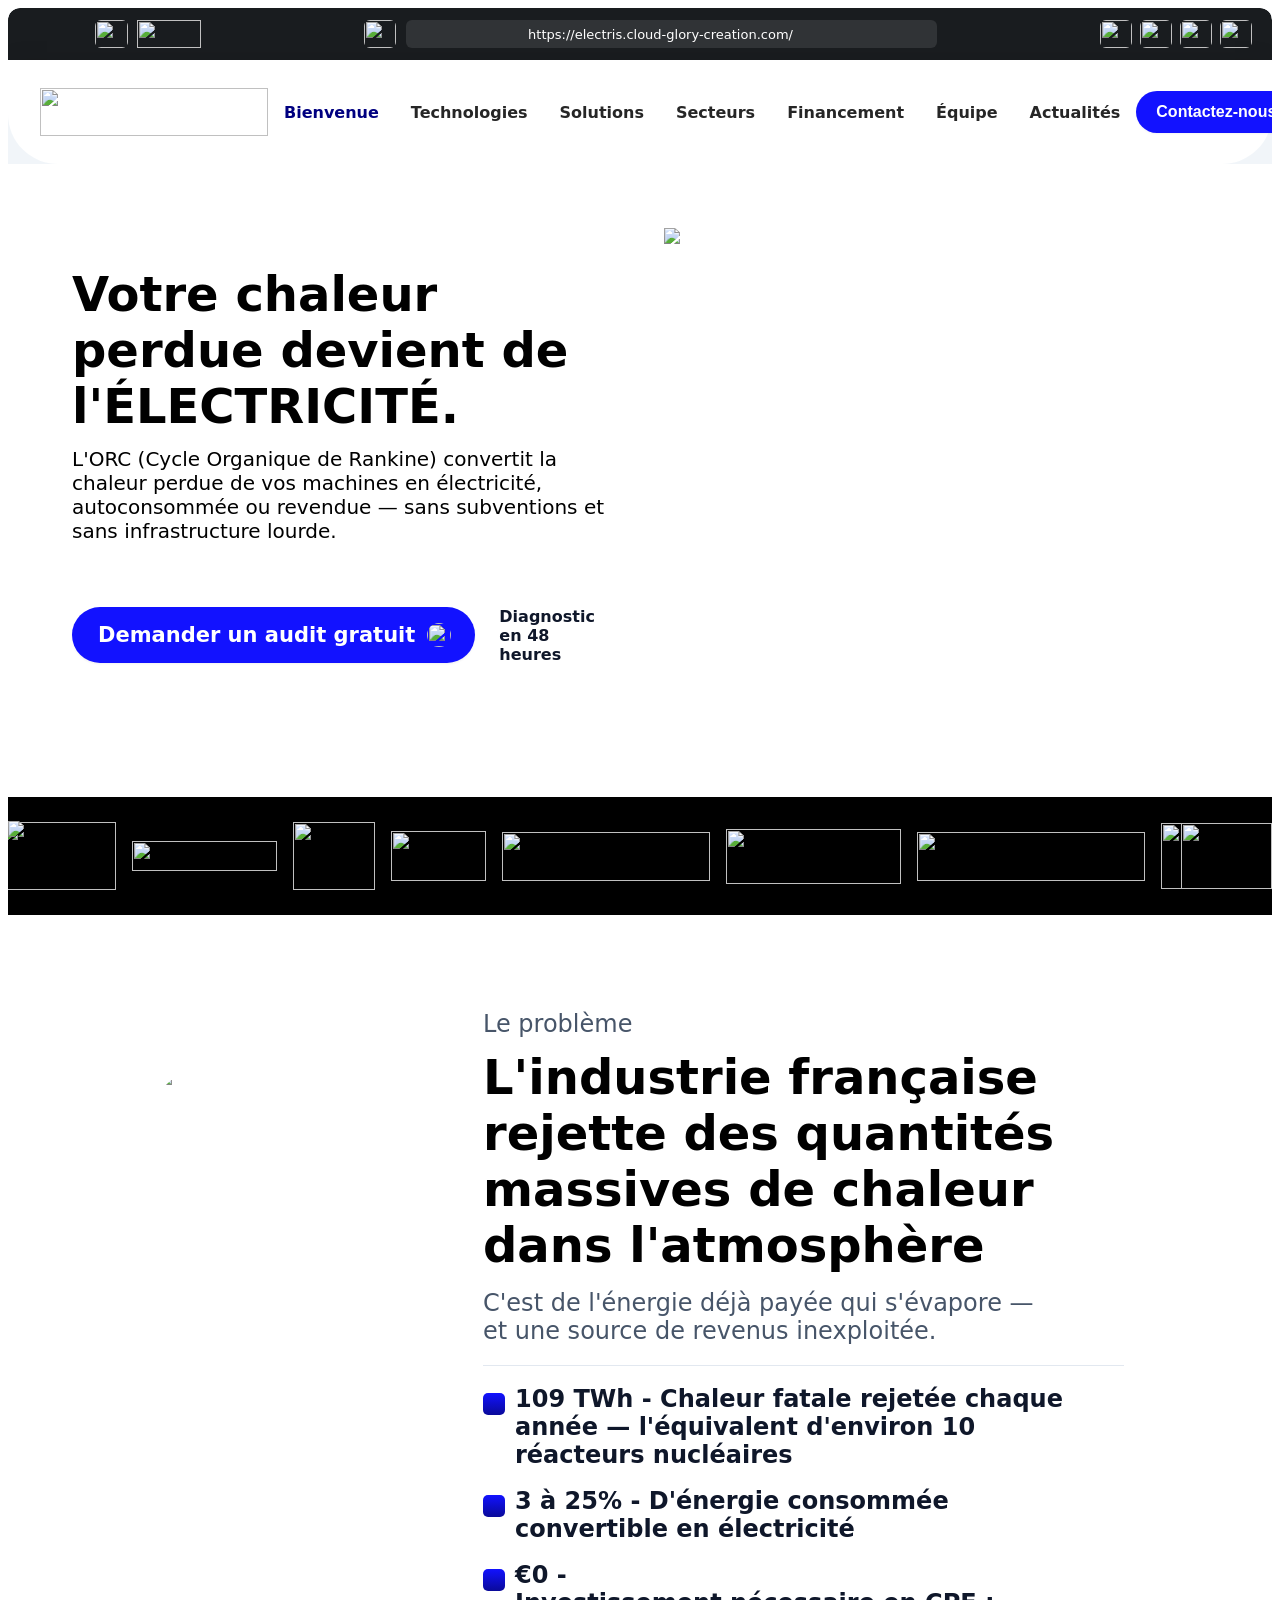
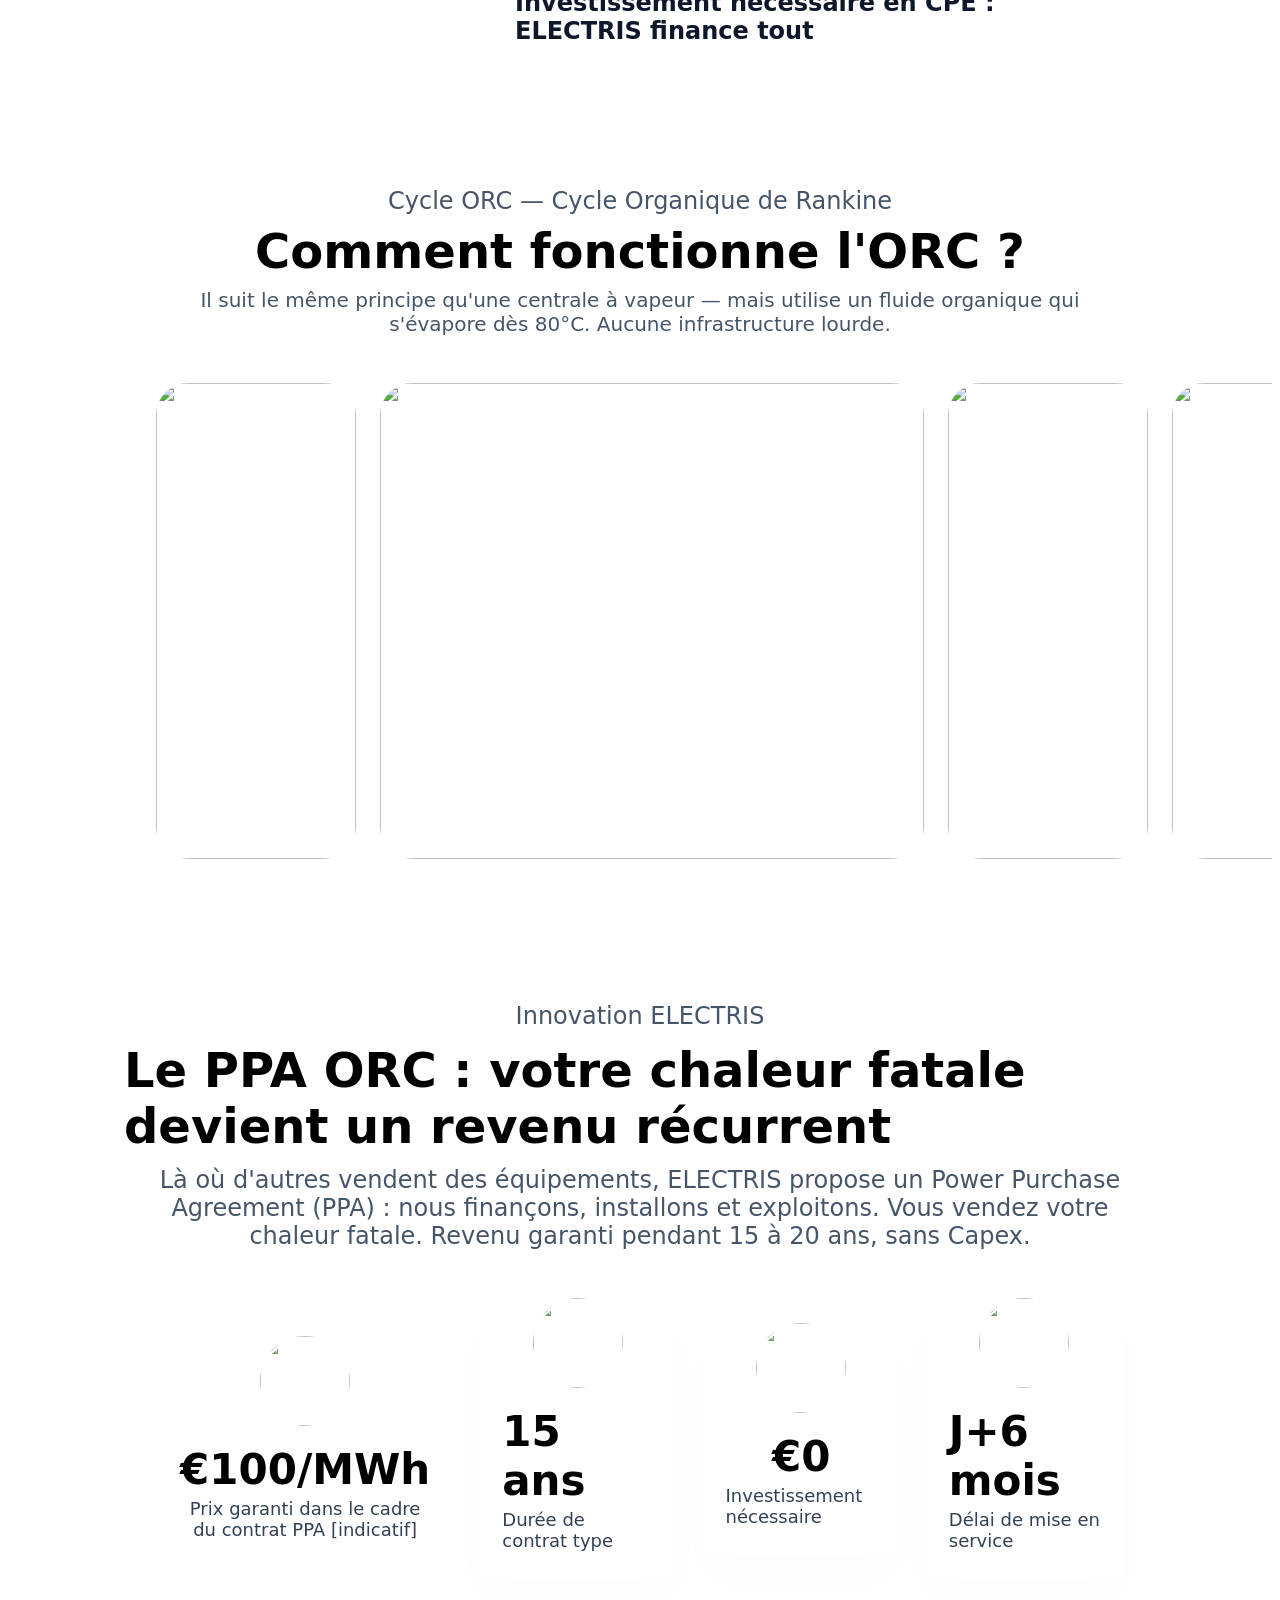
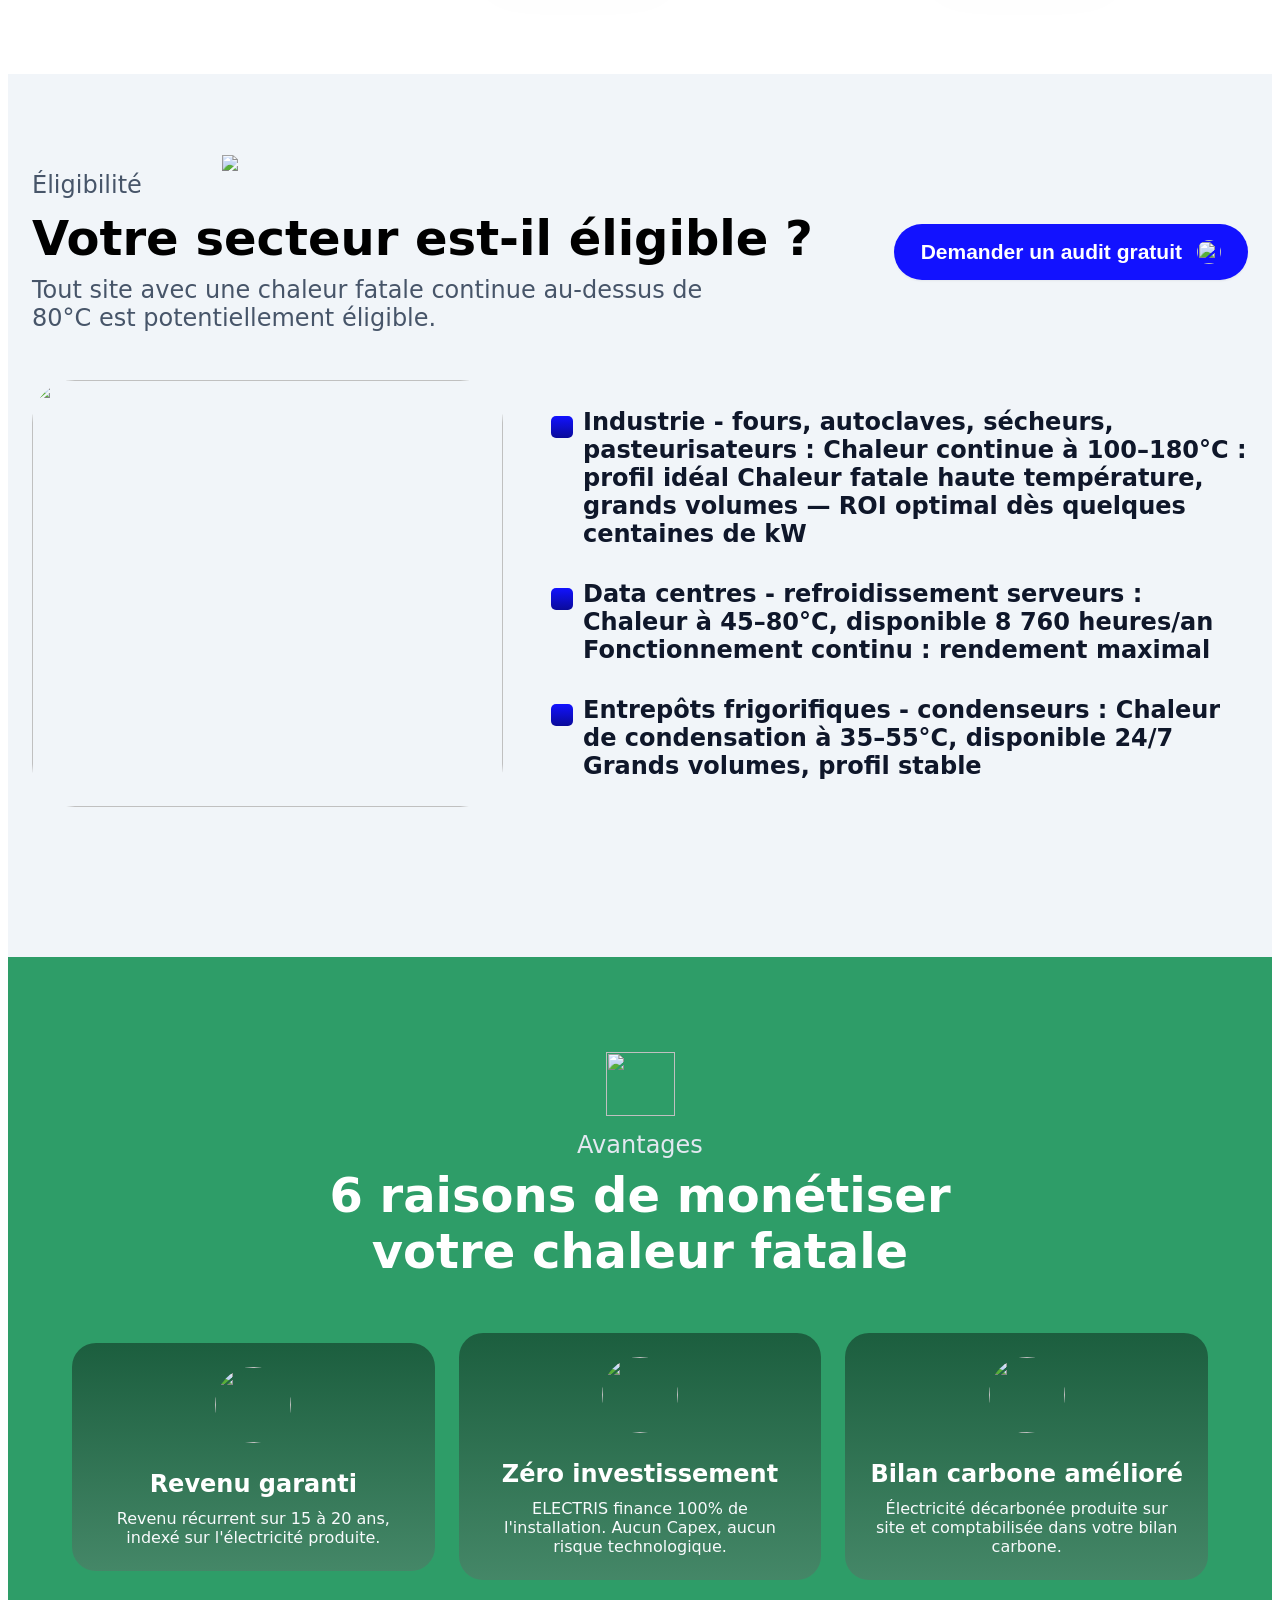
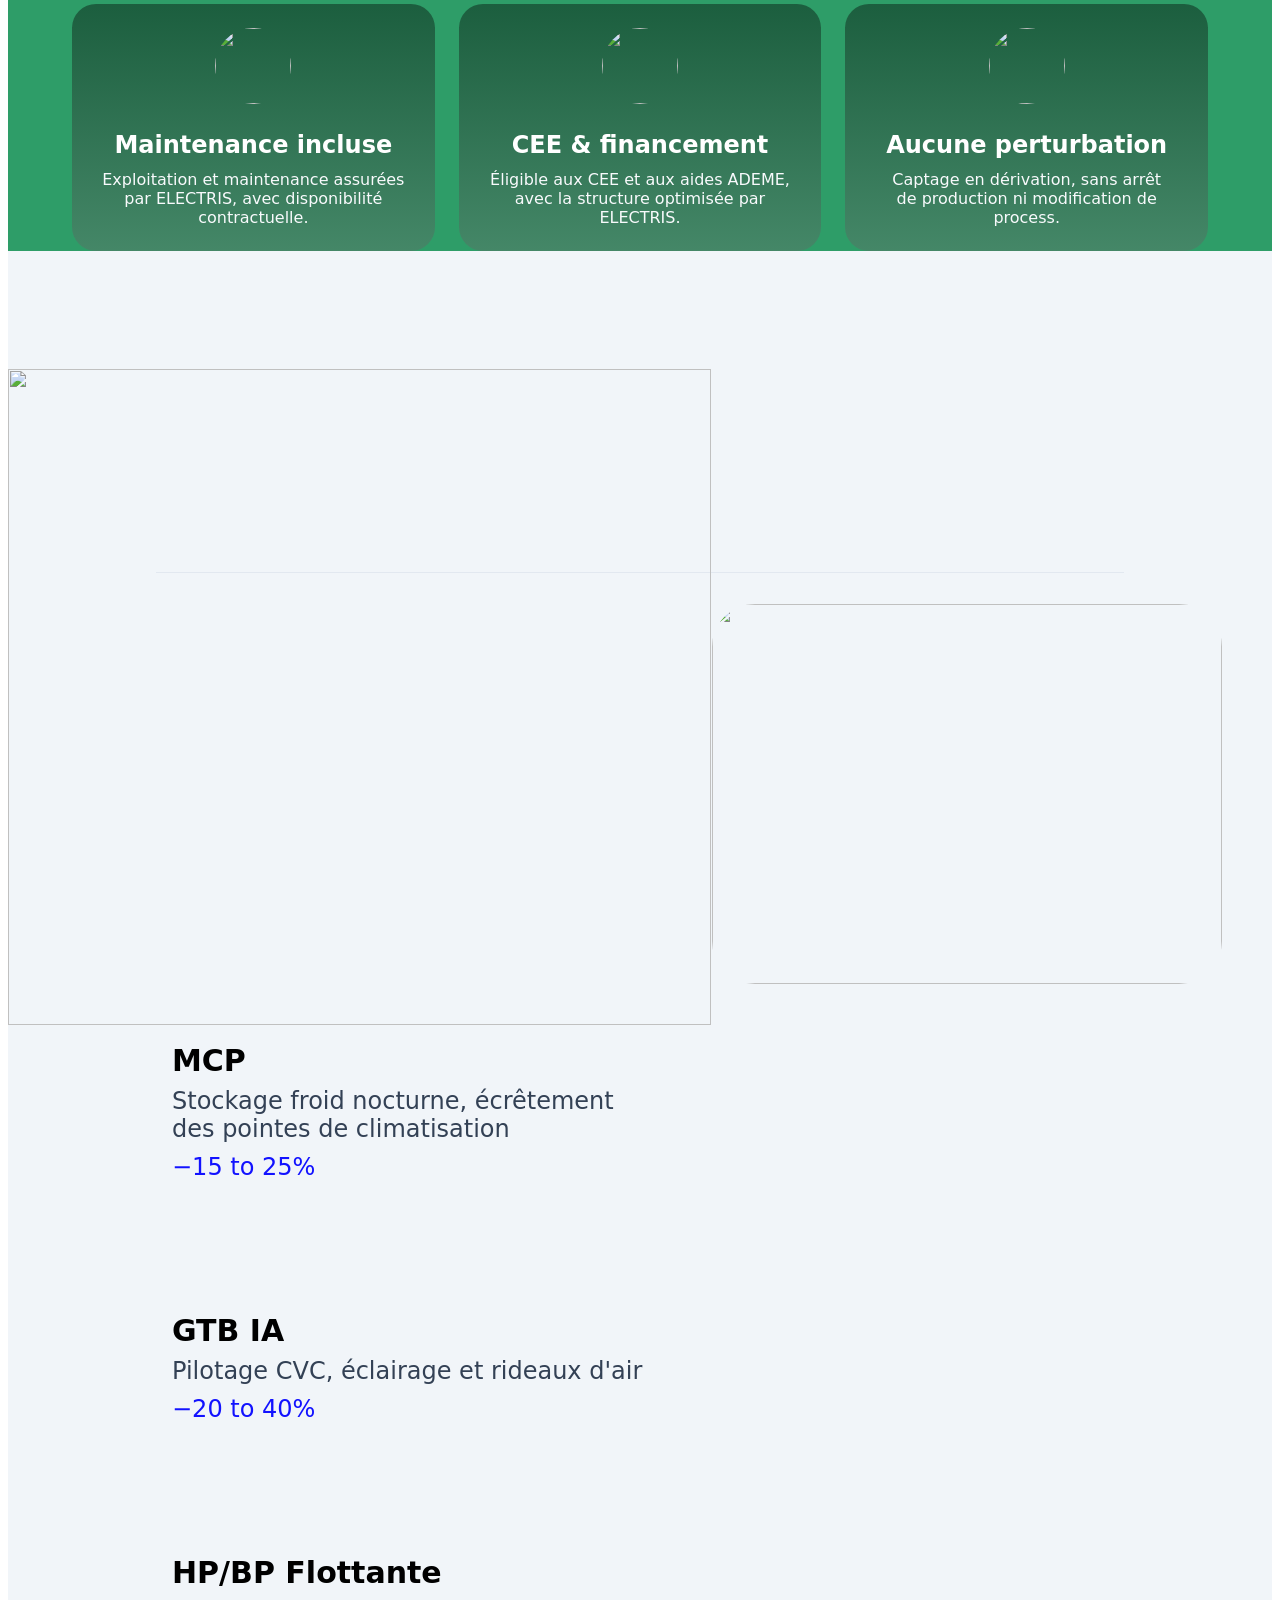
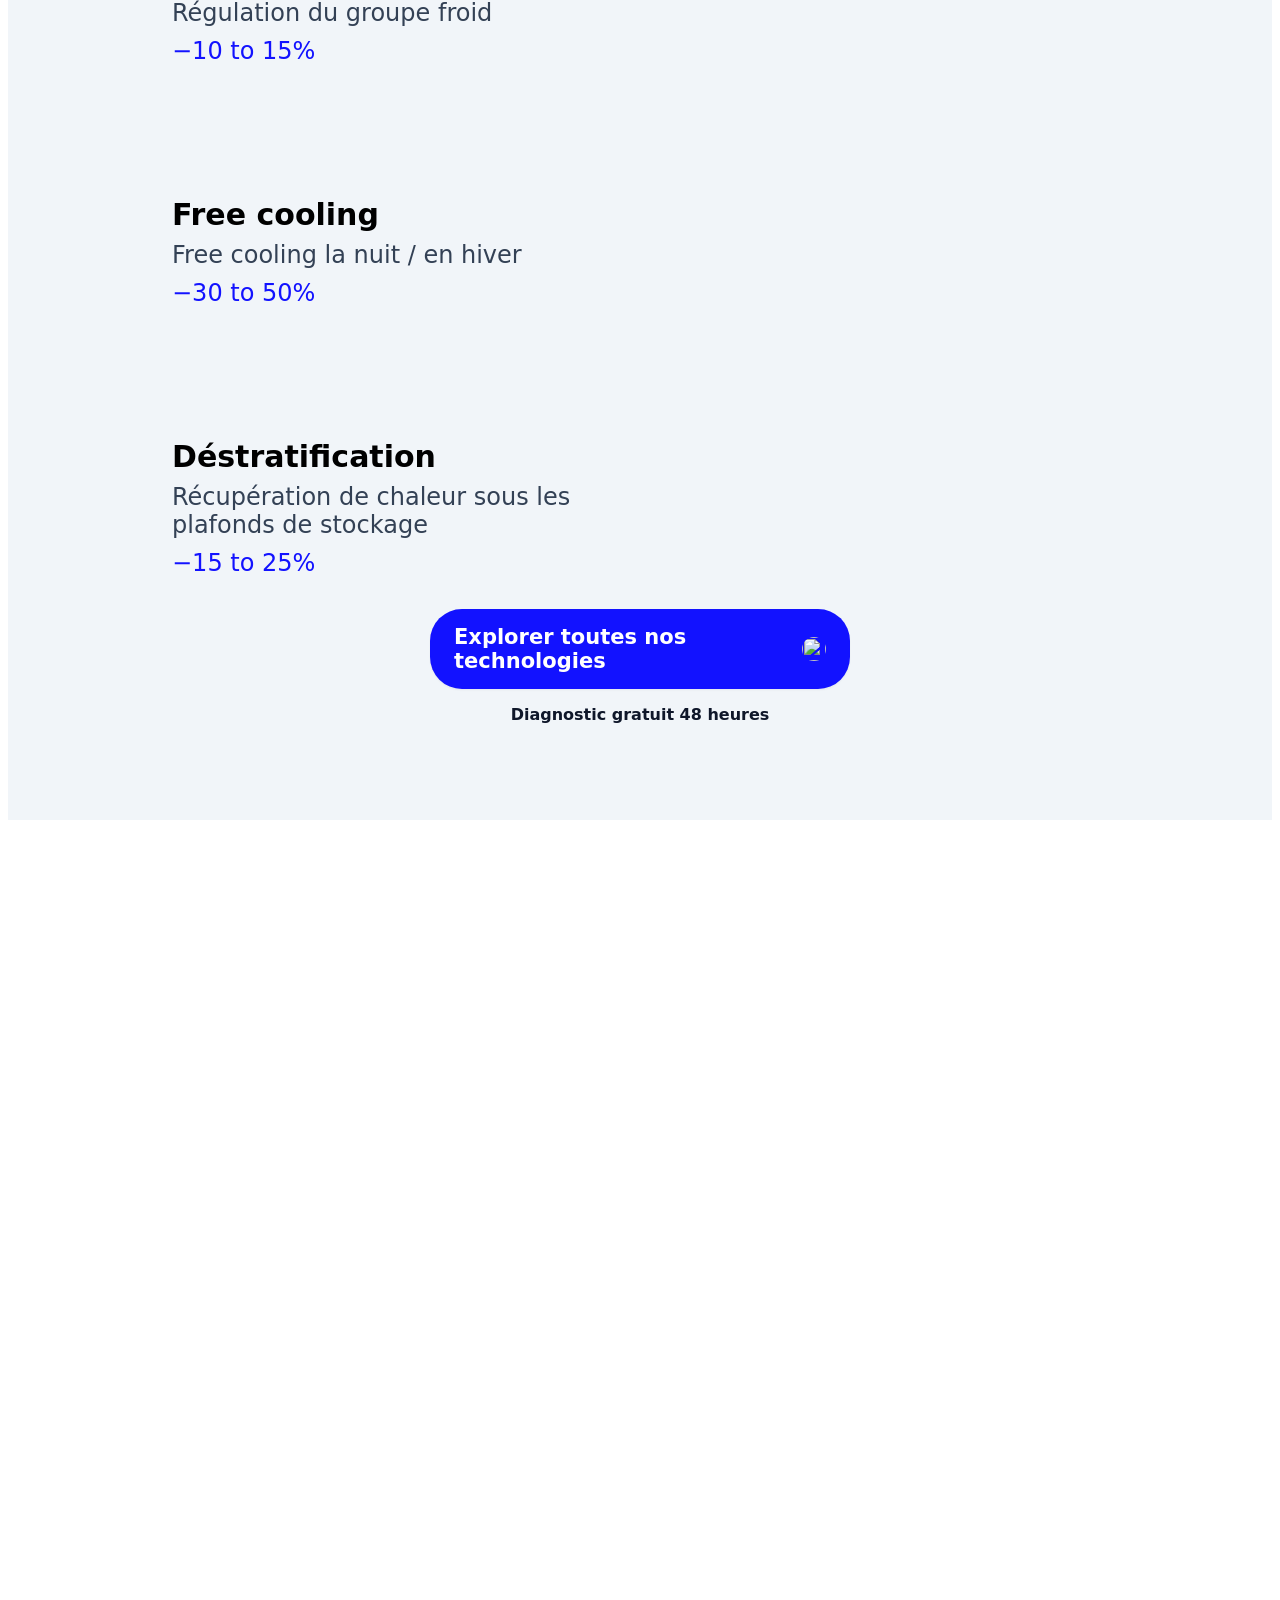
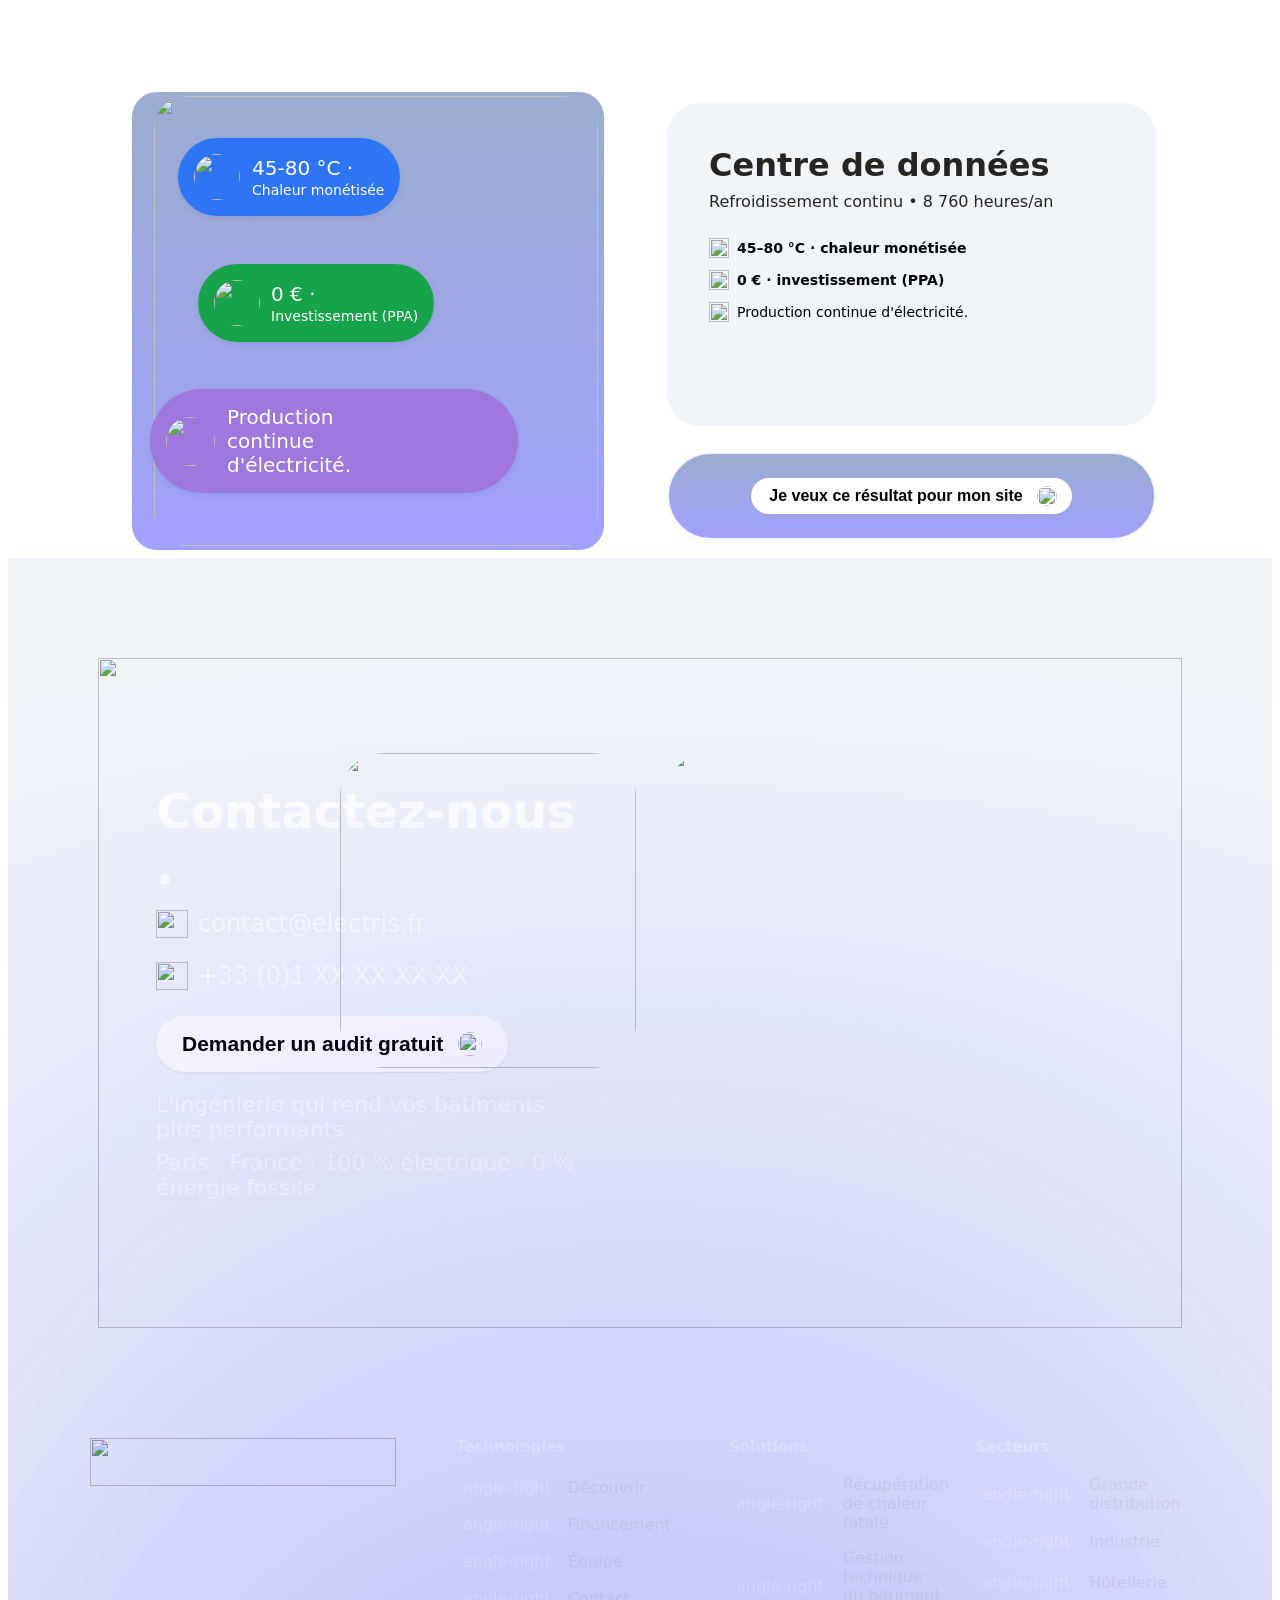
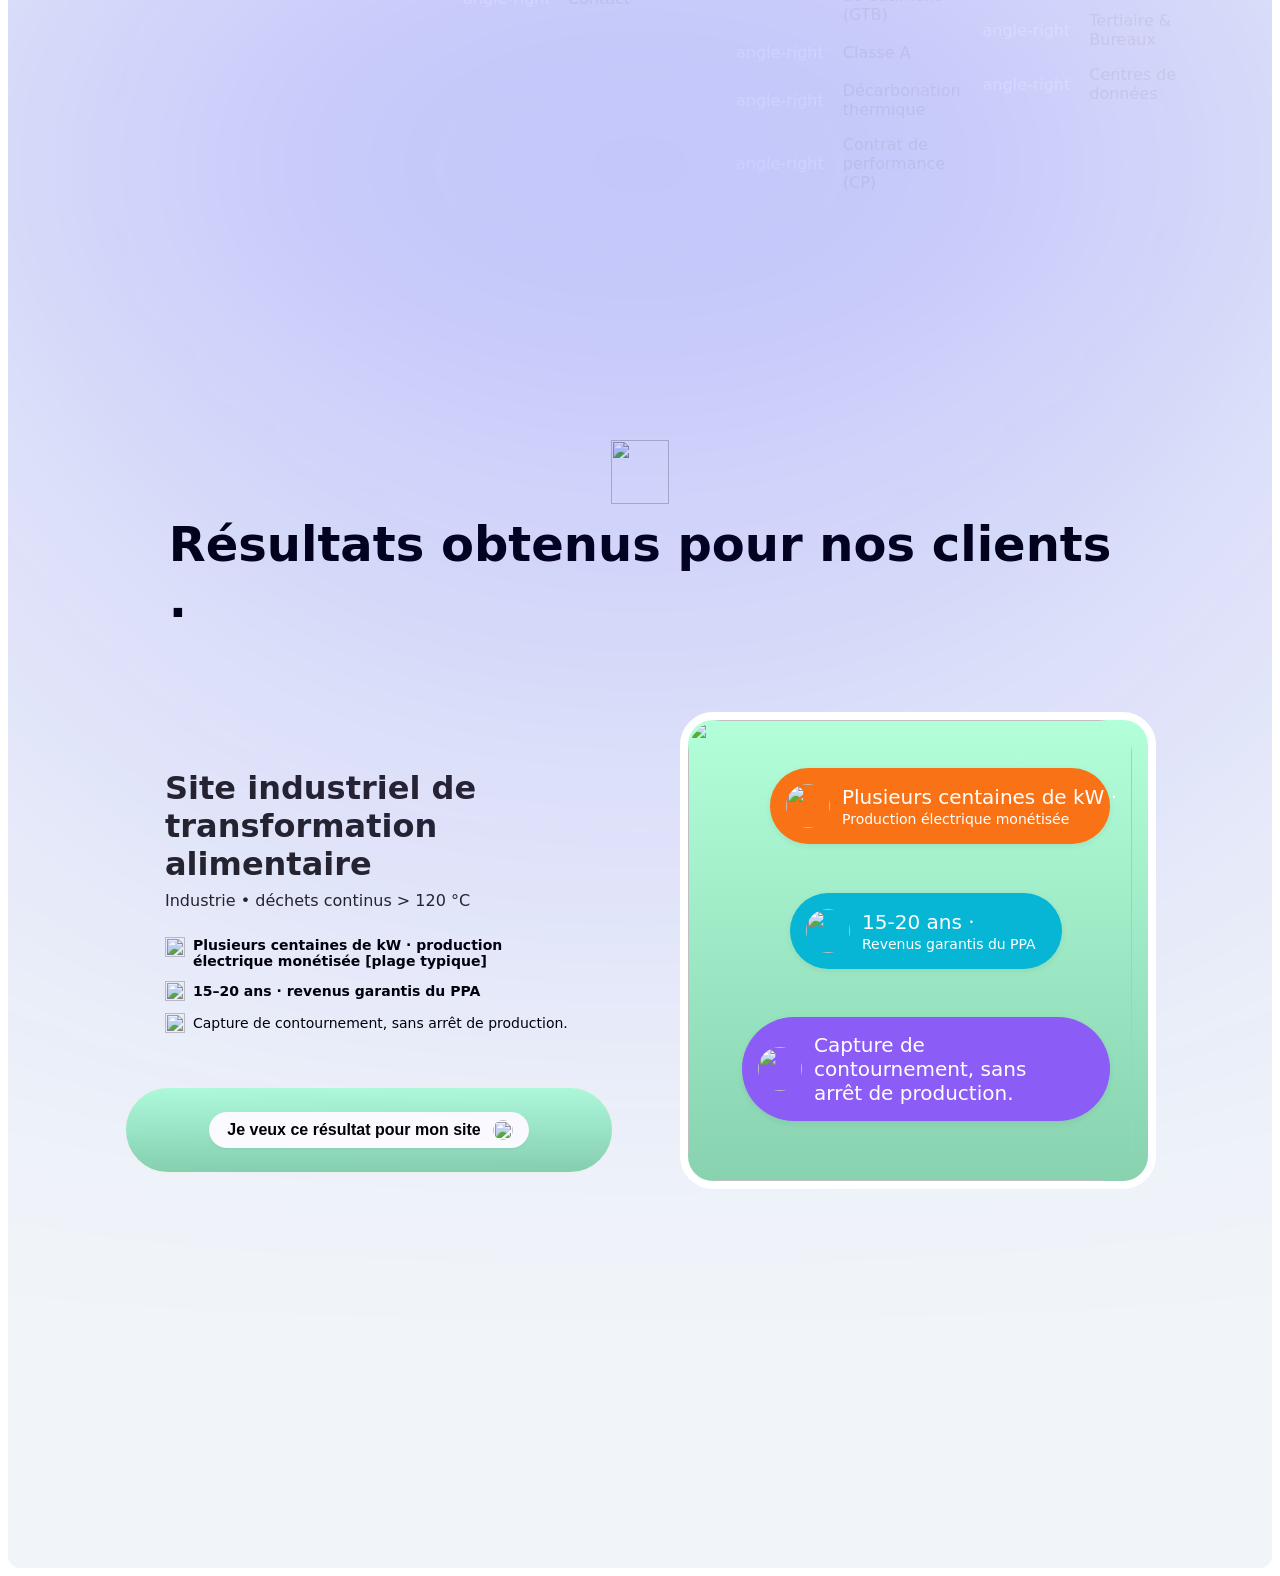
==== ok3.html @ 95c7c4c9 "added asstes as refernce for tech page" ====
<!DOCTYPE html>
<html lang="en">
<head>
	<meta charset="UTF-8">
	<meta name="viewport" content="width=device-width, initial-scale=1.0">
	<title>_25TechnologieMachineOrc</title>
	<style>
		body {
			font-family: system-ui;
		}
	</style>
</head>
<body>
		<div style="display: flex; flex-direction: column; background: #FFFFFF;">
		<div style="overflow: hidden; align-self: stretch; background: #F1F5F9; border-radius: 12px; padding-bottom: 1px;">
			<div style="align-self: stretch; background: #FFFFFF; border-bottom-right-radius: 50px; border-bottom-left-radius: 50px;">
				<div style="align-self: stretch; display: flex; align-items: center; background: #191C1F; border-top-left-radius: 12px; border-top-right-radius: 12px; padding: 12px 20px;">
					<img
						src="https://storage.googleapis.com/tagjs-prod.appspot.com/v1/Ipad3k8BRx/868vt5mp_expires_30_days.png" 
						style="width: 52px; height: 12px; margin-right: 15px; object-fit: fill;"
					/>
					<img
						src="https://storage.googleapis.com/tagjs-prod.appspot.com/v1/Ipad3k8BRx/ck9pfi5f_expires_30_days.png" 
						style="border-radius: 6px; width: 33px; height: 28px; margin-right: 9px; object-fit: fill;"
					/>
					<img
						src="https://storage.googleapis.com/tagjs-prod.appspot.com/v1/Ipad3k8BRx/13cas697_expires_30_days.png" 
						style="width: 64px; height: 28px; object-fit: fill;"
					/>
					<div style="flex: 1; align-self: stretch;">
					</div>
					<img
						src="https://storage.googleapis.com/tagjs-prod.appspot.com/v1/Ipad3k8BRx/zv14yzza_expires_30_days.png" 
						style="border-radius: 6px; width: 32px; height: 28px; margin-right: 10px; object-fit: fill;"
					/>
					<div style="flex-shrink: 0; display: flex; align-items: center; background: #FFFFFF1A; border-radius: 6px; padding-top: 6px; padding-bottom: 6px;">
						<div style="flex-shrink: 0; display: flex; align-items: center; margin-left: 100px; margin-right: 122px; gap: 6px;">
							<img
								src="https://storage.googleapis.com/tagjs-prod.appspot.com/v1/Ipad3k8BRx/zhc9l1gk_expires_30_days.png" 
								style="width: 16px; height: 16px; object-fit: fill;"
							/>
							<span style="color: #FFFFFF; font-size: 13px;" >
								https://electris.cloud-glory-creation.com/
							</span>
						</div>
						<img
							src="https://storage.googleapis.com/tagjs-prod.appspot.com/v1/Ipad3k8BRx/ebhad4sd_expires_30_days.png" 
							style="border-radius: 6px; width: 16px; height: 16px; margin-right: 6px; object-fit: fill;"
						/>
					</div>
					<div style="flex: 1; align-self: stretch;">
					</div>
					<div style="flex-shrink: 0; display: flex; align-items: center; gap: 8px;">
						<img
							src="https://storage.googleapis.com/tagjs-prod.appspot.com/v1/Ipad3k8BRx/6srwrfef_expires_30_days.png" 
							style="border-radius: 6px; width: 32px; height: 28px; object-fit: fill;"
						/>
						<img
							src="https://storage.googleapis.com/tagjs-prod.appspot.com/v1/Ipad3k8BRx/5qfbowm5_expires_30_days.png" 
							style="border-radius: 6px; width: 32px; height: 28px; object-fit: fill;"
						/>
						<img
							src="https://storage.googleapis.com/tagjs-prod.appspot.com/v1/Ipad3k8BRx/tqd4gox3_expires_30_days.png" 
							style="border-radius: 6px; width: 32px; height: 28px; object-fit: fill;"
						/>
						<img
							src="https://storage.googleapis.com/tagjs-prod.appspot.com/v1/Ipad3k8BRx/fugwzau6_expires_30_days.png" 
							style="border-radius: 6px; width: 32px; height: 28px; object-fit: fill;"
						/>
					</div>
				</div>
				<div style="align-self: stretch; display: flex; justify-content: space-between; align-items: center; padding: 28px 32px; box-shadow: 0px 4px 25px #0000001C;">
					<img
						src="https://storage.googleapis.com/tagjs-prod.appspot.com/v1/Ipad3k8BRx/6ppnzay8_expires_30_days.png" 
						style="width: 228px; height: 48px; object-fit: fill;"
					/>
					<div style="flex-shrink: 0; display: flex; align-items: center;">
						<div style="flex-shrink: 0; display: flex; flex-direction: column; align-items: flex-start; padding: 11px 16px;">
							<span style="color: #000080; font-size: 16px; font-weight: bold;" >
								Bienvenue
							</span>
						</div>
						<div style="flex-shrink: 0; display: flex; flex-direction: column; align-items: flex-start; padding: 11px 16px;">
							<span style="color: #262626; font-size: 16px; font-weight: bold;" >
								Technologies
							</span>
						</div>
						<div style="flex-shrink: 0; display: flex; flex-direction: column; align-items: flex-start; padding: 11px 16px;">
							<span style="color: #262626; font-size: 16px; font-weight: bold;" >
								Solutions
							</span>
						</div>
						<div style="flex-shrink: 0; display: flex; flex-direction: column; align-items: flex-start; padding: 11px 16px;">
							<span style="color: #262626; font-size: 16px; font-weight: bold;" >
								Secteurs
							</span>
						</div>
						<div style="flex-shrink: 0; display: flex; flex-direction: column; align-items: flex-start; padding: 11px 16px;">
							<span style="color: #262626; font-size: 16px; font-weight: bold;" >
								Financement
							</span>
						</div>
						<div style="flex-shrink: 0; display: flex; flex-direction: column; align-items: flex-start; padding: 11px 16px;">
							<span style="color: #262626; font-size: 16px; font-weight: bold;" >
								Équipe
							</span>
						</div>
						<div style="flex-shrink: 0; display: flex; flex-direction: column; align-items: flex-start; padding: 11px 16px;">
							<span style="color: #262626; font-size: 16px; font-weight: bold;" >
								Actualités
							</span>
						</div>
					</div>
					<div style="flex-shrink: 0; display: flex; align-items: center; gap: 12px;">
						<button style="flex-shrink: 0; display: flex; flex-direction: column; align-items: flex-start; background: #1212FF; border-radius: 24px; border: none; padding: 12px 20px; box-shadow: 0px 1px 2px #1018280D; text-align: left;"
							onclick="alert('Pressed!')"}>
							<span style="color: #FFFFFF; font-size: 16px; font-weight: bold;" >
								Contactez-nous.
							</span>
						</button>
						<button style="flex-shrink: 0; display: flex; flex-direction: column; align-items: flex-start; background: #FFFFFF; border-radius: 24px; border: none; padding: 12px 18px; box-shadow: 0px 1px 2px #1018280D; text-align: left;"
							onclick="alert('Pressed!')"}>
							<span style="color: #0B1D33; font-size: 16px; font-weight: bold;" >
								Fr.
							</span>
						</button>
					</div>
				</div>
			</div>
			<div style="align-self: stretch; display: flex; align-items: center; background: #FFFFFF; padding: 64px 64px 96px 64px; gap: 48px;">
				<div style="flex: 1; display: flex; flex-direction: column; align-items: flex-start; gap: 64px;">
					<div style="align-self: stretch; display: flex; flex-direction: column; gap: 13px;">
						<span style="color: #000000; font-size: 48px; font-weight: bold;" >
							Votre chaleur perdue devient de l&#39;ÉLECTRICITÉ.
						</span>
						<span style="color: #000000; font-size: 20px;" >
							L&#39;ORC (Cycle Organique de Rankine) convertit la chaleur perdue de vos machines en électricité, autoconsommée ou revendue — sans subventions et sans infrastructure lourde.
						</span>
					</div>
					<div style="display: flex; align-items: center; gap: 24px;">
						<div style="flex-shrink: 0; display: flex; align-items: center; background: #1212FF; border-radius: 32px; padding: 16px 24px; gap: 10px; box-shadow: 0px 1.3333333730697632px 2px #1018280D;">
							<div style="flex-shrink: 0; display: flex; flex-direction: column; align-items: flex-start; padding-left: 2px; padding-right: 2px;">
								<span style="color: #FFFFFF; font-size: 21px; font-weight: bold;" >
									Demander un audit gratuit
								</span>
							</div>
							<img
								src="https://storage.googleapis.com/tagjs-prod.appspot.com/v1/Ipad3k8BRx/m9a14qzf_expires_30_days.png" 
								style="border-radius: 32px; width: 24px; height: 24px; object-fit: fill;"
							/>
						</div>
						<span style="color: #0F172A; font-size: 16px; font-weight: bold;" >
							Diagnostic en 48 heures
						</span>
					</div>
				</div>
				<img
					src="https://storage.googleapis.com/tagjs-prod.appspot.com/v1/Ipad3k8BRx/5ygjceth_expires_30_days.png" 
					style="height: 473px; flex: 1; object-fit: fill;"
				/>
			</div>
			<div style="align-self: stretch; background: #000000; padding-top: 24px; padding-bottom: 24px;">
				<div style="align-self: stretch; display: flex; justify-content: center; align-items: center; padding-top: 1px; padding-bottom: 1px; position: relative;">
					<img
						src="https://storage.googleapis.com/tagjs-prod.appspot.com/v1/Ipad3k8BRx/5lspq5s2_expires_30_days.png" 
						style="position: absolute; top: 0px; bottom: 0; left: 0px; width: 116px; align-self: stretch; object-fit: fill;"
					/>
					<img
						src="https://storage.googleapis.com/tagjs-prod.appspot.com/v1/Ipad3k8BRx/e862hel5_expires_30_days.png" 
						style="width: 116px; height: 68px; margin-right: 16px; object-fit: fill;"
					/>
					<img
						src="https://storage.googleapis.com/tagjs-prod.appspot.com/v1/Ipad3k8BRx/cgk6iu3x_expires_30_days.png" 
						style="width: 145px; height: 30px; margin-right: 16px; object-fit: fill;"
					/>
					<img
						src="https://storage.googleapis.com/tagjs-prod.appspot.com/v1/Ipad3k8BRx/z7hsr398_expires_30_days.png" 
						style="width: 82px; height: 68px; margin-right: 16px; object-fit: fill;"
					/>
					<img
						src="https://storage.googleapis.com/tagjs-prod.appspot.com/v1/Ipad3k8BRx/beojzw4i_expires_30_days.png" 
						style="width: 95px; height: 50px; margin-right: 16px; object-fit: fill;"
					/>
					<img
						src="https://storage.googleapis.com/tagjs-prod.appspot.com/v1/Ipad3k8BRx/mf76h6ys_expires_30_days.png" 
						style="width: 208px; height: 49px; margin-right: 16px; object-fit: fill;"
					/>
					<img
						src="https://storage.googleapis.com/tagjs-prod.appspot.com/v1/Ipad3k8BRx/pvfis92h_expires_30_days.png" 
						style="width: 175px; height: 55px; margin-right: 16px; object-fit: fill;"
					/>
					<img
						src="https://storage.googleapis.com/tagjs-prod.appspot.com/v1/Ipad3k8BRx/qbfff0qn_expires_30_days.png" 
						style="width: 228px; height: 49px; margin-right: 16px; object-fit: fill;"
					/>
					<img
						src="https://storage.googleapis.com/tagjs-prod.appspot.com/v1/Ipad3k8BRx/3c9zfakv_expires_30_days.png" 
						style="width: 119px; height: 66px; object-fit: fill;"
					/>
					<img
						src="https://storage.googleapis.com/tagjs-prod.appspot.com/v1/Ipad3k8BRx/d5dzii9t_expires_30_days.png" 
						style="position: absolute; bottom: 2px; right: 0px; width: 91px; height: 66px; object-fit: fill;"
					/>
				</div>
			</div>
			<div style="align-self: stretch; background: #FFFFFF; padding: 95px 148px;">
				<div style="align-self: stretch; display: flex; align-items: center; gap: 48px;">
					<img
						src="https://storage.googleapis.com/tagjs-prod.appspot.com/v1/Ipad3k8BRx/o0s7rhp7_expires_30_days.png" 
						style="border-radius: 43px; height: 517px; flex: 1; object-fit: fill;"
					/>
					<div style="flex: 1; display: flex; flex-direction: column; align-items: flex-start; gap: 11px;">
						<span style="color: #475569; font-size: 24px;" >
							Le problème
						</span>
						<div style="align-self: stretch;">
							<div style="align-self: stretch; display: flex; flex-direction: column; align-items: flex-start; margin-bottom: 20px; gap: 16px;">
								<span style="color: #000000; font-size: 48px; font-weight: bold; width: 641px;" >
									L&#39;industrie française rejette des quantités massives de chaleur dans l&#39;atmosphère
								</span>
								<span style="color: #475569; font-size: 24px; width: 580px;" >
									C&#39;est de l&#39;énergie déjà payée qui s&#39;évapore — et une source de revenus inexploitée.
								</span>
							</div>
							<div style="height: 1px; align-self: stretch; background: #E2E8F0; margin-bottom: 19px;">
							</div>
							<div style="align-self: stretch; display: flex; flex-direction: column; gap: 18px;">
								<div style="align-self: stretch; display: flex; align-items: flex-start; gap: 10px;">
									<div style="flex-shrink: 0; display: flex; flex-direction: column; align-items: center; padding-top: 8px; padding-bottom: 8px;">
										<div style="width: 22px; height: 22px; background: linear-gradient(180deg, #1212FF, #0A0A99); border-radius: 5px;">
										</div>
									</div>
									<span style="color: #0F172A; font-size: 24px; font-weight: bold; width: 574px;" >
										109 TWh - Chaleur fatale rejetée chaque année — l&#39;équivalent d&#39;environ 10 réacteurs nucléaires
									</span>
								</div>
								<div style="align-self: stretch; display: flex; align-items: flex-start; gap: 10px;">
									<div style="flex-shrink: 0; display: flex; flex-direction: column; align-items: center; padding-top: 8px; padding-bottom: 8px;">
										<div style="width: 22px; height: 22px; background: linear-gradient(180deg, #1212FF, #0A0A99); border-radius: 5px;">
										</div>
									</div>
									<span style="color: #0F172A; font-size: 24px; font-weight: bold; width: 539px;" >
										3 à 25% - D&#39;énergie consommée convertible en électricité
									</span>
								</div>
								<div style="align-self: stretch; display: flex; align-items: flex-start; gap: 10px;">
									<div style="flex-shrink: 0; display: flex; flex-direction: column; align-items: center; padding-top: 8px; padding-bottom: 8px;">
										<div style="width: 22px; height: 22px; background: linear-gradient(180deg, #1212FF, #0A0A99); border-radius: 5px;">
										</div>
									</div>
									<span style="color: #0F172A; font-size: 24px; font-weight: bold; flex: 1;" >
										€0 -<br/> Investissement nécessaire en CPE : ELECTRIS finance tout
									</span>
								</div>
							</div>
						</div>
					</div>
				</div>
			</div>
			<div style="align-self: stretch; background: #FFFFFF; padding: 47px 148px;">
				<div style="align-self: stretch; display: flex; flex-direction: column; gap: 47px;">
					<div style="align-self: stretch; display: flex; flex-direction: column; align-items: center; gap: 8px;">
						<span style="color: #475569; font-size: 24px;" >
							Cycle ORC — Cycle Organique de Rankine
						</span>
						<div style="align-self: stretch; display: flex; flex-direction: column; align-items: center; gap: 9px;">
							<span style="color: #000000; font-size: 48px; font-weight: bold;" >
								Comment fonctionne l&#39;ORC ?
							</span>
							<div style="align-self: stretch; display: flex; flex-direction: column; padding-left: 7px; padding-right: 7px;">
								<span style="color: #475569; font-size: 20px; text-align: center;" >
									Il suit le même principe qu&#39;une centrale à vapeur — mais utilise un fluide organique qui s&#39;évapore dès 80°C. Aucune infrastructure lourde.
								</span>
							</div>
						</div>
					</div>
					<div style="align-self: stretch; display: flex; align-items: center; gap: 24px;">
						<img
							src="https://storage.googleapis.com/tagjs-prod.appspot.com/v1/Ipad3k8BRx/rnlihy6b_expires_30_days.png" 
							style="border-radius: 32px; width: 200px; height: 476px; object-fit: fill;"
						/>
						<img
							src="https://storage.googleapis.com/tagjs-prod.appspot.com/v1/Ipad3k8BRx/1j35ck8w_expires_30_days.png" 
							style="border-radius: 32px; width: 544px; height: 476px; object-fit: fill;"
						/>
						<img
							src="https://storage.googleapis.com/tagjs-prod.appspot.com/v1/Ipad3k8BRx/vlovt6v5_expires_30_days.png" 
							style="border-radius: 32px; width: 200px; height: 476px; object-fit: fill;"
						/>
						<img
							src="https://storage.googleapis.com/tagjs-prod.appspot.com/v1/Ipad3k8BRx/b5wv31uf_expires_30_days.png" 
							style="border-radius: 32px; width: 200px; height: 476px; object-fit: fill;"
						/>
					</div>
				</div>
			</div>
			<div style="align-self: stretch; display: flex; flex-direction: column; background: #FFFFFF; padding: 96px 116px; margin-bottom: 1px; gap: 48px;">
				<div style="align-self: stretch; display: flex; flex-direction: column; gap: 12px;">
					<div style="align-self: stretch; display: flex; flex-direction: column; align-items: center; gap: 12px;">
						<span style="color: #475569; font-size: 24px;" >
							Innovation ELECTRIS
						</span>
						<span style="color: #000000; font-size: 48px; font-weight: bold;" >
							Le PPA ORC : votre chaleur fatale devient un revenu récurrent
						</span>
					</div>
					<span style="color: #475569; font-size: 24px; text-align: center; margin-left: 28px; margin-right: 28px;" >
						Là où d&#39;autres vendent des équipements, ELECTRIS propose un Power Purchase Agreement (PPA) : nous finançons, installons et exploitons. Vous vendez votre chaleur fatale. Revenu garanti pendant 15 à 20 ans, sans Capex.
					</span>
				</div>
				<div style="align-self: stretch; display: flex; align-items: center;">
					<div style="flex: 1; display: flex; flex-direction: column; align-items: center; margin-left: 56px; margin-right: 48px; gap: 19px;">
						<img
							src="https://storage.googleapis.com/tagjs-prod.appspot.com/v1/Ipad3k8BRx/43u18jzg_expires_30_days.png" 
							style="border-radius: 49px; width: 90px; height: 90px; object-fit: fill;"
						/>
						<div style="align-self: stretch; display: flex; flex-direction: column; align-items: center; gap: 4px;">
							<span style="color: #000000; font-size: 42px; font-weight: bold;" >
								€100/MWh
							</span>
							<span style="color: #334155; font-size: 18px; text-align: center; margin-left: 2px; margin-right: 2px;" >
								Prix garanti dans le cadre du contrat PPA [indicatif]
							</span>
						</div>
					</div>
					<div style="flex: 1; display: flex; flex-direction: column; align-items: center; padding-bottom: 27px; padding-left: 24px; padding-right: 24px; margin-right: 24px; gap: 19px; box-shadow: 0px 24px 54px #00000003;">
						<img
							src="https://storage.googleapis.com/tagjs-prod.appspot.com/v1/Ipad3k8BRx/xh1sjlto_expires_30_days.png" 
							style="border-radius: 49px; width: 90px; height: 90px; object-fit: fill;"
						/>
						<div style="align-self: stretch; display: flex; flex-direction: column; align-items: center; gap: 4px;">
							<span style="color: #000000; font-size: 42px; font-weight: bold;" >
								15 ans
							</span>
							<span style="color: #334155; font-size: 18px;" >
								Durée de contrat type
							</span>
						</div>
					</div>
					<div style="flex: 1; display: flex; flex-direction: column; align-items: center; padding-bottom: 27px; padding-left: 24px; padding-right: 24px; margin-right: 24px; gap: 19px; box-shadow: 0px 24px 54px #00000003;">
						<img
							src="https://storage.googleapis.com/tagjs-prod.appspot.com/v1/Ipad3k8BRx/g7ydhd9k_expires_30_days.png" 
							style="border-radius: 49px; width: 90px; height: 90px; object-fit: fill;"
						/>
						<div style="align-self: stretch; display: flex; flex-direction: column; align-items: center; gap: 4px;">
							<span style="color: #000000; font-size: 42px; font-weight: bold;" >
								€0
							</span>
							<span style="color: #334155; font-size: 18px;" >
								Investissement nécessaire
							</span>
						</div>
					</div>
					<div style="flex: 1; display: flex; flex-direction: column; align-items: center; padding-bottom: 27px; padding-left: 24px; padding-right: 24px; margin-right: 32px; gap: 19px; box-shadow: 0px 24px 54px #00000003;">
						<img
							src="https://storage.googleapis.com/tagjs-prod.appspot.com/v1/Ipad3k8BRx/36ecj5kz_expires_30_days.png" 
							style="border-radius: 49px; width: 90px; height: 90px; object-fit: fill;"
						/>
						<div style="align-self: stretch; display: flex; flex-direction: column; align-items: center; gap: 4px;">
							<span style="color: #000000; font-size: 42px; font-weight: bold;" >
								J+6 mois
							</span>
							<span style="color: #334155; font-size: 18px;" >
								Délai de mise en service
							</span>
						</div>
					</div>
				</div>
			</div>
			<div style="align-self: stretch; display: flex; flex-direction: column; padding: 80px 214px; position: relative;">
				<div style="position: absolute; top: 96px; right: 0px; left: 0px; align-self: stretch; display: flex; flex-direction: column; align-items: center;">
					<div style="width: 1280px; box-sizing: border-box; display: flex; flex-direction: column; padding-left: 32px; padding-right: 32px; gap: 48px;">
						<div style="align-self: stretch; display: flex; align-items: center; gap: 10px;">
							<div style="flex: 1; display: flex; flex-direction: column; align-items: flex-start; gap: 11px;">
								<span style="color: #475569; font-size: 24px;" >
									Éligibilité
								</span>
								<div style="align-self: stretch; display: flex; flex-direction: column; align-items: flex-start; gap: 10px;">
									<span style="color: #000000; font-size: 48px; font-weight: bold;" >
										Votre secteur est-il éligible ?
									</span>
									<span style="color: #475569; font-size: 24px; width: 723px;" >
										Tout site avec une chaleur fatale continue au-dessus de 80°C est potentiellement éligible.
									</span>
								</div>
							</div>
							<button style="flex-shrink: 0; display: flex; align-items: center; background: #1212FF; border-radius: 32px; border: none; padding: 16px 27px; gap: 15px; box-shadow: 0px 1.3333333730697632px 2px #1018280D; text-align: left;"
								onclick="alert('Pressed!')"}>
								<span style="color: #FFFFFF; font-size: 21px; font-weight: bold;" >
									Demander un audit gratuit
								</span>
								<img
									src="https://storage.googleapis.com/tagjs-prod.appspot.com/v1/Ipad3k8BRx/qtuq02oj_expires_30_days.png" 
									style="border-radius: 32px; width: 24px; height: 24px; object-fit: fill;"
								/>
							</button>
						</div>
						<div style="align-self: stretch; display: flex; align-items: center; gap: 48px;">
							<img
								src="https://storage.googleapis.com/tagjs-prod.appspot.com/v1/Ipad3k8BRx/e2ls7sd2_expires_30_days.png" 
								style="border-radius: 43px; width: 471px; height: 427px; object-fit: fill;"
							/>
							<div style="flex: 1; display: flex; flex-direction: column; gap: 32px;">
								<div style="align-self: stretch; display: flex; align-items: flex-start; gap: 10px;">
									<div style="flex-shrink: 0; display: flex; flex-direction: column; align-items: center; padding-top: 8px; padding-bottom: 8px;">
										<div style="width: 22px; height: 22px; background: linear-gradient(180deg, #1212FF, #0A0A99); border-radius: 5px;">
										</div>
									</div>
									<span style="color: #0F172A; font-size: 24px; font-weight: bold; flex: 1;" >
										Industrie - fours, autoclaves, sécheurs, pasteurisateurs : Chaleur continue à 100–180°C : profil idéal Chaleur fatale haute température, grands volumes — ROI optimal dès quelques centaines de kW
									</span>
								</div>
								<div style="align-self: stretch; display: flex; align-items: flex-start; gap: 10px;">
									<div style="flex-shrink: 0; display: flex; flex-direction: column; align-items: center; padding-top: 8px; padding-bottom: 8px;">
										<div style="width: 22px; height: 22px; background: linear-gradient(180deg, #1212FF, #0A0A99); border-radius: 5px;">
										</div>
									</div>
									<span style="color: #0F172A; font-size: 24px; font-weight: bold; flex: 1;" >
										Data centres - refroidissement serveurs : Chaleur à 45–80°C, disponible 8 760 heures/an Fonctionnement continu : rendement maximal
									</span>
								</div>
								<div style="align-self: stretch; display: flex; align-items: flex-start; gap: 10px;">
									<div style="flex-shrink: 0; display: flex; flex-direction: column; align-items: center; padding-top: 8px; padding-bottom: 8px;">
										<div style="width: 22px; height: 22px; background: linear-gradient(180deg, #1212FF, #0A0A99); border-radius: 5px;">
										</div>
									</div>
									<span style="color: #0F172A; font-size: 24px; font-weight: bold; flex: 1;" >
										Entrepôts frigorifiques - condenseurs : Chaleur de condensation à 35–55°C, disponible 24/7 Grands volumes, profil stable
									</span>
								</div>
							</div>
						</div>
					</div>
				</div>
				<img
					src="https://storage.googleapis.com/tagjs-prod.appspot.com/v1/Ipad3k8BRx/nwtgilwd_expires_30_days.png" 
					style="height: 722px; align-self: stretch; object-fit: fill;"
				/>
			</div>
			<div style="align-self: stretch; background: #2E9D68; padding-top: 48px;">
				<div style="align-self: stretch; padding-top: 47px; padding-left: 64px; padding-right: 64px; background-image: url('https://storage.googleapis.com/tagjs-prod.appspot.com/v1/Ipad3k8BRx/g9ub7gzq_expires_30_days.png'); background-size: 100% 100%;">
					<div style="align-self: stretch; display: flex; flex-direction: column; align-items: center; margin-bottom: 96px; gap: 54px;">
						<div style="width: 828px; display: flex; flex-direction: column; align-items: center; gap: 15px;">
							<img
								src="https://storage.googleapis.com/tagjs-prod.appspot.com/v1/Ipad3k8BRx/j0a8pvb6_expires_30_days.png" 
								style="width: 69px; height: 64px; object-fit: fill;"
							/>
							<div style="align-self: stretch; display: flex; flex-direction: column; align-items: center; gap: 8px;">
								<span style="color: #E2E8F0; font-size: 24px;" >
									Avantages
								</span>
								<span style="color: #FFFFFF; font-size: 48px; font-weight: bold; text-align: center; margin-left: 41px; margin-right: 41px;" >
									6 raisons de monétiser votre chaleur fatale
								</span>
							</div>
						</div>
						<div style="align-self: stretch; display: flex; flex-direction: column; gap: 24px;">
							<div style="align-self: stretch; display: flex; justify-content: center; align-items: center; gap: 24px;">
								<div style="width: 364px; box-sizing: border-box; display: flex; flex-direction: column; align-items: center; background: linear-gradient(180deg, #00000066, #66666666); border-radius: 24px; padding-top: 24px; padding-bottom: 24px; gap: 27px;">
									<img
										src="https://storage.googleapis.com/tagjs-prod.appspot.com/v1/Ipad3k8BRx/c57vjgsu_expires_30_days.png" 
										style="border-radius: 47px; width: 76px; height: 76px; object-fit: fill;"
									/>
									<div style="align-self: stretch; display: flex; flex-direction: column; align-items: center; margin-left: 24px; margin-right: 24px; gap: 11px;">
										<span style="color: #FFFFFF; font-size: 24px; font-weight: bold;" >
											Revenu garanti
										</span>
										<span style="color: #F8FAFC; font-size: 16px; text-align: center; margin-left: 11px; margin-right: 11px;" >
											Revenu récurrent sur 15 à 20 ans, indexé sur l&#39;électricité produite.
										</span>
									</div>
								</div>
								<div style="width: 364px; box-sizing: border-box; display: flex; flex-direction: column; align-items: center; background: linear-gradient(180deg, #00000066, #66666666); border-radius: 24px; padding-top: 24px; padding-bottom: 24px; gap: 27px;">
									<img
										src="https://storage.googleapis.com/tagjs-prod.appspot.com/v1/Ipad3k8BRx/9ahbe1yp_expires_30_days.png" 
										style="border-radius: 47px; width: 76px; height: 76px; object-fit: fill;"
									/>
									<div style="align-self: stretch; display: flex; flex-direction: column; align-items: center; margin-left: 24px; margin-right: 24px; gap: 11px;">
										<span style="color: #FFFFFF; font-size: 24px; font-weight: bold;" >
											Zéro investissement
										</span>
										<span style="color: #F8FAFC; font-size: 16px; text-align: center;" >
											ELECTRIS finance 100% de l&#39;installation. Aucun Capex, aucun risque technologique.
										</span>
									</div>
								</div>
								<div style="width: 364px; box-sizing: border-box; display: flex; flex-direction: column; align-items: center; background: linear-gradient(180deg, #00000066, #66666666); border-radius: 24px; padding-top: 24px; padding-bottom: 24px; gap: 27px;">
									<img
										src="https://storage.googleapis.com/tagjs-prod.appspot.com/v1/Ipad3k8BRx/018d59zw_expires_30_days.png" 
										style="border-radius: 47px; width: 76px; height: 76px; object-fit: fill;"
									/>
									<div style="align-self: stretch; display: flex; flex-direction: column; align-items: center; margin-left: 24px; margin-right: 24px; gap: 11px;">
										<span style="color: #FFFFFF; font-size: 24px; font-weight: bold;" >
											Bilan carbone amélioré
										</span>
										<span style="color: #F8FAFC; font-size: 16px; text-align: center; margin-left: 3px; margin-right: 3px;" >
											Électricité décarbonée produite sur site et comptabilisée dans votre bilan carbone.
										</span>
									</div>
								</div>
							</div>
							<div style="align-self: stretch; display: flex; justify-content: center; align-items: center; gap: 24px;">
								<div style="width: 364px; box-sizing: border-box; display: flex; flex-direction: column; align-items: center; background: linear-gradient(180deg, #00000066, #66666666); border-radius: 24px; padding-top: 24px; padding-bottom: 24px; gap: 27px;">
									<img
										src="https://storage.googleapis.com/tagjs-prod.appspot.com/v1/Ipad3k8BRx/m7bmqx0x_expires_30_days.png" 
										style="border-radius: 47px; width: 76px; height: 76px; object-fit: fill;"
									/>
									<div style="align-self: stretch; display: flex; flex-direction: column; align-items: center; margin-left: 24px; margin-right: 24px; gap: 11px;">
										<span style="color: #FFFFFF; font-size: 24px; font-weight: bold;" >
											Maintenance incluse
										</span>
										<span style="color: #F8FAFC; font-size: 16px; text-align: center; margin-left: 3px; margin-right: 3px;" >
											Exploitation et maintenance assurées par ELECTRIS, avec disponibilité contractuelle.
										</span>
									</div>
								</div>
								<div style="width: 364px; box-sizing: border-box; display: flex; flex-direction: column; align-items: center; background: linear-gradient(180deg, #00000066, #66666666); border-radius: 24px; padding-top: 24px; padding-bottom: 24px; gap: 27px;">
									<img
										src="https://storage.googleapis.com/tagjs-prod.appspot.com/v1/Ipad3k8BRx/jvw6dqwx_expires_30_days.png" 
										style="border-radius: 47px; width: 76px; height: 76px; object-fit: fill;"
									/>
									<div style="align-self: stretch; display: flex; flex-direction: column; align-items: center; margin-left: 24px; margin-right: 24px; gap: 11px;">
										<span style="color: #FFFFFF; font-size: 24px; font-weight: bold;" >
											CEE &amp; financement
										</span>
										<span style="color: #F8FAFC; font-size: 16px; text-align: center; margin-left: 6px; margin-right: 6px;" >
											Éligible aux CEE et aux aides ADEME, avec la structure optimisée par ELECTRIS.
										</span>
									</div>
								</div>
								<div style="width: 364px; box-sizing: border-box; display: flex; flex-direction: column; align-items: center; background: linear-gradient(180deg, #00000066, #66666666); border-radius: 24px; padding-top: 24px; padding-bottom: 24px; gap: 27px;">
									<img
										src="https://storage.googleapis.com/tagjs-prod.appspot.com/v1/Ipad3k8BRx/dtvzkqfo_expires_30_days.png" 
										style="border-radius: 47px; width: 76px; height: 76px; object-fit: fill;"
									/>
									<div style="align-self: stretch; display: flex; flex-direction: column; align-items: center; margin-left: 24px; margin-right: 24px; gap: 11px;">
										<span style="color: #FFFFFF; font-size: 24px; font-weight: bold;" >
											Aucune perturbation
										</span>
										<span style="color: #F8FAFC; font-size: 16px; text-align: center; margin-left: 17px; margin-right: 17px;" >
											Captage en dérivation, sans arrêt de production ni modification de process.
										</span>
									</div>
								</div>
							</div>
						</div>
					</div>
				</div>
			</div>
			<div style="align-self: stretch; display: flex; flex-direction: column; align-items: flex-start; padding: 96px 148px; position: relative;">
				<div style="align-self: stretch; display: flex; flex-direction: column; align-items: center;">
					<div style="height: 97px; align-self: stretch; margin-bottom: 32px;">
					</div>
					<div style="height: 1px; align-self: stretch; background: #E2E8F0; margin-bottom: 31px;">
					</div>
					<div style="align-self: stretch; display: flex; align-items: flex-start; margin-bottom: 32px;">
						<div style="flex: 1; display: flex; flex-direction: column; padding-top: 56px; gap: 48px;">
							<div style="align-self: stretch; display: flex; flex-direction: column; align-items: center; padding-top: 139px; padding-left: 16px;">
								<div style="width: 540px; height: 112px;">
								</div>
							</div>
							<div style="align-self: stretch; display: flex; flex-direction: column; align-items: flex-start; gap: 19px;">
								<span style="color: #00000000; font-size: 56px; font-weight: bold; margin-left: 16px;" >
									02.
								</span>
								<div style="width: 540px; display: flex; flex-direction: column; align-items: flex-start; margin-left: 16px; gap: 9px;">
									<span style="color: #000000; font-size: 30px; font-weight: bold;" >
										MCP
									</span>
									<div style="align-self: stretch; display: flex; flex-direction: column; align-items: flex-start; gap: 10px;">
										<span style="color: #334155; font-size: 24px; width: 452px;" >
											Stockage froid nocturne, écrêtement des pointes de climatisation
										</span>
										<span style="color: #1212FF; font-size: 24px;" >
											−15 to 25%
										</span>
									</div>
								</div>
							</div>
							<div style="align-self: stretch; display: flex; flex-direction: column; align-items: flex-start; gap: 19px;">
								<span style="color: #00000000; font-size: 56px; font-weight: bold; margin-left: 16px;" >
									03.
								</span>
								<div style="width: 540px; display: flex; flex-direction: column; align-items: flex-start; margin-left: 16px; gap: 9px;">
									<span style="color: #000000; font-size: 30px; font-weight: bold;" >
										GTB IA
									</span>
									<div style="align-self: stretch; display: flex; flex-direction: column; align-items: flex-start; gap: 10px;">
										<span style="color: #334155; font-size: 24px;" >
											Pilotage CVC, éclairage et rideaux d&#39;air
										</span>
										<span style="color: #1212FF; font-size: 24px;" >
											−20 to 40%
										</span>
									</div>
								</div>
							</div>
							<div style="align-self: stretch; display: flex; flex-direction: column; align-items: flex-start; gap: 19px;">
								<span style="color: #00000000; font-size: 56px; font-weight: bold; margin-left: 16px;" >
									04.
								</span>
								<div style="width: 540px; display: flex; flex-direction: column; align-items: flex-start; margin-left: 16px; gap: 9px;">
									<span style="color: #000000; font-size: 30px; font-weight: bold;" >
										HP/BP Flottante
									</span>
									<div style="align-self: stretch; display: flex; flex-direction: column; align-items: flex-start; gap: 10px;">
										<span style="color: #334155; font-size: 24px;" >
											Régulation du groupe froid
										</span>
										<span style="color: #1212FF; font-size: 24px;" >
											−10 to 15%
										</span>
									</div>
								</div>
							</div>
							<div style="align-self: stretch; display: flex; flex-direction: column; align-items: flex-start; gap: 19px;">
								<span style="color: #00000000; font-size: 56px; font-weight: bold; margin-left: 16px;" >
									05.
								</span>
								<div style="width: 540px; display: flex; flex-direction: column; align-items: flex-start; margin-left: 16px; gap: 9px;">
									<span style="color: #000000; font-size: 30px; font-weight: bold;" >
										Free cooling
									</span>
									<div style="align-self: stretch; display: flex; flex-direction: column; align-items: flex-start; gap: 10px;">
										<span style="color: #334155; font-size: 24px;" >
											Free cooling la nuit / en hiver
										</span>
										<span style="color: #1212FF; font-size: 24px;" >
											−30 to 50%
										</span>
									</div>
								</div>
							</div>
							<div style="align-self: stretch; display: flex; flex-direction: column; align-items: flex-start; gap: 19px;">
								<span style="color: #00000000; font-size: 56px; font-weight: bold; margin-left: 16px;" >
									06.
								</span>
								<div style="width: 540px; display: flex; flex-direction: column; align-items: flex-start; margin-left: 16px; gap: 9px;">
									<span style="color: #000000; font-size: 30px; font-weight: bold;" >
										Déstratification
									</span>
									<div style="align-self: stretch; display: flex; flex-direction: column; align-items: flex-start; gap: 10px;">
										<span style="color: #334155; font-size: 24px; width: 504px;" >
											Récupération de chaleur sous les plafonds de stockage
										</span>
										<span style="color: #1212FF; font-size: 24px;" >
											−15 to 25%
										</span>
									</div>
								</div>
							</div>
						</div>
						<img
							src="https://storage.googleapis.com/tagjs-prod.appspot.com/v1/Ipad3k8BRx/641yqbvg_expires_30_days.png" 
							style="border-radius: 43px; width: 510px; height: 380px; object-fit: fill;"
						/>
					</div>
					<div style="width: 420px; display: flex; flex-direction: column; align-items: center; gap: 16px;">
						<div style="align-self: stretch; display: flex; align-items: center; background: #1212FF; border-radius: 32px; padding: 16px 24px; gap: 11px; box-shadow: 0px 1.3333333730697632px 2px #1018280D;">
							<div style="flex: 1; display: flex; flex-direction: column; align-items: center;">
								<span style="color: #FFFFFF; font-size: 21px; font-weight: bold;" >
									Explorer toutes nos technologies
								</span>
							</div>
							<img
								src="https://storage.googleapis.com/tagjs-prod.appspot.com/v1/Ipad3k8BRx/op4oc5o2_expires_30_days.png" 
								style="border-radius: 32px; width: 24px; height: 24px; object-fit: fill;"
							/>
						</div>
						<span style="color: #0F172A; font-size: 16px; font-weight: bold;" >
							Diagnostic gratuit 48 heures
						</span>
					</div>
				</div>
				<img
					src="https://storage.googleapis.com/tagjs-prod.appspot.com/v1/Ipad3k8BRx/q5cjwyxb_expires_30_days.png" 
					style="position: absolute; top: 22px; left: 0px; width: 703px; height: 656px; object-fit: fill;"
				/>
			</div>
			<div style="align-self: stretch; background: #FFFFFF; padding-top: 845px;">
				<div style="align-self: stretch; padding-top: 19px; padding-left: 116px; padding-right: 116px; background-image: url('https://storage.googleapis.com/tagjs-prod.appspot.com/v1/Ipad3k8BRx/rd2ipm6w_expires_30_days.png'); background-size: 100% 100%;">
					<div style="align-self: stretch; display: flex; align-items: center; margin-bottom: 96px; gap: 55px;">
						<div style="flex: 1; display: flex; flex-direction: column; align-items: flex-end; background: linear-gradient(180deg, #9BADD0, #A0A1FC); border-radius: 33px; border: 8px solid #FFFFFF; padding-top: 4px; padding-bottom: 4px; padding-right: 6px; position: relative;">
							<img
								src="https://storage.googleapis.com/tagjs-prod.appspot.com/v1/Ipad3k8BRx/bfck819p_expires_30_days.png" 
								style="border-radius: 33px; width: 444px; height: 450px; object-fit: fill;"
							/>
							<div style="position: absolute; top: 46px; left: 18px; width: 368px; display: flex; flex-direction: column; align-items: flex-start;">
								<div style="display: flex; align-items: center; background: #2E75F5; border-radius: 999px; padding: 16px; margin-bottom: 48px; margin-left: 28px; gap: 12px; box-shadow: 0px 2px 6px #0F172A12;">
									<img
										src="https://storage.googleapis.com/tagjs-prod.appspot.com/v1/Ipad3k8BRx/c7u76kig_expires_30_days.png" 
										style="border-radius: 999px; width: 46px; height: 46px; object-fit: fill;"
									/>
									<div style="flex-shrink: 0; display: flex; flex-direction: column; align-items: flex-start; gap: 2px;">
										<span style="color: #FFFFFF; font-size: 20px; margin-right: 30px;" >
											45-80 °C ·
										</span>
										<span style="color: #FFFFFF; font-size: 14px;" >
											Chaleur monétisée
										</span>
									</div>
								</div>
								<div style="display: flex; align-items: center; background: #16A34A; border-radius: 999px; padding: 16px; margin-bottom: 47px; margin-left: 48px; gap: 11px; box-shadow: 0px 2px 6px #0F172A12;">
									<img
										src="https://storage.googleapis.com/tagjs-prod.appspot.com/v1/Ipad3k8BRx/4cxxdw5f_expires_30_days.png" 
										style="border-radius: 1044px; width: 46px; height: 46px; object-fit: fill;"
									/>
									<div style="flex-shrink: 0; display: flex; flex-direction: column; align-items: flex-start; gap: 2px;">
										<span style="color: #FFFFFF; font-size: 20px; margin-right: 93px;" >
											0 € ·
										</span>
										<span style="color: #FFFFFF; font-size: 14px;" >
											Investissement (PPA)
										</span>
									</div>
								</div>
								<div style="align-self: stretch; display: flex; align-items: center; background: #9E78DC; border-radius: 999px; padding-top: 16px; padding-bottom: 16px; box-shadow: 0px 2px 6px #0F172A12;">
									<img
										src="https://storage.googleapis.com/tagjs-prod.appspot.com/v1/Ipad3k8BRx/jqppu5hl_expires_30_days.png" 
										style="border-radius: 999px; width: 49px; height: 49px; margin-left: 16px; margin-right: 12px; object-fit: fill;"
									/>
									<span style="color: #FFFFFF; font-size: 20px; width: 178px;" >
										Production continue d&#39;électricité.
									</span>
								</div>
							</div>
						</div>
						<div style="width: 489px; display: flex; flex-direction: column; gap: 26px;">
							<div style="align-self: stretch; display: flex; flex-direction: column; background: #F1F5F9; border-radius: 33px; padding: 43px 42px 104px 42px; gap: 27px;">
								<div style="align-self: stretch; display: flex; flex-direction: column; align-items: flex-start; gap: 8px;">
									<div style="align-self: stretch; display: flex; flex-direction: column; align-items: flex-start;">
										<span style="color: #272522; font-size: 32px; font-weight: bold;" >
											Centre de données
										</span>
									</div>
									<span style="color: #272522; font-size: 16px;" >
										Refroidissement continu • 8 760 heures/an
									</span>
								</div>
								<div style="align-self: stretch; display: flex; flex-direction: column; gap: 12px;">
									<div style="align-self: stretch; display: flex; align-items: center; gap: 8px;">
										<img
											src="https://storage.googleapis.com/tagjs-prod.appspot.com/v1/Ipad3k8BRx/dn8tbfdl_expires_30_days.png" 
											style="width: 20px; height: 20px; object-fit: fill;"
										/>
										<span style="color: #000000; font-size: 14px; font-weight: bold;" >
											45–80 °C · chaleur monétisée
										</span>
									</div>
									<div style="align-self: stretch; display: flex; align-items: center; gap: 8px;">
										<img
											src="https://storage.googleapis.com/tagjs-prod.appspot.com/v1/Ipad3k8BRx/7exhwga6_expires_30_days.png" 
											style="width: 20px; height: 20px; object-fit: fill;"
										/>
										<span style="color: #000000; font-size: 14px; font-weight: bold;" >
											0 € · investissement (PPA)
										</span>
									</div>
									<div style="align-self: stretch; display: flex; align-items: center; gap: 8px;">
										<img
											src="https://storage.googleapis.com/tagjs-prod.appspot.com/v1/Ipad3k8BRx/3rr3e918_expires_30_days.png" 
											style="width: 20px; height: 20px; object-fit: fill;"
										/>
										<span style="color: #000000; font-size: 14px;" >
											Production continue d&#39;électricité.
										</span>
									</div>
								</div>
							</div>
							<button style="align-self: stretch; display: flex; flex-direction: column; align-items: center; background: linear-gradient(180deg, #9BADD0, #A0A1FC); border-radius: 77px; border: 2px solid #F4F4F4; padding-top: 24px; padding-bottom: 24px; text-align: left;"
								onclick="alert('Pressed!')"}>
								<div style="display: flex; align-items: center; background: #FFFFFF; border-radius: 32px; padding: 8px 15px; gap: 11px; box-shadow: 0px 1.3333333730697632px 2px #1018280D;">
									<div style="flex-shrink: 0; display: flex; flex-direction: column; align-items: flex-start; padding-left: 3px; padding-right: 3px;">
										<span style="color: #000000; font-size: 16px; font-weight: bold;" >
											Je veux ce résultat pour mon site
										</span>
									</div>
									<img
										src="https://storage.googleapis.com/tagjs-prod.appspot.com/v1/Ipad3k8BRx/t1fwl1gu_expires_30_days.png" 
										style="border-radius: 32px; width: 20px; height: 20px; object-fit: fill;"
									/>
								</div>
							</button>
						</div>
					</div>
				</div>
			</div>
			<div style="align-self: stretch; padding: 96px 116px; margin-bottom: 1px; position: relative;">
				<div style="position: absolute; bottom: 0px; right: 0px; left: 0px; align-self: stretch; display: flex; flex-direction: column; align-items: center;">
					<img
						src="https://storage.googleapis.com/tagjs-prod.appspot.com/v1/Ipad3k8BRx/zwos3z1r_expires_30_days.png" 
						style="width: 1084px; height: 670px; object-fit: fill;"
					/>
				</div>
				<div style="align-self: stretch; display: flex; align-items: center; padding-left: 32px; padding-right: 32px; gap: 32px;">
					<div style="flex: 1; display: flex; flex-direction: column; align-items: center; border-radius: 43px; padding-top: 30px; padding-bottom: 30px; background-image: url('https://storage.googleapis.com/tagjs-prod.appspot.com/v1/Ipad3k8BRx/muwcbz04_expires_30_days.png'); background-size: 100% 100%; position: relative;">
						<img
							src="https://storage.googleapis.com/tagjs-prod.appspot.com/v1/Ipad3k8BRx/cgdvibm7_expires_30_days.png" 
							style="position: absolute; top: 0px; right: 0px; border-radius: 43px; width: 296px; height: 315px; object-fit: fill;"
						/>
						<div style="width: 480px; display: flex; flex-direction: column; gap: 26px;">
							<div style="align-self: stretch; display: flex; flex-direction: column; align-items: flex-start; gap: 15px;">
								<span style="color: #FFFFFF; font-size: 48px; font-weight: bold;" >
									Contactez-nous<br/>.
								</span>
								<div style="align-self: stretch;">
									<div style="align-self: stretch; display: flex; align-items: center; margin-bottom: 12px; gap: 10px;">
										<img
											src="https://storage.googleapis.com/tagjs-prod.appspot.com/v1/Ipad3k8BRx/8p0u52uk_expires_30_days.png" 
											style="width: 32px; height: 28px; object-fit: fill;"
										/>
										<span style="color: #FFFFFF; font-size: 24px;" >
											contact@electris.fr
										</span>
									</div>
									<div style="height: 1px; align-self: stretch; background: #00000000; margin-bottom: 11px;">
									</div>
									<div style="align-self: stretch; display: flex; align-items: center; gap: 10px;">
										<img
											src="https://storage.googleapis.com/tagjs-prod.appspot.com/v1/Ipad3k8BRx/kewtcfym_expires_30_days.png" 
											style="width: 32px; height: 28px; object-fit: fill;"
										/>
										<span style="color: #FFFFFF; font-size: 24px;" >
											+33 (0)1 XX XX XX XX
										</span>
									</div>
								</div>
							</div>
							<div style="align-self: stretch; display: flex; flex-direction: column; align-items: flex-start; gap: 20px;">
								<button style="display: flex; align-items: center; background: #FFFFFF; border-radius: 32px; border: none; padding: 16px 26px; gap: 15px; box-shadow: 0px 1.3333333730697632px 2px #1018280D; text-align: left;"
									onclick="alert('Pressed!')"}>
									<span style="color: #000000; font-size: 21px; font-weight: bold;" >
										Demander un audit gratuit
									</span>
									<img
										src="https://storage.googleapis.com/tagjs-prod.appspot.com/v1/Ipad3k8BRx/cxs9lwy5_expires_30_days.png" 
										style="border-radius: 32px; width: 24px; height: 24px; object-fit: fill;"
									/>
								</button>
								<div style="align-self: stretch; display: flex; flex-direction: column; align-items: flex-start; gap: 8px;">
									<span style="color: #FFFFFF; font-size: 22px; width: 404px;" >
										L&#39;ingénierie qui rend vos bâtiments plus performants.
									</span>
									<span style="color: #FFFFFF; font-size: 22px; width: 454px;" >
										Paris · France · 100 % électrique · 0 % énergie fossile
									</span>
								</div>
							</div>
						</div>
					</div>
					<img
						src="https://storage.googleapis.com/tagjs-prod.appspot.com/v1/Ipad3k8BRx/ep0simej_expires_30_days.png" 
						style="border-radius: 43px; height: 482px; flex: 1; object-fit: fill;"
					/>
				</div>
			</div>
			<div style="align-self: stretch; border-radius: 48px; padding-top: 109px; padding-left: 58px; padding-right: 58px; margin-bottom: 15px; margin-left: 24px; margin-right: 24px; background-image: url('https://storage.googleapis.com/tagjs-prod.appspot.com/v1/Ipad3k8BRx/iqy7p41s_expires_30_days.png'); background-size: 100% 100%; position: relative;">
				<div style="align-self: stretch; display: flex; align-items: flex-start; padding-bottom: 124px; margin-bottom: 29px; gap: 60px;">
					<img
						src="https://storage.googleapis.com/tagjs-prod.appspot.com/v1/Ipad3k8BRx/oikf4nsa_expires_30_days.png" 
						style="width: 306px; height: 48px; object-fit: fill;"
					/>
					<div style="flex: 1; display: flex; align-items: flex-start; gap: 32px;">
						<div style="width: 241px; display: flex; flex-direction: column; align-items: flex-start; gap: 19px;">
							<span style="color: #FFFFFF; font-size: 15px; font-weight: bold;" >
								Technologies
							</span>
							<div style="align-self: stretch; display: flex; flex-direction: column; gap: 12px;">
								<div style="align-self: stretch; display: flex; align-items: center; gap: 10px;">
									<div style="flex-shrink: 0; display: flex; flex-direction: column; align-items: flex-start; padding: 3px 7px;">
										<span style="color: #FFFFFF; font-size: 16px;" >
											angle-right
										</span>
									</div>
									<span style="color: #E5E5E5; font-size: 16px;" >
										Découvrir
									</span>
								</div>
								<div style="align-self: stretch; display: flex; align-items: center; gap: 10px;">
									<div style="flex-shrink: 0; display: flex; flex-direction: column; align-items: flex-start; padding: 3px 7px;">
										<span style="color: #FFFFFF; font-size: 16px;" >
											angle-right
										</span>
									</div>
									<span style="color: #E5E5E5; font-size: 16px;" >
										Financement
									</span>
								</div>
								<div style="align-self: stretch; display: flex; align-items: center; gap: 10px;">
									<div style="flex-shrink: 0; display: flex; flex-direction: column; align-items: flex-start; padding: 3px 7px;">
										<span style="color: #FFFFFF; font-size: 16px;" >
											angle-right
										</span>
									</div>
									<span style="color: #E5E5E5; font-size: 16px;" >
										Équipe
									</span>
								</div>
								<div style="align-self: stretch; display: flex; align-items: center; gap: 10px;">
									<div style="flex-shrink: 0; display: flex; flex-direction: column; align-items: flex-start; padding: 3px 7px;">
										<span style="color: #FFFFFF; font-size: 16px;" >
											angle-right
										</span>
									</div>
									<span style="color: #E5E5E5; font-size: 16px;" >
										Contact
									</span>
								</div>
							</div>
						</div>
						<div style="flex: 1; display: flex; flex-direction: column; align-items: flex-start; gap: 19px;">
							<span style="color: #FFFFFF; font-size: 15px; font-weight: bold;" >
								Solutions
							</span>
							<div style="align-self: stretch; display: flex; flex-direction: column; gap: 16px;">
								<div style="align-self: stretch; display: flex; align-items: center; gap: 12px;">
									<div style="flex-shrink: 0; display: flex; flex-direction: column; align-items: flex-start; padding: 3px 7px;">
										<span style="color: #FFFFFF; font-size: 16px;" >
											angle-right
										</span>
									</div>
									<span style="color: #E5E5E5; font-size: 16px;" >
										Récupération de chaleur fatale
									</span>
								</div>
								<div style="align-self: stretch; display: flex; align-items: center; gap: 12px;">
									<div style="flex-shrink: 0; display: flex; flex-direction: column; align-items: flex-start; padding: 3px 7px;">
										<span style="color: #FFFFFF; font-size: 16px;" >
											angle-right
										</span>
									</div>
									<span style="color: #E5E5E5; font-size: 16px;" >
										Gestion technique du bâtiment (GTB)
									</span>
								</div>
								<div style="align-self: stretch; display: flex; align-items: center; gap: 12px;">
									<div style="flex-shrink: 0; display: flex; flex-direction: column; align-items: flex-start; padding: 3px 7px;">
										<span style="color: #FFFFFF; font-size: 16px;" >
											angle-right
										</span>
									</div>
									<span style="color: #E5E5E5; font-size: 16px;" >
										Classe A
									</span>
								</div>
								<div style="align-self: stretch; display: flex; align-items: center; gap: 12px;">
									<div style="flex-shrink: 0; display: flex; flex-direction: column; align-items: flex-start; padding: 3px 7px;">
										<span style="color: #FFFFFF; font-size: 16px;" >
											angle-right
										</span>
									</div>
									<span style="color: #E5E5E5; font-size: 16px;" >
										Décarbonation thermique
									</span>
								</div>
								<div style="align-self: stretch; display: flex; align-items: center; gap: 12px;">
									<div style="flex-shrink: 0; display: flex; flex-direction: column; align-items: flex-start; padding: 3px 7px;">
										<span style="color: #FFFFFF; font-size: 16px;" >
											angle-right
										</span>
									</div>
									<span style="color: #E5E5E5; font-size: 16px;" >
										Contrat de performance (CP)
									</span>
								</div>
							</div>
						</div>
						<div style="flex: 1; display: flex; flex-direction: column; align-items: flex-start; gap: 19px;">
							<span style="color: #FFFFFF; font-size: 15px; font-weight: bold;" >
								Secteurs
							</span>
							<div style="align-self: stretch; display: flex; flex-direction: column; padding-bottom: 40px; gap: 16px;">
								<div style="align-self: stretch; display: flex; align-items: center; gap: 12px;">
									<div style="flex-shrink: 0; display: flex; flex-direction: column; align-items: flex-start; padding: 3px 7px;">
										<span style="color: #FFFFFF; font-size: 16px;" >
											angle-right
										</span>
									</div>
									<span style="color: #E5E5E5; font-size: 16px;" >
										Grande distribution
									</span>
								</div>
								<div style="align-self: stretch; display: flex; align-items: center; gap: 12px;">
									<div style="flex-shrink: 0; display: flex; flex-direction: column; align-items: flex-start; padding: 3px 7px;">
										<span style="color: #FFFFFF; font-size: 16px;" >
											angle-right
										</span>
									</div>
									<span style="color: #E5E5E5; font-size: 16px;" >
										Industrie
									</span>
								</div>
								<div style="align-self: stretch; display: flex; align-items: center; gap: 12px;">
									<div style="flex-shrink: 0; display: flex; flex-direction: column; align-items: flex-start; padding: 3px 7px;">
										<span style="color: #FFFFFF; font-size: 16px;" >
											angle-right
										</span>
									</div>
									<span style="color: #E5E5E5; font-size: 16px;" >
										Hôtellerie
									</span>
								</div>
								<div style="align-self: stretch; display: flex; align-items: center; gap: 12px;">
									<div style="flex-shrink: 0; display: flex; flex-direction: column; align-items: flex-start; padding: 3px 7px;">
										<span style="color: #FFFFFF; font-size: 16px;" >
											angle-right
										</span>
									</div>
									<span style="color: #E5E5E5; font-size: 16px;" >
										Tertiaire &amp; Bureaux
									</span>
								</div>
								<div style="align-self: stretch; display: flex; align-items: center; gap: 12px;">
									<div style="flex-shrink: 0; display: flex; flex-direction: column; align-items: flex-start; padding: 3px 7px;">
										<span style="color: #FFFFFF; font-size: 16px;" >
											angle-right
										</span>
									</div>
									<span style="color: #E5E5E5; font-size: 16px;" >
										Centres de données
									</span>
								</div>
							</div>
						</div>
					</div>
				</div>
				<div style="position: absolute; bottom: 0px; right: 0px; left: 0px; height: 185px; box-sizing: border-box; align-self: stretch; background: #00000000; border-radius: 515px; border: 151px solid #1212FF; filter: blur(384.13714599609375px);">
				</div>
			</div>
			<div style="align-self: stretch; display: flex; flex-direction: column; align-items: center; padding-top: 95px; background-image: url('https://storage.googleapis.com/tagjs-prod.appspot.com/v1/Ipad3k8BRx/985388bn_expires_30_days.png'); background-size: 100% 100%;">
				<div style="display: flex; flex-direction: column; align-items: center; padding-left: 57px; padding-right: 57px; margin-bottom: 84px; gap: 12px;">
					<img
						src="https://storage.googleapis.com/tagjs-prod.appspot.com/v1/Ipad3k8BRx/uo7uf8qf_expires_30_days.png" 
						style="width: 58px; height: 64px; object-fit: fill;"
					/>
					<span style="color: #000000; font-size: 48px; font-weight: bold;" >
						Résultats obtenus pour nos clients<br/>.
					</span>
				</div>
				<div style="align-self: stretch; display: flex; align-items: center; margin-bottom: 378px; margin-left: 116px; margin-right: 116px;">
					<div style="width: 490px; display: flex; flex-direction: column; margin-right: 66px; gap: 26px;">
						<div style="align-self: stretch; display: flex; flex-direction: column; background: #F1F5F9; border-radius: 33px; padding: 42px 41px 27px 41px; gap: 27px;">
							<div style="align-self: stretch; display: flex; flex-direction: column; align-items: flex-start; gap: 8px;">
								<div style="align-self: stretch; display: flex; flex-direction: column;">
									<span style="color: #272522; font-size: 32px; font-weight: bold;" >
										Site industriel de transformation alimentaire
									</span>
								</div>
								<span style="color: #272522; font-size: 16px;" >
									Industrie • déchets continus &gt; 120 °C
								</span>
							</div>
							<div style="align-self: stretch; display: flex; flex-direction: column; gap: 12px;">
								<div style="align-self: stretch; display: flex; align-items: flex-start; gap: 8px;">
									<img
										src="https://storage.googleapis.com/tagjs-prod.appspot.com/v1/Ipad3k8BRx/9l13j6kd_expires_30_days.png" 
										style="width: 20px; height: 20px; object-fit: fill;"
									/>
									<span style="color: #000000; font-size: 14px; font-weight: bold; flex: 1;" >
										Plusieurs centaines de kW · production électrique monétisée [plage typique]
									</span>
								</div>
								<div style="align-self: stretch; display: flex; align-items: center; gap: 8px;">
									<img
										src="https://storage.googleapis.com/tagjs-prod.appspot.com/v1/Ipad3k8BRx/8fo3vci7_expires_30_days.png" 
										style="width: 20px; height: 20px; object-fit: fill;"
									/>
									<span style="color: #000000; font-size: 14px; font-weight: bold;" >
										15–20 ans · revenus garantis du PPA
									</span>
								</div>
								<div style="align-self: stretch; display: flex; align-items: center; gap: 8px;">
									<img
										src="https://storage.googleapis.com/tagjs-prod.appspot.com/v1/Ipad3k8BRx/fwd7ruwi_expires_30_days.png" 
										style="width: 20px; height: 20px; object-fit: fill;"
									/>
									<span style="color: #000000; font-size: 14px;" >
										Capture de contournement, sans arrêt de production.
									</span>
								</div>
							</div>
						</div>
						<button style="align-self: stretch; display: flex; flex-direction: column; align-items: center; background: linear-gradient(180deg, #B2FFDA, #88D2AF); border-radius: 77px; border: 2px solid #F4F4F4; padding-top: 24px; padding-bottom: 24px; text-align: left;"
							onclick="alert('Pressed!')"}>
							<div style="display: flex; align-items: center; background: #FFFFFF; border-radius: 32px; padding: 8px 16px; gap: 10px; box-shadow: 0px 1.3333333730697632px 2px #1018280D;">
								<div style="flex-shrink: 0; display: flex; flex-direction: column; align-items: flex-start; padding-left: 2px; padding-right: 2px;">
									<span style="color: #000000; font-size: 16px; font-weight: bold;" >
										Je veux ce résultat pour mon site
									</span>
								</div>
								<img
									src="https://storage.googleapis.com/tagjs-prod.appspot.com/v1/Ipad3k8BRx/4xj5sn78_expires_30_days.png" 
									style="border-radius: 32px; width: 20px; height: 20px; object-fit: fill;"
								/>
							</div>
						</button>
					</div>
					<div style="flex: 1; display: flex; flex-direction: column; align-items: flex-start; background: linear-gradient(180deg, #B2FFDA, #88D2AF); border-radius: 33px; border: 8px solid #FFFFFF; position: relative;">
						<img
							src="https://storage.googleapis.com/tagjs-prod.appspot.com/v1/Ipad3k8BRx/w3rapfy5_expires_30_days.png" 
							style="border-radius: 33px; width: 444px; height: 461px; object-fit: fill;"
						/>
						<div style="position: absolute; bottom: 43px; right: 38px; width: 368px; box-sizing: border-box; display: flex; flex-direction: column; align-items: flex-start; padding-bottom: 17px;">
							<div style="display: flex; align-items: center; background: #F97316; border-radius: 999px; padding: 16px; margin-bottom: 49px; margin-left: 28px; gap: 12px; box-shadow: 0px 2px 6px #0F172A12;">
								<img
									src="https://storage.googleapis.com/tagjs-prod.appspot.com/v1/Ipad3k8BRx/2dekdfzr_expires_30_days.png" 
									style="border-radius: 999px; width: 44px; height: 44px; object-fit: fill;"
								/>
								<div style="flex-shrink: 0; display: flex; flex-direction: column; align-items: flex-start; gap: 2px;">
									<span style="color: #FFFFFF; font-size: 20px;" >
										Plusieurs centaines de kW ·
									</span>
									<span style="color: #FFFFFF; font-size: 14px; margin-right: 49px;" >
										Production électrique monétisée
									</span>
								</div>
							</div>
							<div style="align-self: stretch; display: flex; align-items: center; background: #06B6D4; border-radius: 999px; padding: 16px; margin-bottom: 48px; margin-left: 48px; margin-right: 48px; gap: 12px; box-shadow: 0px 2px 6px #0F172A12;">
								<img
									src="https://storage.googleapis.com/tagjs-prod.appspot.com/v1/Ipad3k8BRx/92louuij_expires_30_days.png" 
									style="border-radius: 999px; width: 44px; height: 44px; object-fit: fill;"
								/>
								<div style="flex: 1; display: flex; flex-direction: column; align-items: flex-start; gap: 2px;">
									<span style="color: #FFFFFF; font-size: 20px;" >
										15-20 ans ·
									</span>
									<span style="color: #FFFFFF; font-size: 14px;" >
										Revenus garantis du PPA
									</span>
								</div>
							</div>
							<div style="align-self: stretch; display: flex; align-items: center; background: #8B5CF6; border-radius: 999px; padding-top: 16px; padding-bottom: 16px; box-shadow: 0px 2px 6px #0F172A12;">
								<img
									src="https://storage.googleapis.com/tagjs-prod.appspot.com/v1/Ipad3k8BRx/vgkjehgb_expires_30_days.png" 
									style="border-radius: 999px; width: 44px; height: 44px; margin-left: 16px; margin-right: 12px; object-fit: fill;"
								/>
								<span style="color: #FFFFFF; font-size: 20px; width: 247px;" >
									Capture de contournement, sans arrêt de production.
								</span>
							</div>
						</div>
					</div>
				</div>
			</div>
		</div>
	</div>
</body>
</html>
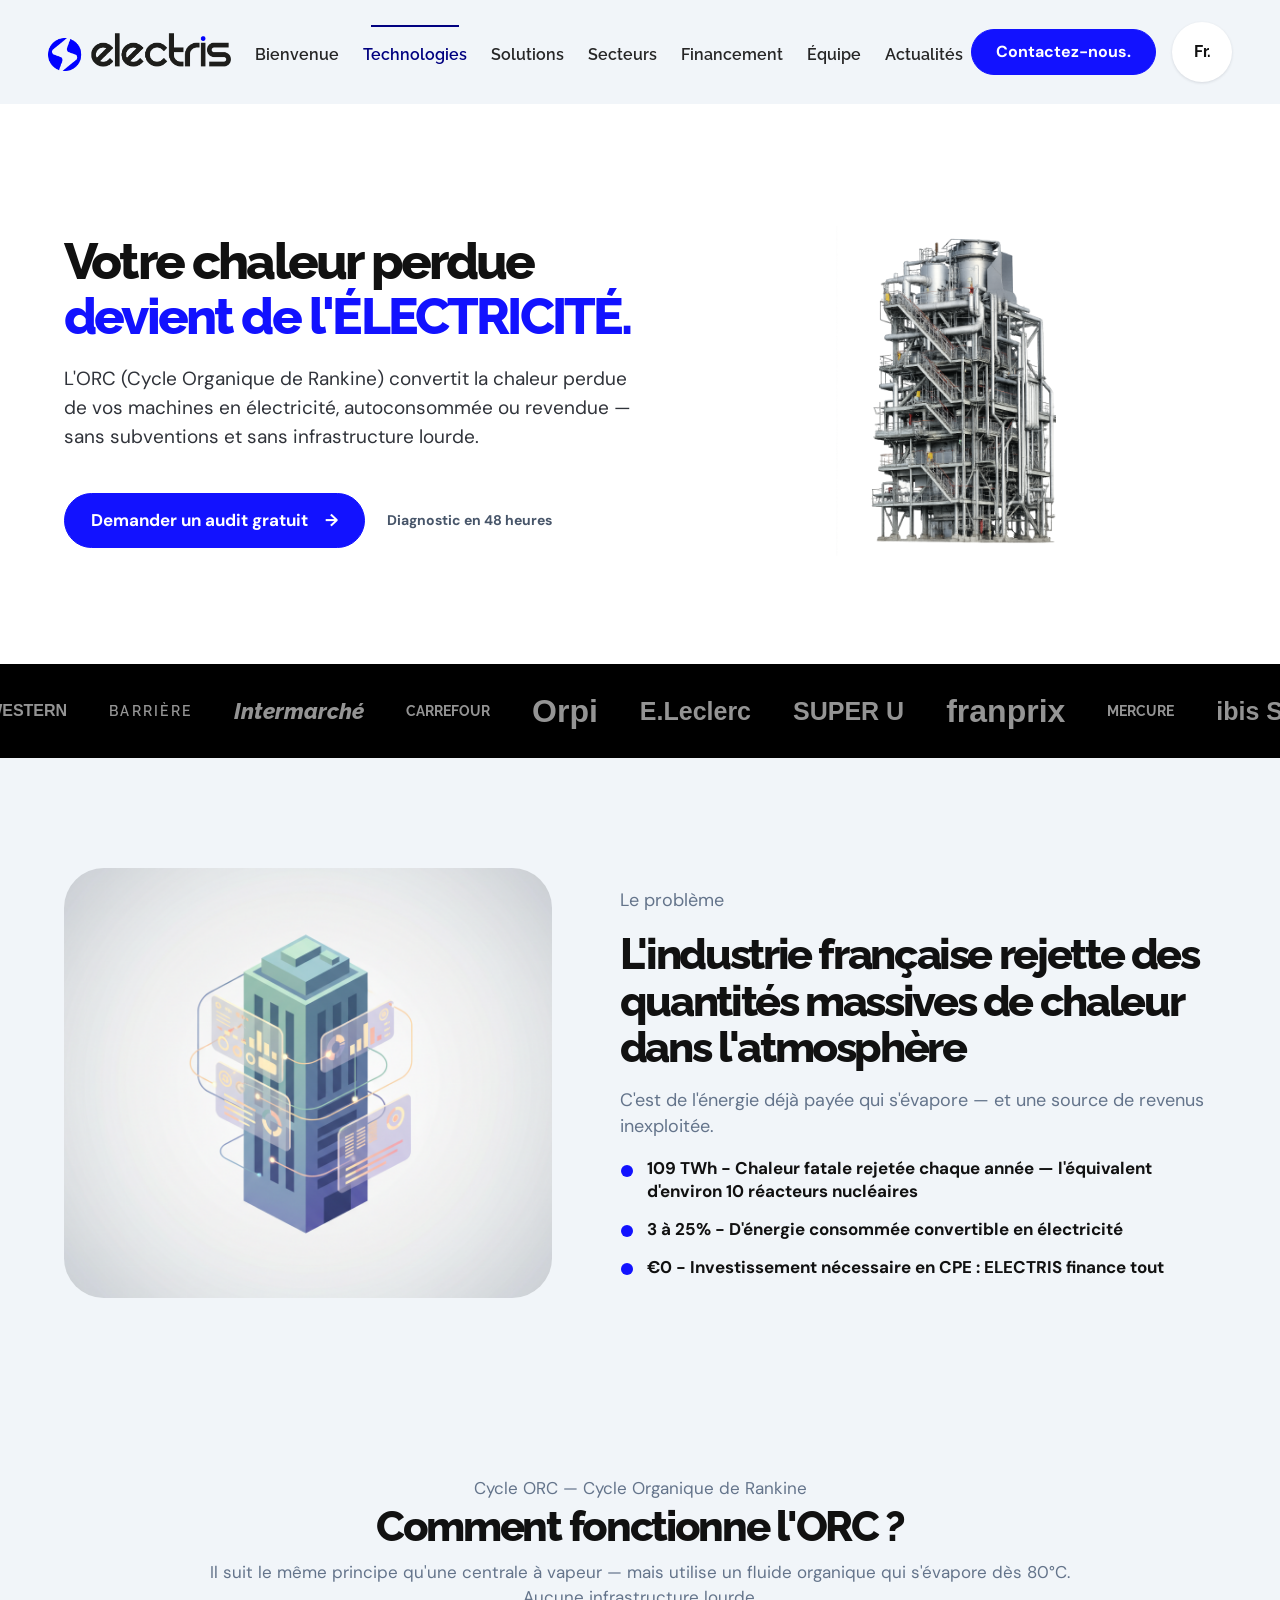
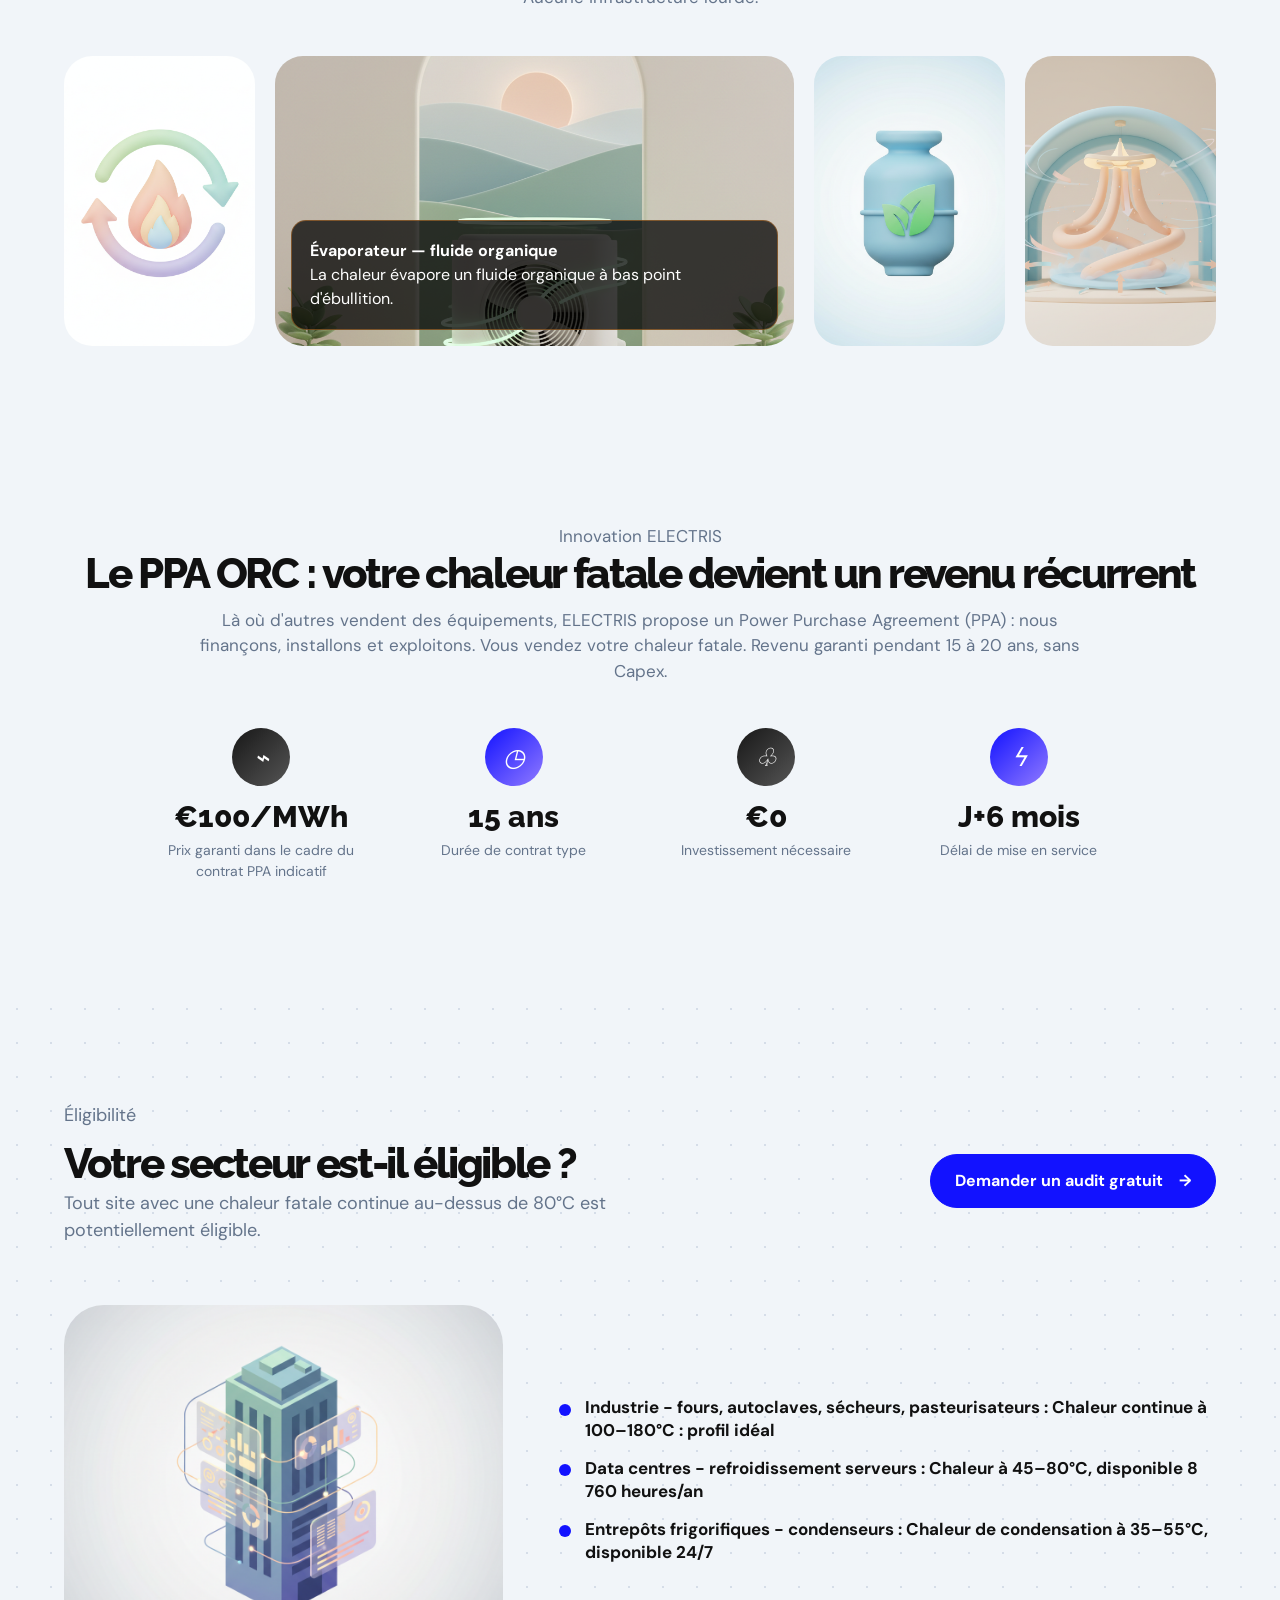
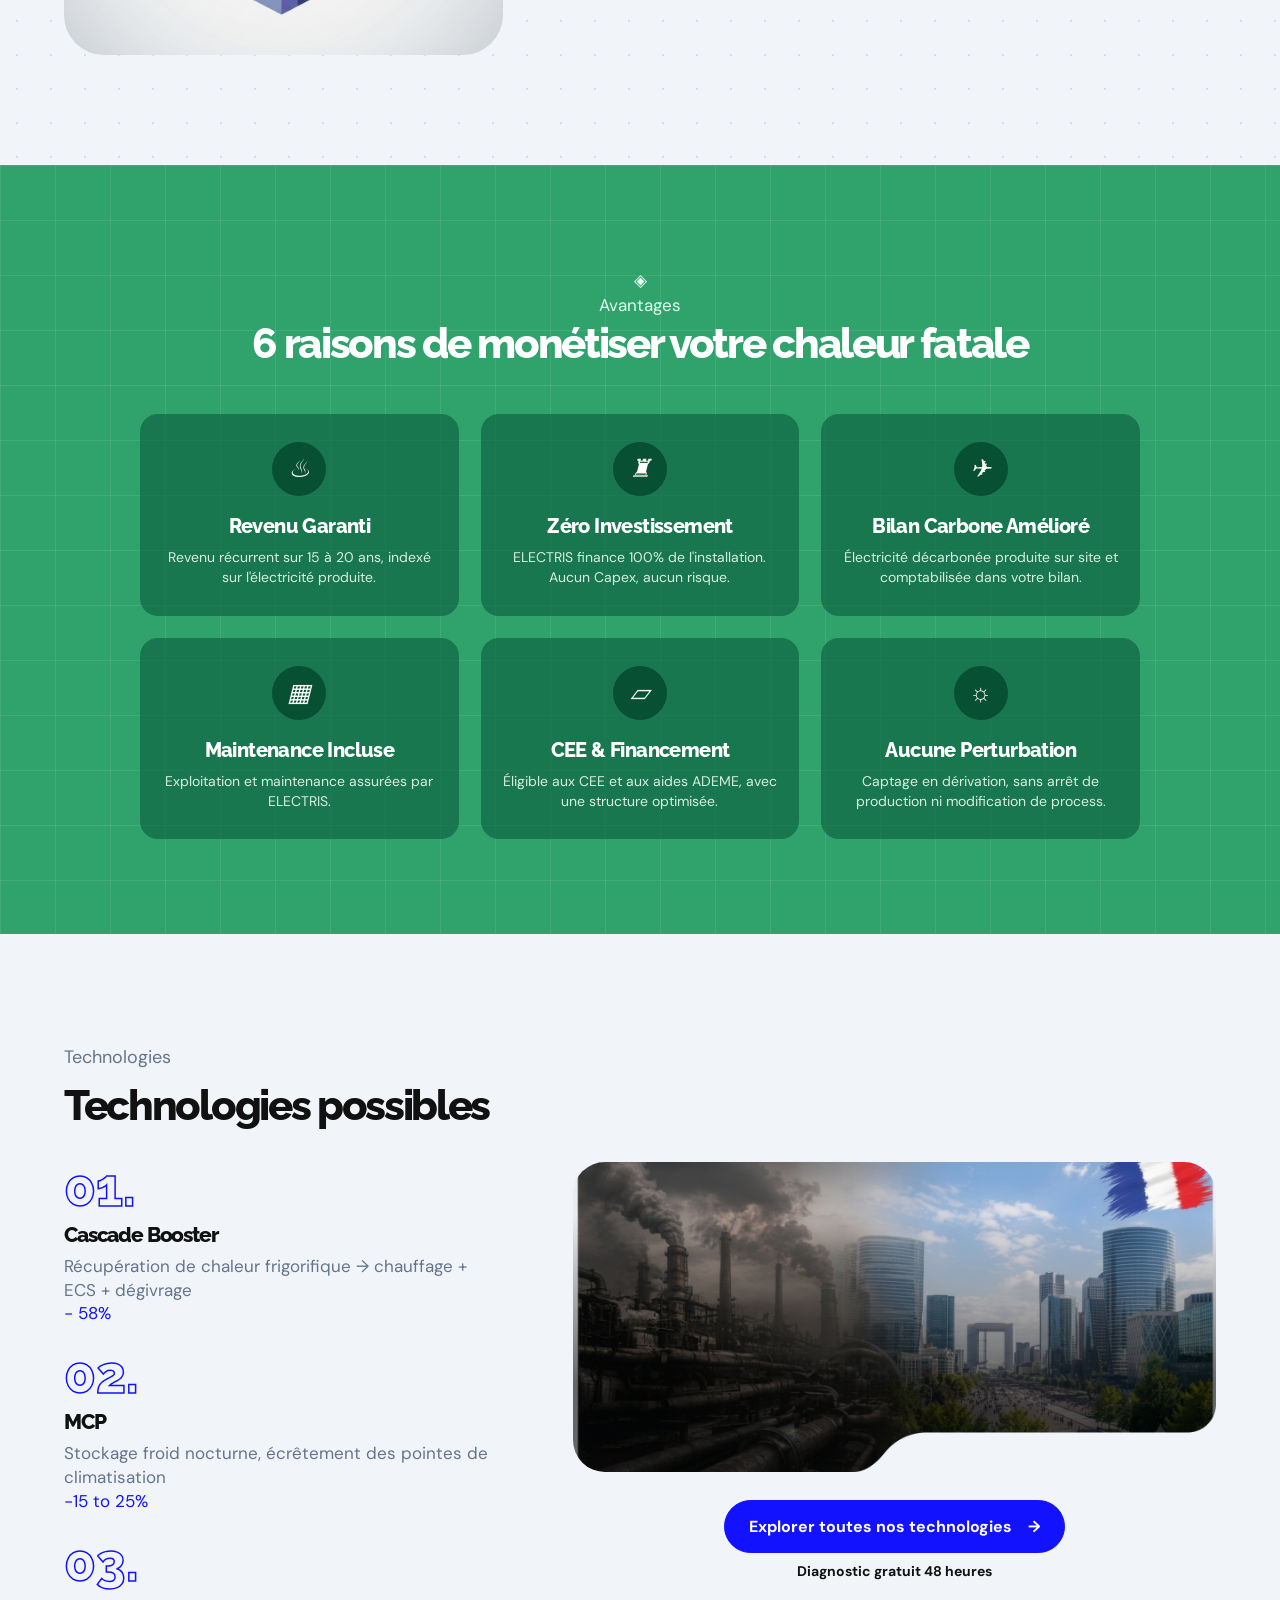
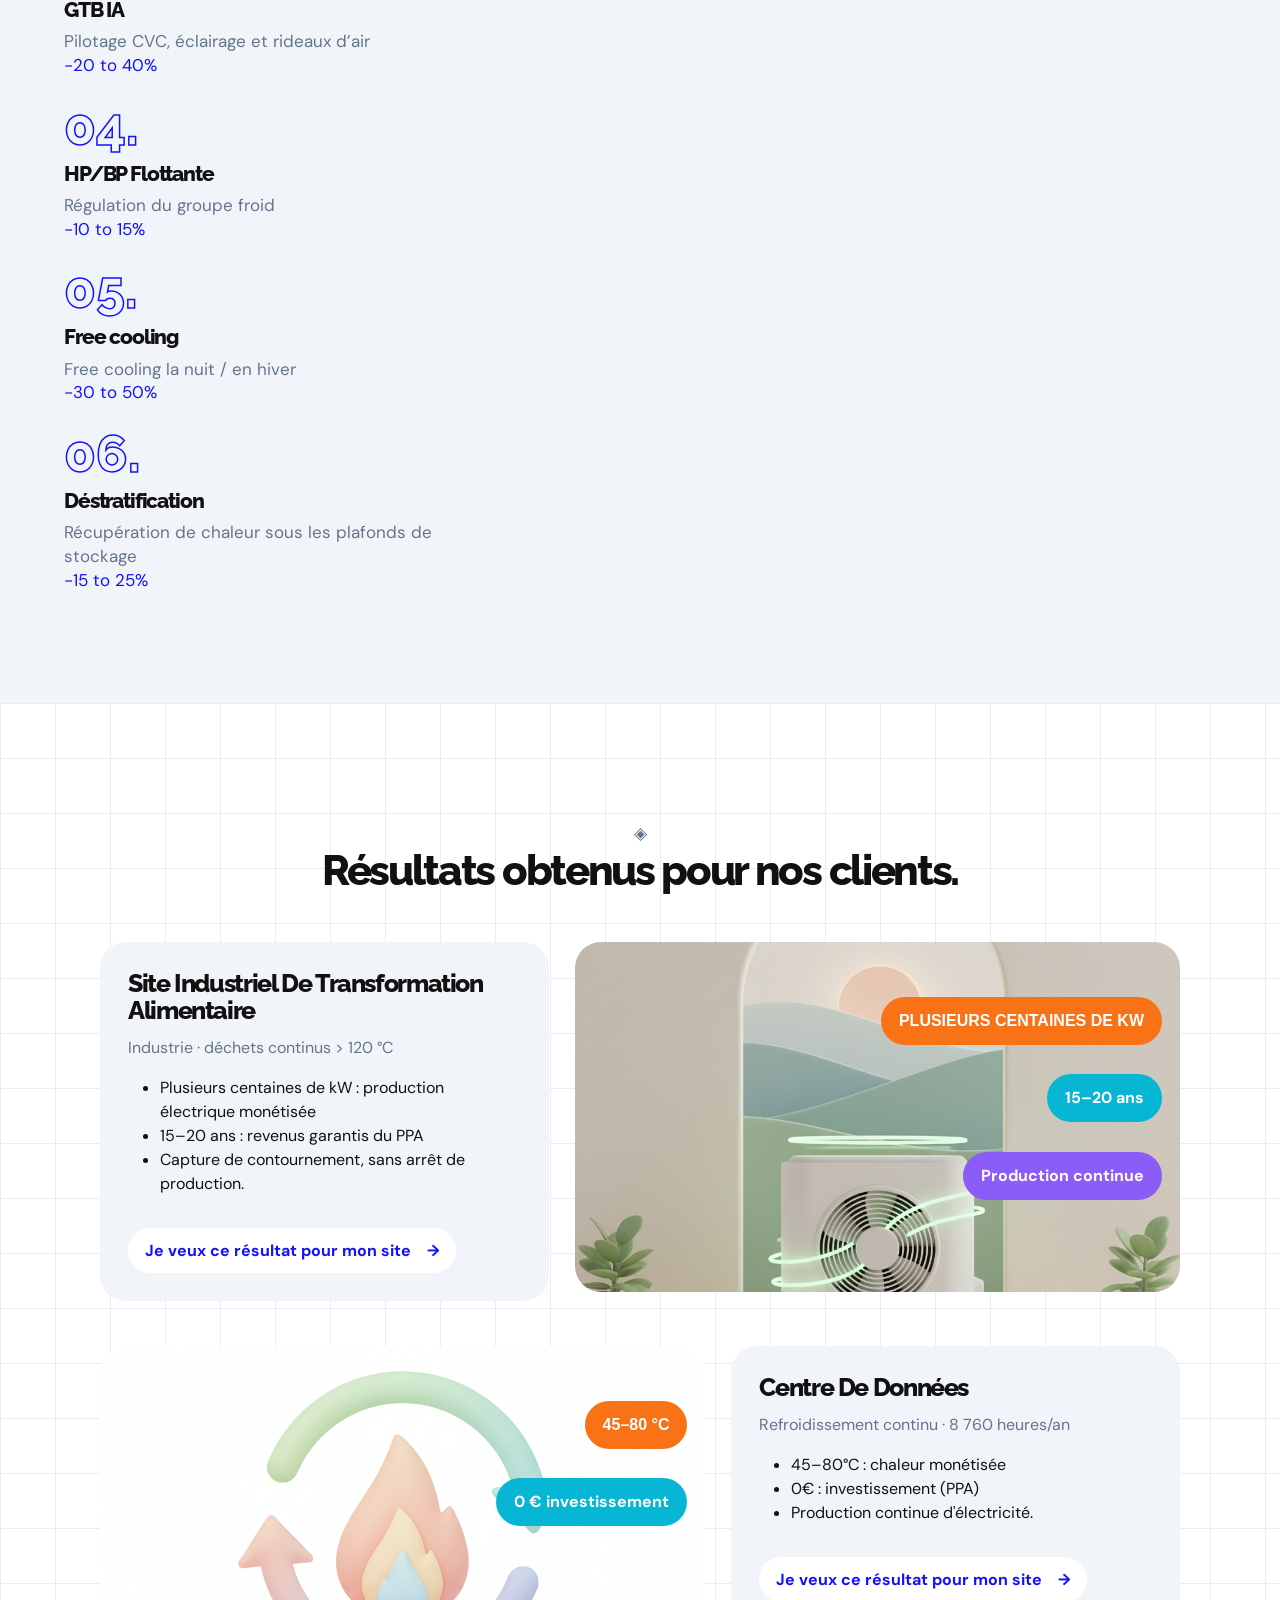
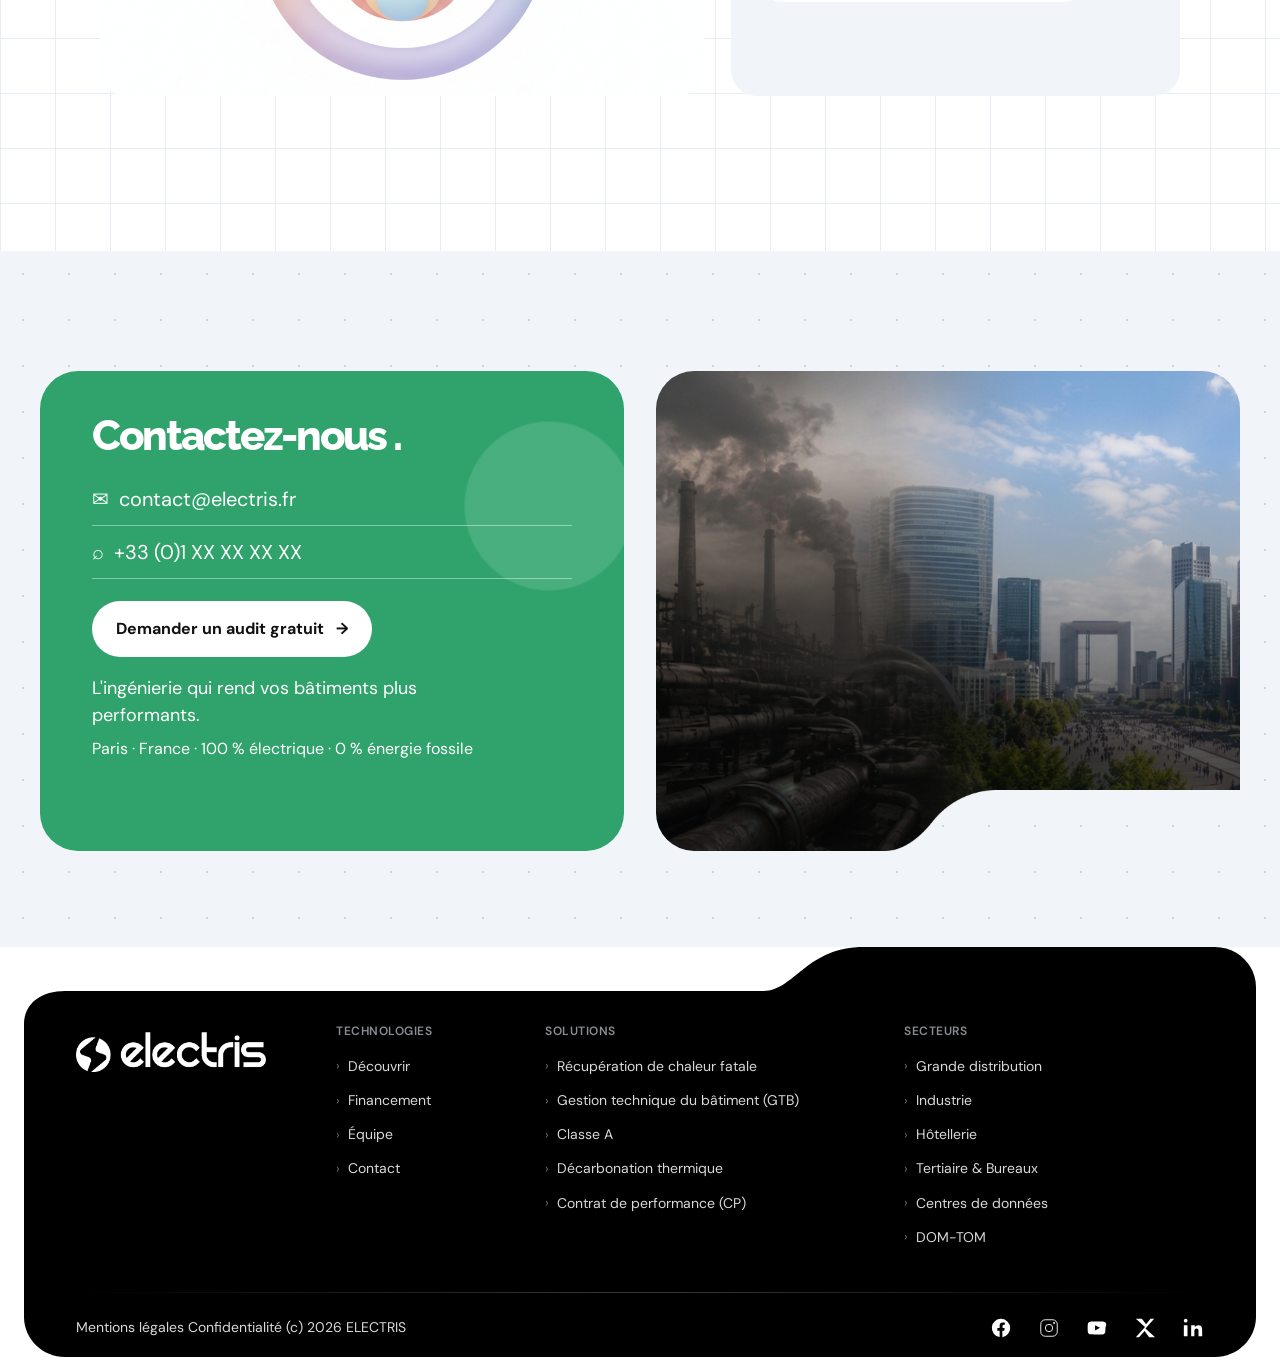
==== commit 7e521e54: "fixing tech homne and nside page" ====
--- a/ok3.html
+++ b/ok3.html
@@ -1,1148 +1,575 @@
-<!DOCTYPE html>
-<html lang="en">
-<head>
-	<meta charset="UTF-8">
-	<meta name="viewport" content="width=device-width, initial-scale=1.0">
-	<title>_25TechnologieMachineOrc</title>
-	<style>
-		body {
-			font-family: system-ui;
-		}
-	</style>
-</head>
-<body>
-		<div style="display: flex; flex-direction: column; background: #FFFFFF;">
-		<div style="overflow: hidden; align-self: stretch; background: #F1F5F9; border-radius: 12px; padding-bottom: 1px;">
-			<div style="align-self: stretch; background: #FFFFFF; border-bottom-right-radius: 50px; border-bottom-left-radius: 50px;">
-				<div style="align-self: stretch; display: flex; align-items: center; background: #191C1F; border-top-left-radius: 12px; border-top-right-radius: 12px; padding: 12px 20px;">
-					<img
-						src="https://storage.googleapis.com/tagjs-prod.appspot.com/v1/Ipad3k8BRx/868vt5mp_expires_30_days.png" 
-						style="width: 52px; height: 12px; margin-right: 15px; object-fit: fill;"
-					/>
-					<img
-						src="https://storage.googleapis.com/tagjs-prod.appspot.com/v1/Ipad3k8BRx/ck9pfi5f_expires_30_days.png" 
-						style="border-radius: 6px; width: 33px; height: 28px; margin-right: 9px; object-fit: fill;"
-					/>
-					<img
-						src="https://storage.googleapis.com/tagjs-prod.appspot.com/v1/Ipad3k8BRx/13cas697_expires_30_days.png" 
-						style="width: 64px; height: 28px; object-fit: fill;"
-					/>
-					<div style="flex: 1; align-self: stretch;">
-					</div>
-					<img
-						src="https://storage.googleapis.com/tagjs-prod.appspot.com/v1/Ipad3k8BRx/zv14yzza_expires_30_days.png" 
-						style="border-radius: 6px; width: 32px; height: 28px; margin-right: 10px; object-fit: fill;"
-					/>
-					<div style="flex-shrink: 0; display: flex; align-items: center; background: #FFFFFF1A; border-radius: 6px; padding-top: 6px; padding-bottom: 6px;">
-						<div style="flex-shrink: 0; display: flex; align-items: center; margin-left: 100px; margin-right: 122px; gap: 6px;">
-							<img
-								src="https://storage.googleapis.com/tagjs-prod.appspot.com/v1/Ipad3k8BRx/zhc9l1gk_expires_30_days.png" 
-								style="width: 16px; height: 16px; object-fit: fill;"
-							/>
-							<span style="color: #FFFFFF; font-size: 13px;" >
-								https://electris.cloud-glory-creation.com/
-							</span>
-						</div>
-						<img
-							src="https://storage.googleapis.com/tagjs-prod.appspot.com/v1/Ipad3k8BRx/ebhad4sd_expires_30_days.png" 
-							style="border-radius: 6px; width: 16px; height: 16px; margin-right: 6px; object-fit: fill;"
-						/>
-					</div>
-					<div style="flex: 1; align-self: stretch;">
-					</div>
-					<div style="flex-shrink: 0; display: flex; align-items: center; gap: 8px;">
-						<img
-							src="https://storage.googleapis.com/tagjs-prod.appspot.com/v1/Ipad3k8BRx/6srwrfef_expires_30_days.png" 
-							style="border-radius: 6px; width: 32px; height: 28px; object-fit: fill;"
-						/>
-						<img
-							src="https://storage.googleapis.com/tagjs-prod.appspot.com/v1/Ipad3k8BRx/5qfbowm5_expires_30_days.png" 
-							style="border-radius: 6px; width: 32px; height: 28px; object-fit: fill;"
-						/>
-						<img
-							src="https://storage.googleapis.com/tagjs-prod.appspot.com/v1/Ipad3k8BRx/tqd4gox3_expires_30_days.png" 
-							style="border-radius: 6px; width: 32px; height: 28px; object-fit: fill;"
-						/>
-						<img
-							src="https://storage.googleapis.com/tagjs-prod.appspot.com/v1/Ipad3k8BRx/fugwzau6_expires_30_days.png" 
-							style="border-radius: 6px; width: 32px; height: 28px; object-fit: fill;"
-						/>
-					</div>
-				</div>
-				<div style="align-self: stretch; display: flex; justify-content: space-between; align-items: center; padding: 28px 32px; box-shadow: 0px 4px 25px #0000001C;">
-					<img
-						src="https://storage.googleapis.com/tagjs-prod.appspot.com/v1/Ipad3k8BRx/6ppnzay8_expires_30_days.png" 
-						style="width: 228px; height: 48px; object-fit: fill;"
-					/>
-					<div style="flex-shrink: 0; display: flex; align-items: center;">
-						<div style="flex-shrink: 0; display: flex; flex-direction: column; align-items: flex-start; padding: 11px 16px;">
-							<span style="color: #000080; font-size: 16px; font-weight: bold;" >
-								Bienvenue
-							</span>
-						</div>
-						<div style="flex-shrink: 0; display: flex; flex-direction: column; align-items: flex-start; padding: 11px 16px;">
-							<span style="color: #262626; font-size: 16px; font-weight: bold;" >
-								Technologies
-							</span>
-						</div>
-						<div style="flex-shrink: 0; display: flex; flex-direction: column; align-items: flex-start; padding: 11px 16px;">
-							<span style="color: #262626; font-size: 16px; font-weight: bold;" >
-								Solutions
-							</span>
-						</div>
-						<div style="flex-shrink: 0; display: flex; flex-direction: column; align-items: flex-start; padding: 11px 16px;">
-							<span style="color: #262626; font-size: 16px; font-weight: bold;" >
-								Secteurs
-							</span>
-						</div>
-						<div style="flex-shrink: 0; display: flex; flex-direction: column; align-items: flex-start; padding: 11px 16px;">
-							<span style="color: #262626; font-size: 16px; font-weight: bold;" >
-								Financement
-							</span>
-						</div>
-						<div style="flex-shrink: 0; display: flex; flex-direction: column; align-items: flex-start; padding: 11px 16px;">
-							<span style="color: #262626; font-size: 16px; font-weight: bold;" >
-								Équipe
-							</span>
-						</div>
-						<div style="flex-shrink: 0; display: flex; flex-direction: column; align-items: flex-start; padding: 11px 16px;">
-							<span style="color: #262626; font-size: 16px; font-weight: bold;" >
-								Actualités
-							</span>
-						</div>
-					</div>
-					<div style="flex-shrink: 0; display: flex; align-items: center; gap: 12px;">
-						<button style="flex-shrink: 0; display: flex; flex-direction: column; align-items: flex-start; background: #1212FF; border-radius: 24px; border: none; padding: 12px 20px; box-shadow: 0px 1px 2px #1018280D; text-align: left;"
-							onclick="alert('Pressed!')"}>
-							<span style="color: #FFFFFF; font-size: 16px; font-weight: bold;" >
-								Contactez-nous.
-							</span>
-						</button>
-						<button style="flex-shrink: 0; display: flex; flex-direction: column; align-items: flex-start; background: #FFFFFF; border-radius: 24px; border: none; padding: 12px 18px; box-shadow: 0px 1px 2px #1018280D; text-align: left;"
-							onclick="alert('Pressed!')"}>
-							<span style="color: #0B1D33; font-size: 16px; font-weight: bold;" >
-								Fr.
-							</span>
-						</button>
-					</div>
-				</div>
-			</div>
-			<div style="align-self: stretch; display: flex; align-items: center; background: #FFFFFF; padding: 64px 64px 96px 64px; gap: 48px;">
-				<div style="flex: 1; display: flex; flex-direction: column; align-items: flex-start; gap: 64px;">
-					<div style="align-self: stretch; display: flex; flex-direction: column; gap: 13px;">
-						<span style="color: #000000; font-size: 48px; font-weight: bold;" >
-							Votre chaleur perdue devient de l&#39;ÉLECTRICITÉ.
-						</span>
-						<span style="color: #000000; font-size: 20px;" >
-							L&#39;ORC (Cycle Organique de Rankine) convertit la chaleur perdue de vos machines en électricité, autoconsommée ou revendue — sans subventions et sans infrastructure lourde.
-						</span>
-					</div>
-					<div style="display: flex; align-items: center; gap: 24px;">
-						<div style="flex-shrink: 0; display: flex; align-items: center; background: #1212FF; border-radius: 32px; padding: 16px 24px; gap: 10px; box-shadow: 0px 1.3333333730697632px 2px #1018280D;">
-							<div style="flex-shrink: 0; display: flex; flex-direction: column; align-items: flex-start; padding-left: 2px; padding-right: 2px;">
-								<span style="color: #FFFFFF; font-size: 21px; font-weight: bold;" >
-									Demander un audit gratuit
-								</span>
-							</div>
-							<img
-								src="https://storage.googleapis.com/tagjs-prod.appspot.com/v1/Ipad3k8BRx/m9a14qzf_expires_30_days.png" 
-								style="border-radius: 32px; width: 24px; height: 24px; object-fit: fill;"
-							/>
-						</div>
-						<span style="color: #0F172A; font-size: 16px; font-weight: bold;" >
-							Diagnostic en 48 heures
-						</span>
-					</div>
-				</div>
-				<img
-					src="https://storage.googleapis.com/tagjs-prod.appspot.com/v1/Ipad3k8BRx/5ygjceth_expires_30_days.png" 
-					style="height: 473px; flex: 1; object-fit: fill;"
-				/>
-			</div>
-			<div style="align-self: stretch; background: #000000; padding-top: 24px; padding-bottom: 24px;">
-				<div style="align-self: stretch; display: flex; justify-content: center; align-items: center; padding-top: 1px; padding-bottom: 1px; position: relative;">
-					<img
-						src="https://storage.googleapis.com/tagjs-prod.appspot.com/v1/Ipad3k8BRx/5lspq5s2_expires_30_days.png" 
-						style="position: absolute; top: 0px; bottom: 0; left: 0px; width: 116px; align-self: stretch; object-fit: fill;"
-					/>
-					<img
-						src="https://storage.googleapis.com/tagjs-prod.appspot.com/v1/Ipad3k8BRx/e862hel5_expires_30_days.png" 
-						style="width: 116px; height: 68px; margin-right: 16px; object-fit: fill;"
-					/>
-					<img
-						src="https://storage.googleapis.com/tagjs-prod.appspot.com/v1/Ipad3k8BRx/cgk6iu3x_expires_30_days.png" 
-						style="width: 145px; height: 30px; margin-right: 16px; object-fit: fill;"
-					/>
-					<img
-						src="https://storage.googleapis.com/tagjs-prod.appspot.com/v1/Ipad3k8BRx/z7hsr398_expires_30_days.png" 
-						style="width: 82px; height: 68px; margin-right: 16px; object-fit: fill;"
-					/>
-					<img
-						src="https://storage.googleapis.com/tagjs-prod.appspot.com/v1/Ipad3k8BRx/beojzw4i_expires_30_days.png" 
-						style="width: 95px; height: 50px; margin-right: 16px; object-fit: fill;"
-					/>
-					<img
-						src="https://storage.googleapis.com/tagjs-prod.appspot.com/v1/Ipad3k8BRx/mf76h6ys_expires_30_days.png" 
-						style="width: 208px; height: 49px; margin-right: 16px; object-fit: fill;"
-					/>
-					<img
-						src="https://storage.googleapis.com/tagjs-prod.appspot.com/v1/Ipad3k8BRx/pvfis92h_expires_30_days.png" 
-						style="width: 175px; height: 55px; margin-right: 16px; object-fit: fill;"
-					/>
-					<img
-						src="https://storage.googleapis.com/tagjs-prod.appspot.com/v1/Ipad3k8BRx/qbfff0qn_expires_30_days.png" 
-						style="width: 228px; height: 49px; margin-right: 16px; object-fit: fill;"
-					/>
-					<img
-						src="https://storage.googleapis.com/tagjs-prod.appspot.com/v1/Ipad3k8BRx/3c9zfakv_expires_30_days.png" 
-						style="width: 119px; height: 66px; object-fit: fill;"
-					/>
-					<img
-						src="https://storage.googleapis.com/tagjs-prod.appspot.com/v1/Ipad3k8BRx/d5dzii9t_expires_30_days.png" 
-						style="position: absolute; bottom: 2px; right: 0px; width: 91px; height: 66px; object-fit: fill;"
-					/>
-				</div>
-			</div>
-			<div style="align-self: stretch; background: #FFFFFF; padding: 95px 148px;">
-				<div style="align-self: stretch; display: flex; align-items: center; gap: 48px;">
-					<img
-						src="https://storage.googleapis.com/tagjs-prod.appspot.com/v1/Ipad3k8BRx/o0s7rhp7_expires_30_days.png" 
-						style="border-radius: 43px; height: 517px; flex: 1; object-fit: fill;"
-					/>
-					<div style="flex: 1; display: flex; flex-direction: column; align-items: flex-start; gap: 11px;">
-						<span style="color: #475569; font-size: 24px;" >
-							Le problème
-						</span>
-						<div style="align-self: stretch;">
-							<div style="align-self: stretch; display: flex; flex-direction: column; align-items: flex-start; margin-bottom: 20px; gap: 16px;">
-								<span style="color: #000000; font-size: 48px; font-weight: bold; width: 641px;" >
-									L&#39;industrie française rejette des quantités massives de chaleur dans l&#39;atmosphère
-								</span>
-								<span style="color: #475569; font-size: 24px; width: 580px;" >
-									C&#39;est de l&#39;énergie déjà payée qui s&#39;évapore — et une source de revenus inexploitée.
-								</span>
-							</div>
-							<div style="height: 1px; align-self: stretch; background: #E2E8F0; margin-bottom: 19px;">
-							</div>
-							<div style="align-self: stretch; display: flex; flex-direction: column; gap: 18px;">
-								<div style="align-self: stretch; display: flex; align-items: flex-start; gap: 10px;">
-									<div style="flex-shrink: 0; display: flex; flex-direction: column; align-items: center; padding-top: 8px; padding-bottom: 8px;">
-										<div style="width: 22px; height: 22px; background: linear-gradient(180deg, #1212FF, #0A0A99); border-radius: 5px;">
-										</div>
-									</div>
-									<span style="color: #0F172A; font-size: 24px; font-weight: bold; width: 574px;" >
-										109 TWh - Chaleur fatale rejetée chaque année — l&#39;équivalent d&#39;environ 10 réacteurs nucléaires
-									</span>
-								</div>
-								<div style="align-self: stretch; display: flex; align-items: flex-start; gap: 10px;">
-									<div style="flex-shrink: 0; display: flex; flex-direction: column; align-items: center; padding-top: 8px; padding-bottom: 8px;">
-										<div style="width: 22px; height: 22px; background: linear-gradient(180deg, #1212FF, #0A0A99); border-radius: 5px;">
-										</div>
-									</div>
-									<span style="color: #0F172A; font-size: 24px; font-weight: bold; width: 539px;" >
-										3 à 25% - D&#39;énergie consommée convertible en électricité
-									</span>
-								</div>
-								<div style="align-self: stretch; display: flex; align-items: flex-start; gap: 10px;">
-									<div style="flex-shrink: 0; display: flex; flex-direction: column; align-items: center; padding-top: 8px; padding-bottom: 8px;">
-										<div style="width: 22px; height: 22px; background: linear-gradient(180deg, #1212FF, #0A0A99); border-radius: 5px;">
-										</div>
-									</div>
-									<span style="color: #0F172A; font-size: 24px; font-weight: bold; flex: 1;" >
-										€0 -<br/> Investissement nécessaire en CPE : ELECTRIS finance tout
-									</span>
-								</div>
-							</div>
-						</div>
-					</div>
-				</div>
-			</div>
-			<div style="align-self: stretch; background: #FFFFFF; padding: 47px 148px;">
-				<div style="align-self: stretch; display: flex; flex-direction: column; gap: 47px;">
-					<div style="align-self: stretch; display: flex; flex-direction: column; align-items: center; gap: 8px;">
-						<span style="color: #475569; font-size: 24px;" >
-							Cycle ORC — Cycle Organique de Rankine
-						</span>
-						<div style="align-self: stretch; display: flex; flex-direction: column; align-items: center; gap: 9px;">
-							<span style="color: #000000; font-size: 48px; font-weight: bold;" >
-								Comment fonctionne l&#39;ORC ?
-							</span>
-							<div style="align-self: stretch; display: flex; flex-direction: column; padding-left: 7px; padding-right: 7px;">
-								<span style="color: #475569; font-size: 20px; text-align: center;" >
-									Il suit le même principe qu&#39;une centrale à vapeur — mais utilise un fluide organique qui s&#39;évapore dès 80°C. Aucune infrastructure lourde.
-								</span>
-							</div>
-						</div>
-					</div>
-					<div style="align-self: stretch; display: flex; align-items: center; gap: 24px;">
-						<img
-							src="https://storage.googleapis.com/tagjs-prod.appspot.com/v1/Ipad3k8BRx/rnlihy6b_expires_30_days.png" 
-							style="border-radius: 32px; width: 200px; height: 476px; object-fit: fill;"
-						/>
-						<img
-							src="https://storage.googleapis.com/tagjs-prod.appspot.com/v1/Ipad3k8BRx/1j35ck8w_expires_30_days.png" 
-							style="border-radius: 32px; width: 544px; height: 476px; object-fit: fill;"
-						/>
-						<img
-							src="https://storage.googleapis.com/tagjs-prod.appspot.com/v1/Ipad3k8BRx/vlovt6v5_expires_30_days.png" 
-							style="border-radius: 32px; width: 200px; height: 476px; object-fit: fill;"
-						/>
-						<img
-							src="https://storage.googleapis.com/tagjs-prod.appspot.com/v1/Ipad3k8BRx/b5wv31uf_expires_30_days.png" 
-							style="border-radius: 32px; width: 200px; height: 476px; object-fit: fill;"
-						/>
-					</div>
-				</div>
-			</div>
-			<div style="align-self: stretch; display: flex; flex-direction: column; background: #FFFFFF; padding: 96px 116px; margin-bottom: 1px; gap: 48px;">
-				<div style="align-self: stretch; display: flex; flex-direction: column; gap: 12px;">
-					<div style="align-self: stretch; display: flex; flex-direction: column; align-items: center; gap: 12px;">
-						<span style="color: #475569; font-size: 24px;" >
-							Innovation ELECTRIS
-						</span>
-						<span style="color: #000000; font-size: 48px; font-weight: bold;" >
-							Le PPA ORC : votre chaleur fatale devient un revenu récurrent
-						</span>
-					</div>
-					<span style="color: #475569; font-size: 24px; text-align: center; margin-left: 28px; margin-right: 28px;" >
-						Là où d&#39;autres vendent des équipements, ELECTRIS propose un Power Purchase Agreement (PPA) : nous finançons, installons et exploitons. Vous vendez votre chaleur fatale. Revenu garanti pendant 15 à 20 ans, sans Capex.
-					</span>
-				</div>
-				<div style="align-self: stretch; display: flex; align-items: center;">
-					<div style="flex: 1; display: flex; flex-direction: column; align-items: center; margin-left: 56px; margin-right: 48px; gap: 19px;">
-						<img
-							src="https://storage.googleapis.com/tagjs-prod.appspot.com/v1/Ipad3k8BRx/43u18jzg_expires_30_days.png" 
-							style="border-radius: 49px; width: 90px; height: 90px; object-fit: fill;"
-						/>
-						<div style="align-self: stretch; display: flex; flex-direction: column; align-items: center; gap: 4px;">
-							<span style="color: #000000; font-size: 42px; font-weight: bold;" >
-								€100/MWh
-							</span>
-							<span style="color: #334155; font-size: 18px; text-align: center; margin-left: 2px; margin-right: 2px;" >
-								Prix garanti dans le cadre du contrat PPA [indicatif]
-							</span>
-						</div>
-					</div>
-					<div style="flex: 1; display: flex; flex-direction: column; align-items: center; padding-bottom: 27px; padding-left: 24px; padding-right: 24px; margin-right: 24px; gap: 19px; box-shadow: 0px 24px 54px #00000003;">
-						<img
-							src="https://storage.googleapis.com/tagjs-prod.appspot.com/v1/Ipad3k8BRx/xh1sjlto_expires_30_days.png" 
-							style="border-radius: 49px; width: 90px; height: 90px; object-fit: fill;"
-						/>
-						<div style="align-self: stretch; display: flex; flex-direction: column; align-items: center; gap: 4px;">
-							<span style="color: #000000; font-size: 42px; font-weight: bold;" >
-								15 ans
-							</span>
-							<span style="color: #334155; font-size: 18px;" >
-								Durée de contrat type
-							</span>
-						</div>
-					</div>
-					<div style="flex: 1; display: flex; flex-direction: column; align-items: center; padding-bottom: 27px; padding-left: 24px; padding-right: 24px; margin-right: 24px; gap: 19px; box-shadow: 0px 24px 54px #00000003;">
-						<img
-							src="https://storage.googleapis.com/tagjs-prod.appspot.com/v1/Ipad3k8BRx/g7ydhd9k_expires_30_days.png" 
-							style="border-radius: 49px; width: 90px; height: 90px; object-fit: fill;"
-						/>
-						<div style="align-self: stretch; display: flex; flex-direction: column; align-items: center; gap: 4px;">
-							<span style="color: #000000; font-size: 42px; font-weight: bold;" >
-								€0
-							</span>
-							<span style="color: #334155; font-size: 18px;" >
-								Investissement nécessaire
-							</span>
-						</div>
-					</div>
-					<div style="flex: 1; display: flex; flex-direction: column; align-items: center; padding-bottom: 27px; padding-left: 24px; padding-right: 24px; margin-right: 32px; gap: 19px; box-shadow: 0px 24px 54px #00000003;">
-						<img
-							src="https://storage.googleapis.com/tagjs-prod.appspot.com/v1/Ipad3k8BRx/36ecj5kz_expires_30_days.png" 
-							style="border-radius: 49px; width: 90px; height: 90px; object-fit: fill;"
-						/>
-						<div style="align-self: stretch; display: flex; flex-direction: column; align-items: center; gap: 4px;">
-							<span style="color: #000000; font-size: 42px; font-weight: bold;" >
-								J+6 mois
-							</span>
-							<span style="color: #334155; font-size: 18px;" >
-								Délai de mise en service
-							</span>
-						</div>
-					</div>
-				</div>
-			</div>
-			<div style="align-self: stretch; display: flex; flex-direction: column; padding: 80px 214px; position: relative;">
-				<div style="position: absolute; top: 96px; right: 0px; left: 0px; align-self: stretch; display: flex; flex-direction: column; align-items: center;">
-					<div style="width: 1280px; box-sizing: border-box; display: flex; flex-direction: column; padding-left: 32px; padding-right: 32px; gap: 48px;">
-						<div style="align-self: stretch; display: flex; align-items: center; gap: 10px;">
-							<div style="flex: 1; display: flex; flex-direction: column; align-items: flex-start; gap: 11px;">
-								<span style="color: #475569; font-size: 24px;" >
-									Éligibilité
-								</span>
-								<div style="align-self: stretch; display: flex; flex-direction: column; align-items: flex-start; gap: 10px;">
-									<span style="color: #000000; font-size: 48px; font-weight: bold;" >
-										Votre secteur est-il éligible ?
-									</span>
-									<span style="color: #475569; font-size: 24px; width: 723px;" >
-										Tout site avec une chaleur fatale continue au-dessus de 80°C est potentiellement éligible.
-									</span>
-								</div>
-							</div>
-							<button style="flex-shrink: 0; display: flex; align-items: center; background: #1212FF; border-radius: 32px; border: none; padding: 16px 27px; gap: 15px; box-shadow: 0px 1.3333333730697632px 2px #1018280D; text-align: left;"
-								onclick="alert('Pressed!')"}>
-								<span style="color: #FFFFFF; font-size: 21px; font-weight: bold;" >
-									Demander un audit gratuit
-								</span>
-								<img
-									src="https://storage.googleapis.com/tagjs-prod.appspot.com/v1/Ipad3k8BRx/qtuq02oj_expires_30_days.png" 
-									style="border-radius: 32px; width: 24px; height: 24px; object-fit: fill;"
-								/>
-							</button>
-						</div>
-						<div style="align-self: stretch; display: flex; align-items: center; gap: 48px;">
-							<img
-								src="https://storage.googleapis.com/tagjs-prod.appspot.com/v1/Ipad3k8BRx/e2ls7sd2_expires_30_days.png" 
-								style="border-radius: 43px; width: 471px; height: 427px; object-fit: fill;"
-							/>
-							<div style="flex: 1; display: flex; flex-direction: column; gap: 32px;">
-								<div style="align-self: stretch; display: flex; align-items: flex-start; gap: 10px;">
-									<div style="flex-shrink: 0; display: flex; flex-direction: column; align-items: center; padding-top: 8px; padding-bottom: 8px;">
-										<div style="width: 22px; height: 22px; background: linear-gradient(180deg, #1212FF, #0A0A99); border-radius: 5px;">
-										</div>
-									</div>
-									<span style="color: #0F172A; font-size: 24px; font-weight: bold; flex: 1;" >
-										Industrie - fours, autoclaves, sécheurs, pasteurisateurs : Chaleur continue à 100–180°C : profil idéal Chaleur fatale haute température, grands volumes — ROI optimal dès quelques centaines de kW
-									</span>
-								</div>
-								<div style="align-self: stretch; display: flex; align-items: flex-start; gap: 10px;">
-									<div style="flex-shrink: 0; display: flex; flex-direction: column; align-items: center; padding-top: 8px; padding-bottom: 8px;">
-										<div style="width: 22px; height: 22px; background: linear-gradient(180deg, #1212FF, #0A0A99); border-radius: 5px;">
-										</div>
-									</div>
-									<span style="color: #0F172A; font-size: 24px; font-weight: bold; flex: 1;" >
-										Data centres - refroidissement serveurs : Chaleur à 45–80°C, disponible 8 760 heures/an Fonctionnement continu : rendement maximal
-									</span>
-								</div>
-								<div style="align-self: stretch; display: flex; align-items: flex-start; gap: 10px;">
-									<div style="flex-shrink: 0; display: flex; flex-direction: column; align-items: center; padding-top: 8px; padding-bottom: 8px;">
-										<div style="width: 22px; height: 22px; background: linear-gradient(180deg, #1212FF, #0A0A99); border-radius: 5px;">
-										</div>
-									</div>
-									<span style="color: #0F172A; font-size: 24px; font-weight: bold; flex: 1;" >
-										Entrepôts frigorifiques - condenseurs : Chaleur de condensation à 35–55°C, disponible 24/7 Grands volumes, profil stable
-									</span>
-								</div>
-							</div>
-						</div>
-					</div>
-				</div>
-				<img
-					src="https://storage.googleapis.com/tagjs-prod.appspot.com/v1/Ipad3k8BRx/nwtgilwd_expires_30_days.png" 
-					style="height: 722px; align-self: stretch; object-fit: fill;"
-				/>
-			</div>
-			<div style="align-self: stretch; background: #2E9D68; padding-top: 48px;">
-				<div style="align-self: stretch; padding-top: 47px; padding-left: 64px; padding-right: 64px; background-image: url('https://storage.googleapis.com/tagjs-prod.appspot.com/v1/Ipad3k8BRx/g9ub7gzq_expires_30_days.png'); background-size: 100% 100%;">
-					<div style="align-self: stretch; display: flex; flex-direction: column; align-items: center; margin-bottom: 96px; gap: 54px;">
-						<div style="width: 828px; display: flex; flex-direction: column; align-items: center; gap: 15px;">
-							<img
-								src="https://storage.googleapis.com/tagjs-prod.appspot.com/v1/Ipad3k8BRx/j0a8pvb6_expires_30_days.png" 
-								style="width: 69px; height: 64px; object-fit: fill;"
-							/>
-							<div style="align-self: stretch; display: flex; flex-direction: column; align-items: center; gap: 8px;">
-								<span style="color: #E2E8F0; font-size: 24px;" >
-									Avantages
-								</span>
-								<span style="color: #FFFFFF; font-size: 48px; font-weight: bold; text-align: center; margin-left: 41px; margin-right: 41px;" >
-									6 raisons de monétiser votre chaleur fatale
-								</span>
-							</div>
-						</div>
-						<div style="align-self: stretch; display: flex; flex-direction: column; gap: 24px;">
-							<div style="align-self: stretch; display: flex; justify-content: center; align-items: center; gap: 24px;">
-								<div style="width: 364px; box-sizing: border-box; display: flex; flex-direction: column; align-items: center; background: linear-gradient(180deg, #00000066, #66666666); border-radius: 24px; padding-top: 24px; padding-bottom: 24px; gap: 27px;">
-									<img
-										src="https://storage.googleapis.com/tagjs-prod.appspot.com/v1/Ipad3k8BRx/c57vjgsu_expires_30_days.png" 
-										style="border-radius: 47px; width: 76px; height: 76px; object-fit: fill;"
-									/>
-									<div style="align-self: stretch; display: flex; flex-direction: column; align-items: center; margin-left: 24px; margin-right: 24px; gap: 11px;">
-										<span style="color: #FFFFFF; font-size: 24px; font-weight: bold;" >
-											Revenu garanti
-										</span>
-										<span style="color: #F8FAFC; font-size: 16px; text-align: center; margin-left: 11px; margin-right: 11px;" >
-											Revenu récurrent sur 15 à 20 ans, indexé sur l&#39;électricité produite.
-										</span>
-									</div>
-								</div>
-								<div style="width: 364px; box-sizing: border-box; display: flex; flex-direction: column; align-items: center; background: linear-gradient(180deg, #00000066, #66666666); border-radius: 24px; padding-top: 24px; padding-bottom: 24px; gap: 27px;">
-									<img
-										src="https://storage.googleapis.com/tagjs-prod.appspot.com/v1/Ipad3k8BRx/9ahbe1yp_expires_30_days.png" 
-										style="border-radius: 47px; width: 76px; height: 76px; object-fit: fill;"
-									/>
-									<div style="align-self: stretch; display: flex; flex-direction: column; align-items: center; margin-left: 24px; margin-right: 24px; gap: 11px;">
-										<span style="color: #FFFFFF; font-size: 24px; font-weight: bold;" >
-											Zéro investissement
-										</span>
-										<span style="color: #F8FAFC; font-size: 16px; text-align: center;" >
-											ELECTRIS finance 100% de l&#39;installation. Aucun Capex, aucun risque technologique.
-										</span>
-									</div>
-								</div>
-								<div style="width: 364px; box-sizing: border-box; display: flex; flex-direction: column; align-items: center; background: linear-gradient(180deg, #00000066, #66666666); border-radius: 24px; padding-top: 24px; padding-bottom: 24px; gap: 27px;">
-									<img
-										src="https://storage.googleapis.com/tagjs-prod.appspot.com/v1/Ipad3k8BRx/018d59zw_expires_30_days.png" 
-										style="border-radius: 47px; width: 76px; height: 76px; object-fit: fill;"
-									/>
-									<div style="align-self: stretch; display: flex; flex-direction: column; align-items: center; margin-left: 24px; margin-right: 24px; gap: 11px;">
-										<span style="color: #FFFFFF; font-size: 24px; font-weight: bold;" >
-											Bilan carbone amélioré
-										</span>
-										<span style="color: #F8FAFC; font-size: 16px; text-align: center; margin-left: 3px; margin-right: 3px;" >
-											Électricité décarbonée produite sur site et comptabilisée dans votre bilan carbone.
-										</span>
-									</div>
-								</div>
-							</div>
-							<div style="align-self: stretch; display: flex; justify-content: center; align-items: center; gap: 24px;">
-								<div style="width: 364px; box-sizing: border-box; display: flex; flex-direction: column; align-items: center; background: linear-gradient(180deg, #00000066, #66666666); border-radius: 24px; padding-top: 24px; padding-bottom: 24px; gap: 27px;">
-									<img
-										src="https://storage.googleapis.com/tagjs-prod.appspot.com/v1/Ipad3k8BRx/m7bmqx0x_expires_30_days.png" 
-										style="border-radius: 47px; width: 76px; height: 76px; object-fit: fill;"
-									/>
-									<div style="align-self: stretch; display: flex; flex-direction: column; align-items: center; margin-left: 24px; margin-right: 24px; gap: 11px;">
-										<span style="color: #FFFFFF; font-size: 24px; font-weight: bold;" >
-											Maintenance incluse
-										</span>
-										<span style="color: #F8FAFC; font-size: 16px; text-align: center; margin-left: 3px; margin-right: 3px;" >
-											Exploitation et maintenance assurées par ELECTRIS, avec disponibilité contractuelle.
-										</span>
-									</div>
-								</div>
-								<div style="width: 364px; box-sizing: border-box; display: flex; flex-direction: column; align-items: center; background: linear-gradient(180deg, #00000066, #66666666); border-radius: 24px; padding-top: 24px; padding-bottom: 24px; gap: 27px;">
-									<img
-										src="https://storage.googleapis.com/tagjs-prod.appspot.com/v1/Ipad3k8BRx/jvw6dqwx_expires_30_days.png" 
-										style="border-radius: 47px; width: 76px; height: 76px; object-fit: fill;"
-									/>
-									<div style="align-self: stretch; display: flex; flex-direction: column; align-items: center; margin-left: 24px; margin-right: 24px; gap: 11px;">
-										<span style="color: #FFFFFF; font-size: 24px; font-weight: bold;" >
-											CEE &amp; financement
-										</span>
-										<span style="color: #F8FAFC; font-size: 16px; text-align: center; margin-left: 6px; margin-right: 6px;" >
-											Éligible aux CEE et aux aides ADEME, avec la structure optimisée par ELECTRIS.
-										</span>
-									</div>
-								</div>
-								<div style="width: 364px; box-sizing: border-box; display: flex; flex-direction: column; align-items: center; background: linear-gradient(180deg, #00000066, #66666666); border-radius: 24px; padding-top: 24px; padding-bottom: 24px; gap: 27px;">
-									<img
-										src="https://storage.googleapis.com/tagjs-prod.appspot.com/v1/Ipad3k8BRx/dtvzkqfo_expires_30_days.png" 
-										style="border-radius: 47px; width: 76px; height: 76px; object-fit: fill;"
-									/>
-									<div style="align-self: stretch; display: flex; flex-direction: column; align-items: center; margin-left: 24px; margin-right: 24px; gap: 11px;">
-										<span style="color: #FFFFFF; font-size: 24px; font-weight: bold;" >
-											Aucune perturbation
-										</span>
-										<span style="color: #F8FAFC; font-size: 16px; text-align: center; margin-left: 17px; margin-right: 17px;" >
-											Captage en dérivation, sans arrêt de production ni modification de process.
-										</span>
-									</div>
-								</div>
-							</div>
-						</div>
-					</div>
-				</div>
-			</div>
-			<div style="align-self: stretch; display: flex; flex-direction: column; align-items: flex-start; padding: 96px 148px; position: relative;">
-				<div style="align-self: stretch; display: flex; flex-direction: column; align-items: center;">
-					<div style="height: 97px; align-self: stretch; margin-bottom: 32px;">
-					</div>
-					<div style="height: 1px; align-self: stretch; background: #E2E8F0; margin-bottom: 31px;">
-					</div>
-					<div style="align-self: stretch; display: flex; align-items: flex-start; margin-bottom: 32px;">
-						<div style="flex: 1; display: flex; flex-direction: column; padding-top: 56px; gap: 48px;">
-							<div style="align-self: stretch; display: flex; flex-direction: column; align-items: center; padding-top: 139px; padding-left: 16px;">
-								<div style="width: 540px; height: 112px;">
-								</div>
-							</div>
-							<div style="align-self: stretch; display: flex; flex-direction: column; align-items: flex-start; gap: 19px;">
-								<span style="color: #00000000; font-size: 56px; font-weight: bold; margin-left: 16px;" >
-									02.
-								</span>
-								<div style="width: 540px; display: flex; flex-direction: column; align-items: flex-start; margin-left: 16px; gap: 9px;">
-									<span style="color: #000000; font-size: 30px; font-weight: bold;" >
-										MCP
-									</span>
-									<div style="align-self: stretch; display: flex; flex-direction: column; align-items: flex-start; gap: 10px;">
-										<span style="color: #334155; font-size: 24px; width: 452px;" >
-											Stockage froid nocturne, écrêtement des pointes de climatisation
-										</span>
-										<span style="color: #1212FF; font-size: 24px;" >
-											−15 to 25%
-										</span>
-									</div>
-								</div>
-							</div>
-							<div style="align-self: stretch; display: flex; flex-direction: column; align-items: flex-start; gap: 19px;">
-								<span style="color: #00000000; font-size: 56px; font-weight: bold; margin-left: 16px;" >
-									03.
-								</span>
-								<div style="width: 540px; display: flex; flex-direction: column; align-items: flex-start; margin-left: 16px; gap: 9px;">
-									<span style="color: #000000; font-size: 30px; font-weight: bold;" >
-										GTB IA
-									</span>
-									<div style="align-self: stretch; display: flex; flex-direction: column; align-items: flex-start; gap: 10px;">
-										<span style="color: #334155; font-size: 24px;" >
-											Pilotage CVC, éclairage et rideaux d&#39;air
-										</span>
-										<span style="color: #1212FF; font-size: 24px;" >
-											−20 to 40%
-										</span>
-									</div>
-								</div>
-							</div>
-							<div style="align-self: stretch; display: flex; flex-direction: column; align-items: flex-start; gap: 19px;">
-								<span style="color: #00000000; font-size: 56px; font-weight: bold; margin-left: 16px;" >
-									04.
-								</span>
-								<div style="width: 540px; display: flex; flex-direction: column; align-items: flex-start; margin-left: 16px; gap: 9px;">
-									<span style="color: #000000; font-size: 30px; font-weight: bold;" >
-										HP/BP Flottante
-									</span>
-									<div style="align-self: stretch; display: flex; flex-direction: column; align-items: flex-start; gap: 10px;">
-										<span style="color: #334155; font-size: 24px;" >
-											Régulation du groupe froid
-										</span>
-										<span style="color: #1212FF; font-size: 24px;" >
-											−10 to 15%
-										</span>
-									</div>
-								</div>
-							</div>
-							<div style="align-self: stretch; display: flex; flex-direction: column; align-items: flex-start; gap: 19px;">
-								<span style="color: #00000000; font-size: 56px; font-weight: bold; margin-left: 16px;" >
-									05.
-								</span>
-								<div style="width: 540px; display: flex; flex-direction: column; align-items: flex-start; margin-left: 16px; gap: 9px;">
-									<span style="color: #000000; font-size: 30px; font-weight: bold;" >
-										Free cooling
-									</span>
-									<div style="align-self: stretch; display: flex; flex-direction: column; align-items: flex-start; gap: 10px;">
-										<span style="color: #334155; font-size: 24px;" >
-											Free cooling la nuit / en hiver
-										</span>
-										<span style="color: #1212FF; font-size: 24px;" >
-											−30 to 50%
-										</span>
-									</div>
-								</div>
-							</div>
-							<div style="align-self: stretch; display: flex; flex-direction: column; align-items: flex-start; gap: 19px;">
-								<span style="color: #00000000; font-size: 56px; font-weight: bold; margin-left: 16px;" >
-									06.
-								</span>
-								<div style="width: 540px; display: flex; flex-direction: column; align-items: flex-start; margin-left: 16px; gap: 9px;">
-									<span style="color: #000000; font-size: 30px; font-weight: bold;" >
-										Déstratification
-									</span>
-									<div style="align-self: stretch; display: flex; flex-direction: column; align-items: flex-start; gap: 10px;">
-										<span style="color: #334155; font-size: 24px; width: 504px;" >
-											Récupération de chaleur sous les plafonds de stockage
-										</span>
-										<span style="color: #1212FF; font-size: 24px;" >
-											−15 to 25%
-										</span>
-									</div>
-								</div>
-							</div>
-						</div>
-						<img
-							src="https://storage.googleapis.com/tagjs-prod.appspot.com/v1/Ipad3k8BRx/641yqbvg_expires_30_days.png" 
-							style="border-radius: 43px; width: 510px; height: 380px; object-fit: fill;"
-						/>
-					</div>
-					<div style="width: 420px; display: flex; flex-direction: column; align-items: center; gap: 16px;">
-						<div style="align-self: stretch; display: flex; align-items: center; background: #1212FF; border-radius: 32px; padding: 16px 24px; gap: 11px; box-shadow: 0px 1.3333333730697632px 2px #1018280D;">
-							<div style="flex: 1; display: flex; flex-direction: column; align-items: center;">
-								<span style="color: #FFFFFF; font-size: 21px; font-weight: bold;" >
-									Explorer toutes nos technologies
-								</span>
-							</div>
-							<img
-								src="https://storage.googleapis.com/tagjs-prod.appspot.com/v1/Ipad3k8BRx/op4oc5o2_expires_30_days.png" 
-								style="border-radius: 32px; width: 24px; height: 24px; object-fit: fill;"
-							/>
-						</div>
-						<span style="color: #0F172A; font-size: 16px; font-weight: bold;" >
-							Diagnostic gratuit 48 heures
-						</span>
-					</div>
-				</div>
-				<img
-					src="https://storage.googleapis.com/tagjs-prod.appspot.com/v1/Ipad3k8BRx/q5cjwyxb_expires_30_days.png" 
-					style="position: absolute; top: 22px; left: 0px; width: 703px; height: 656px; object-fit: fill;"
-				/>
-			</div>
-			<div style="align-self: stretch; background: #FFFFFF; padding-top: 845px;">
-				<div style="align-self: stretch; padding-top: 19px; padding-left: 116px; padding-right: 116px; background-image: url('https://storage.googleapis.com/tagjs-prod.appspot.com/v1/Ipad3k8BRx/rd2ipm6w_expires_30_days.png'); background-size: 100% 100%;">
-					<div style="align-self: stretch; display: flex; align-items: center; margin-bottom: 96px; gap: 55px;">
-						<div style="flex: 1; display: flex; flex-direction: column; align-items: flex-end; background: linear-gradient(180deg, #9BADD0, #A0A1FC); border-radius: 33px; border: 8px solid #FFFFFF; padding-top: 4px; padding-bottom: 4px; padding-right: 6px; position: relative;">
-							<img
-								src="https://storage.googleapis.com/tagjs-prod.appspot.com/v1/Ipad3k8BRx/bfck819p_expires_30_days.png" 
-								style="border-radius: 33px; width: 444px; height: 450px; object-fit: fill;"
-							/>
-							<div style="position: absolute; top: 46px; left: 18px; width: 368px; display: flex; flex-direction: column; align-items: flex-start;">
-								<div style="display: flex; align-items: center; background: #2E75F5; border-radius: 999px; padding: 16px; margin-bottom: 48px; margin-left: 28px; gap: 12px; box-shadow: 0px 2px 6px #0F172A12;">
-									<img
-										src="https://storage.googleapis.com/tagjs-prod.appspot.com/v1/Ipad3k8BRx/c7u76kig_expires_30_days.png" 
-										style="border-radius: 999px; width: 46px; height: 46px; object-fit: fill;"
-									/>
-									<div style="flex-shrink: 0; display: flex; flex-direction: column; align-items: flex-start; gap: 2px;">
-										<span style="color: #FFFFFF; font-size: 20px; margin-right: 30px;" >
-											45-80 °C ·
-										</span>
-										<span style="color: #FFFFFF; font-size: 14px;" >
-											Chaleur monétisée
-										</span>
-									</div>
-								</div>
-								<div style="display: flex; align-items: center; background: #16A34A; border-radius: 999px; padding: 16px; margin-bottom: 47px; margin-left: 48px; gap: 11px; box-shadow: 0px 2px 6px #0F172A12;">
-									<img
-										src="https://storage.googleapis.com/tagjs-prod.appspot.com/v1/Ipad3k8BRx/4cxxdw5f_expires_30_days.png" 
-										style="border-radius: 1044px; width: 46px; height: 46px; object-fit: fill;"
-									/>
-									<div style="flex-shrink: 0; display: flex; flex-direction: column; align-items: flex-start; gap: 2px;">
-										<span style="color: #FFFFFF; font-size: 20px; margin-right: 93px;" >
-											0 € ·
-										</span>
-										<span style="color: #FFFFFF; font-size: 14px;" >
-											Investissement (PPA)
-										</span>
-									</div>
-								</div>
-								<div style="align-self: stretch; display: flex; align-items: center; background: #9E78DC; border-radius: 999px; padding-top: 16px; padding-bottom: 16px; box-shadow: 0px 2px 6px #0F172A12;">
-									<img
-										src="https://storage.googleapis.com/tagjs-prod.appspot.com/v1/Ipad3k8BRx/jqppu5hl_expires_30_days.png" 
-										style="border-radius: 999px; width: 49px; height: 49px; margin-left: 16px; margin-right: 12px; object-fit: fill;"
-									/>
-									<span style="color: #FFFFFF; font-size: 20px; width: 178px;" >
-										Production continue d&#39;électricité.
-									</span>
-								</div>
-							</div>
-						</div>
-						<div style="width: 489px; display: flex; flex-direction: column; gap: 26px;">
-							<div style="align-self: stretch; display: flex; flex-direction: column; background: #F1F5F9; border-radius: 33px; padding: 43px 42px 104px 42px; gap: 27px;">
-								<div style="align-self: stretch; display: flex; flex-direction: column; align-items: flex-start; gap: 8px;">
-									<div style="align-self: stretch; display: flex; flex-direction: column; align-items: flex-start;">
-										<span style="color: #272522; font-size: 32px; font-weight: bold;" >
-											Centre de données
-										</span>
-									</div>
-									<span style="color: #272522; font-size: 16px;" >
-										Refroidissement continu • 8 760 heures/an
-									</span>
-								</div>
-								<div style="align-self: stretch; display: flex; flex-direction: column; gap: 12px;">
-									<div style="align-self: stretch; display: flex; align-items: center; gap: 8px;">
-										<img
-											src="https://storage.googleapis.com/tagjs-prod.appspot.com/v1/Ipad3k8BRx/dn8tbfdl_expires_30_days.png" 
-											style="width: 20px; height: 20px; object-fit: fill;"
-										/>
-										<span style="color: #000000; font-size: 14px; font-weight: bold;" >
-											45–80 °C · chaleur monétisée
-										</span>
-									</div>
-									<div style="align-self: stretch; display: flex; align-items: center; gap: 8px;">
-										<img
-											src="https://storage.googleapis.com/tagjs-prod.appspot.com/v1/Ipad3k8BRx/7exhwga6_expires_30_days.png" 
-											style="width: 20px; height: 20px; object-fit: fill;"
-										/>
-										<span style="color: #000000; font-size: 14px; font-weight: bold;" >
-											0 € · investissement (PPA)
-										</span>
-									</div>
-									<div style="align-self: stretch; display: flex; align-items: center; gap: 8px;">
-										<img
-											src="https://storage.googleapis.com/tagjs-prod.appspot.com/v1/Ipad3k8BRx/3rr3e918_expires_30_days.png" 
-											style="width: 20px; height: 20px; object-fit: fill;"
-										/>
-										<span style="color: #000000; font-size: 14px;" >
-											Production continue d&#39;électricité.
-										</span>
-									</div>
-								</div>
-							</div>
-							<button style="align-self: stretch; display: flex; flex-direction: column; align-items: center; background: linear-gradient(180deg, #9BADD0, #A0A1FC); border-radius: 77px; border: 2px solid #F4F4F4; padding-top: 24px; padding-bottom: 24px; text-align: left;"
-								onclick="alert('Pressed!')"}>
-								<div style="display: flex; align-items: center; background: #FFFFFF; border-radius: 32px; padding: 8px 15px; gap: 11px; box-shadow: 0px 1.3333333730697632px 2px #1018280D;">
-									<div style="flex-shrink: 0; display: flex; flex-direction: column; align-items: flex-start; padding-left: 3px; padding-right: 3px;">
-										<span style="color: #000000; font-size: 16px; font-weight: bold;" >
-											Je veux ce résultat pour mon site
-										</span>
-									</div>
-									<img
-										src="https://storage.googleapis.com/tagjs-prod.appspot.com/v1/Ipad3k8BRx/t1fwl1gu_expires_30_days.png" 
-										style="border-radius: 32px; width: 20px; height: 20px; object-fit: fill;"
-									/>
-								</div>
-							</button>
-						</div>
-					</div>
-				</div>
-			</div>
-			<div style="align-self: stretch; padding: 96px 116px; margin-bottom: 1px; position: relative;">
-				<div style="position: absolute; bottom: 0px; right: 0px; left: 0px; align-self: stretch; display: flex; flex-direction: column; align-items: center;">
-					<img
-						src="https://storage.googleapis.com/tagjs-prod.appspot.com/v1/Ipad3k8BRx/zwos3z1r_expires_30_days.png" 
-						style="width: 1084px; height: 670px; object-fit: fill;"
-					/>
-				</div>
-				<div style="align-self: stretch; display: flex; align-items: center; padding-left: 32px; padding-right: 32px; gap: 32px;">
-					<div style="flex: 1; display: flex; flex-direction: column; align-items: center; border-radius: 43px; padding-top: 30px; padding-bottom: 30px; background-image: url('https://storage.googleapis.com/tagjs-prod.appspot.com/v1/Ipad3k8BRx/muwcbz04_expires_30_days.png'); background-size: 100% 100%; position: relative;">
-						<img
-							src="https://storage.googleapis.com/tagjs-prod.appspot.com/v1/Ipad3k8BRx/cgdvibm7_expires_30_days.png" 
-							style="position: absolute; top: 0px; right: 0px; border-radius: 43px; width: 296px; height: 315px; object-fit: fill;"
-						/>
-						<div style="width: 480px; display: flex; flex-direction: column; gap: 26px;">
-							<div style="align-self: stretch; display: flex; flex-direction: column; align-items: flex-start; gap: 15px;">
-								<span style="color: #FFFFFF; font-size: 48px; font-weight: bold;" >
-									Contactez-nous<br/>.
-								</span>
-								<div style="align-self: stretch;">
-									<div style="align-self: stretch; display: flex; align-items: center; margin-bottom: 12px; gap: 10px;">
-										<img
-											src="https://storage.googleapis.com/tagjs-prod.appspot.com/v1/Ipad3k8BRx/8p0u52uk_expires_30_days.png" 
-											style="width: 32px; height: 28px; object-fit: fill;"
-										/>
-										<span style="color: #FFFFFF; font-size: 24px;" >
-											contact@electris.fr
-										</span>
-									</div>
-									<div style="height: 1px; align-self: stretch; background: #00000000; margin-bottom: 11px;">
-									</div>
-									<div style="align-self: stretch; display: flex; align-items: center; gap: 10px;">
-										<img
-											src="https://storage.googleapis.com/tagjs-prod.appspot.com/v1/Ipad3k8BRx/kewtcfym_expires_30_days.png" 
-											style="width: 32px; height: 28px; object-fit: fill;"
-										/>
-										<span style="color: #FFFFFF; font-size: 24px;" >
-											+33 (0)1 XX XX XX XX
-										</span>
-									</div>
-								</div>
-							</div>
-							<div style="align-self: stretch; display: flex; flex-direction: column; align-items: flex-start; gap: 20px;">
-								<button style="display: flex; align-items: center; background: #FFFFFF; border-radius: 32px; border: none; padding: 16px 26px; gap: 15px; box-shadow: 0px 1.3333333730697632px 2px #1018280D; text-align: left;"
-									onclick="alert('Pressed!')"}>
-									<span style="color: #000000; font-size: 21px; font-weight: bold;" >
-										Demander un audit gratuit
-									</span>
-									<img
-										src="https://storage.googleapis.com/tagjs-prod.appspot.com/v1/Ipad3k8BRx/cxs9lwy5_expires_30_days.png" 
-										style="border-radius: 32px; width: 24px; height: 24px; object-fit: fill;"
-									/>
-								</button>
-								<div style="align-self: stretch; display: flex; flex-direction: column; align-items: flex-start; gap: 8px;">
-									<span style="color: #FFFFFF; font-size: 22px; width: 404px;" >
-										L&#39;ingénierie qui rend vos bâtiments plus performants.
-									</span>
-									<span style="color: #FFFFFF; font-size: 22px; width: 454px;" >
-										Paris · France · 100 % électrique · 0 % énergie fossile
-									</span>
-								</div>
-							</div>
-						</div>
-					</div>
-					<img
-						src="https://storage.googleapis.com/tagjs-prod.appspot.com/v1/Ipad3k8BRx/ep0simej_expires_30_days.png" 
-						style="border-radius: 43px; height: 482px; flex: 1; object-fit: fill;"
-					/>
-				</div>
-			</div>
-			<div style="align-self: stretch; border-radius: 48px; padding-top: 109px; padding-left: 58px; padding-right: 58px; margin-bottom: 15px; margin-left: 24px; margin-right: 24px; background-image: url('https://storage.googleapis.com/tagjs-prod.appspot.com/v1/Ipad3k8BRx/iqy7p41s_expires_30_days.png'); background-size: 100% 100%; position: relative;">
-				<div style="align-self: stretch; display: flex; align-items: flex-start; padding-bottom: 124px; margin-bottom: 29px; gap: 60px;">
-					<img
-						src="https://storage.googleapis.com/tagjs-prod.appspot.com/v1/Ipad3k8BRx/oikf4nsa_expires_30_days.png" 
-						style="width: 306px; height: 48px; object-fit: fill;"
-					/>
-					<div style="flex: 1; display: flex; align-items: flex-start; gap: 32px;">
-						<div style="width: 241px; display: flex; flex-direction: column; align-items: flex-start; gap: 19px;">
-							<span style="color: #FFFFFF; font-size: 15px; font-weight: bold;" >
-								Technologies
-							</span>
-							<div style="align-self: stretch; display: flex; flex-direction: column; gap: 12px;">
-								<div style="align-self: stretch; display: flex; align-items: center; gap: 10px;">
-									<div style="flex-shrink: 0; display: flex; flex-direction: column; align-items: flex-start; padding: 3px 7px;">
-										<span style="color: #FFFFFF; font-size: 16px;" >
-											angle-right
-										</span>
-									</div>
-									<span style="color: #E5E5E5; font-size: 16px;" >
-										Découvrir
-									</span>
-								</div>
-								<div style="align-self: stretch; display: flex; align-items: center; gap: 10px;">
-									<div style="flex-shrink: 0; display: flex; flex-direction: column; align-items: flex-start; padding: 3px 7px;">
-										<span style="color: #FFFFFF; font-size: 16px;" >
-											angle-right
-										</span>
-									</div>
-									<span style="color: #E5E5E5; font-size: 16px;" >
-										Financement
-									</span>
-								</div>
-								<div style="align-self: stretch; display: flex; align-items: center; gap: 10px;">
-									<div style="flex-shrink: 0; display: flex; flex-direction: column; align-items: flex-start; padding: 3px 7px;">
-										<span style="color: #FFFFFF; font-size: 16px;" >
-											angle-right
-										</span>
-									</div>
-									<span style="color: #E5E5E5; font-size: 16px;" >
-										Équipe
-									</span>
-								</div>
-								<div style="align-self: stretch; display: flex; align-items: center; gap: 10px;">
-									<div style="flex-shrink: 0; display: flex; flex-direction: column; align-items: flex-start; padding: 3px 7px;">
-										<span style="color: #FFFFFF; font-size: 16px;" >
-											angle-right
-										</span>
-									</div>
-									<span style="color: #E5E5E5; font-size: 16px;" >
-										Contact
-									</span>
-								</div>
-							</div>
-						</div>
-						<div style="flex: 1; display: flex; flex-direction: column; align-items: flex-start; gap: 19px;">
-							<span style="color: #FFFFFF; font-size: 15px; font-weight: bold;" >
-								Solutions
-							</span>
-							<div style="align-self: stretch; display: flex; flex-direction: column; gap: 16px;">
-								<div style="align-self: stretch; display: flex; align-items: center; gap: 12px;">
-									<div style="flex-shrink: 0; display: flex; flex-direction: column; align-items: flex-start; padding: 3px 7px;">
-										<span style="color: #FFFFFF; font-size: 16px;" >
-											angle-right
-										</span>
-									</div>
-									<span style="color: #E5E5E5; font-size: 16px;" >
-										Récupération de chaleur fatale
-									</span>
-								</div>
-								<div style="align-self: stretch; display: flex; align-items: center; gap: 12px;">
-									<div style="flex-shrink: 0; display: flex; flex-direction: column; align-items: flex-start; padding: 3px 7px;">
-										<span style="color: #FFFFFF; font-size: 16px;" >
-											angle-right
-										</span>
-									</div>
-									<span style="color: #E5E5E5; font-size: 16px;" >
-										Gestion technique du bâtiment (GTB)
-									</span>
-								</div>
-								<div style="align-self: stretch; display: flex; align-items: center; gap: 12px;">
-									<div style="flex-shrink: 0; display: flex; flex-direction: column; align-items: flex-start; padding: 3px 7px;">
-										<span style="color: #FFFFFF; font-size: 16px;" >
-											angle-right
-										</span>
-									</div>
-									<span style="color: #E5E5E5; font-size: 16px;" >
-										Classe A
-									</span>
-								</div>
-								<div style="align-self: stretch; display: flex; align-items: center; gap: 12px;">
-									<div style="flex-shrink: 0; display: flex; flex-direction: column; align-items: flex-start; padding: 3px 7px;">
-										<span style="color: #FFFFFF; font-size: 16px;" >
-											angle-right
-										</span>
-									</div>
-									<span style="color: #E5E5E5; font-size: 16px;" >
-										Décarbonation thermique
-									</span>
-								</div>
-								<div style="align-self: stretch; display: flex; align-items: center; gap: 12px;">
-									<div style="flex-shrink: 0; display: flex; flex-direction: column; align-items: flex-start; padding: 3px 7px;">
-										<span style="color: #FFFFFF; font-size: 16px;" >
-											angle-right
-										</span>
-									</div>
-									<span style="color: #E5E5E5; font-size: 16px;" >
-										Contrat de performance (CP)
-									</span>
-								</div>
-							</div>
-						</div>
-						<div style="flex: 1; display: flex; flex-direction: column; align-items: flex-start; gap: 19px;">
-							<span style="color: #FFFFFF; font-size: 15px; font-weight: bold;" >
-								Secteurs
-							</span>
-							<div style="align-self: stretch; display: flex; flex-direction: column; padding-bottom: 40px; gap: 16px;">
-								<div style="align-self: stretch; display: flex; align-items: center; gap: 12px;">
-									<div style="flex-shrink: 0; display: flex; flex-direction: column; align-items: flex-start; padding: 3px 7px;">
-										<span style="color: #FFFFFF; font-size: 16px;" >
-											angle-right
-										</span>
-									</div>
-									<span style="color: #E5E5E5; font-size: 16px;" >
-										Grande distribution
-									</span>
-								</div>
-								<div style="align-self: stretch; display: flex; align-items: center; gap: 12px;">
-									<div style="flex-shrink: 0; display: flex; flex-direction: column; align-items: flex-start; padding: 3px 7px;">
-										<span style="color: #FFFFFF; font-size: 16px;" >
-											angle-right
-										</span>
-									</div>
-									<span style="color: #E5E5E5; font-size: 16px;" >
-										Industrie
-									</span>
-								</div>
-								<div style="align-self: stretch; display: flex; align-items: center; gap: 12px;">
-									<div style="flex-shrink: 0; display: flex; flex-direction: column; align-items: flex-start; padding: 3px 7px;">
-										<span style="color: #FFFFFF; font-size: 16px;" >
-											angle-right
-										</span>
-									</div>
-									<span style="color: #E5E5E5; font-size: 16px;" >
-										Hôtellerie
-									</span>
-								</div>
-								<div style="align-self: stretch; display: flex; align-items: center; gap: 12px;">
-									<div style="flex-shrink: 0; display: flex; flex-direction: column; align-items: flex-start; padding: 3px 7px;">
-										<span style="color: #FFFFFF; font-size: 16px;" >
-											angle-right
-										</span>
-									</div>
-									<span style="color: #E5E5E5; font-size: 16px;" >
-										Tertiaire &amp; Bureaux
-									</span>
-								</div>
-								<div style="align-self: stretch; display: flex; align-items: center; gap: 12px;">
-									<div style="flex-shrink: 0; display: flex; flex-direction: column; align-items: flex-start; padding: 3px 7px;">
-										<span style="color: #FFFFFF; font-size: 16px;" >
-											angle-right
-										</span>
-									</div>
-									<span style="color: #E5E5E5; font-size: 16px;" >
-										Centres de données
-									</span>
-								</div>
-							</div>
-						</div>
-					</div>
-				</div>
-				<div style="position: absolute; bottom: 0px; right: 0px; left: 0px; height: 185px; box-sizing: border-box; align-self: stretch; background: #00000000; border-radius: 515px; border: 151px solid #1212FF; filter: blur(384.13714599609375px);">
-				</div>
-			</div>
-			<div style="align-self: stretch; display: flex; flex-direction: column; align-items: center; padding-top: 95px; background-image: url('https://storage.googleapis.com/tagjs-prod.appspot.com/v1/Ipad3k8BRx/985388bn_expires_30_days.png'); background-size: 100% 100%;">
-				<div style="display: flex; flex-direction: column; align-items: center; padding-left: 57px; padding-right: 57px; margin-bottom: 84px; gap: 12px;">
-					<img
-						src="https://storage.googleapis.com/tagjs-prod.appspot.com/v1/Ipad3k8BRx/uo7uf8qf_expires_30_days.png" 
-						style="width: 58px; height: 64px; object-fit: fill;"
-					/>
-					<span style="color: #000000; font-size: 48px; font-weight: bold;" >
-						Résultats obtenus pour nos clients<br/>.
-					</span>
-				</div>
-				<div style="align-self: stretch; display: flex; align-items: center; margin-bottom: 378px; margin-left: 116px; margin-right: 116px;">
-					<div style="width: 490px; display: flex; flex-direction: column; margin-right: 66px; gap: 26px;">
-						<div style="align-self: stretch; display: flex; flex-direction: column; background: #F1F5F9; border-radius: 33px; padding: 42px 41px 27px 41px; gap: 27px;">
-							<div style="align-self: stretch; display: flex; flex-direction: column; align-items: flex-start; gap: 8px;">
-								<div style="align-self: stretch; display: flex; flex-direction: column;">
-									<span style="color: #272522; font-size: 32px; font-weight: bold;" >
-										Site industriel de transformation alimentaire
-									</span>
-								</div>
-								<span style="color: #272522; font-size: 16px;" >
-									Industrie • déchets continus &gt; 120 °C
-								</span>
-							</div>
-							<div style="align-self: stretch; display: flex; flex-direction: column; gap: 12px;">
-								<div style="align-self: stretch; display: flex; align-items: flex-start; gap: 8px;">
-									<img
-										src="https://storage.googleapis.com/tagjs-prod.appspot.com/v1/Ipad3k8BRx/9l13j6kd_expires_30_days.png" 
-										style="width: 20px; height: 20px; object-fit: fill;"
-									/>
-									<span style="color: #000000; font-size: 14px; font-weight: bold; flex: 1;" >
-										Plusieurs centaines de kW · production électrique monétisée [plage typique]
-									</span>
-								</div>
-								<div style="align-self: stretch; display: flex; align-items: center; gap: 8px;">
-									<img
-										src="https://storage.googleapis.com/tagjs-prod.appspot.com/v1/Ipad3k8BRx/8fo3vci7_expires_30_days.png" 
-										style="width: 20px; height: 20px; object-fit: fill;"
-									/>
-									<span style="color: #000000; font-size: 14px; font-weight: bold;" >
-										15–20 ans · revenus garantis du PPA
-									</span>
-								</div>
-								<div style="align-self: stretch; display: flex; align-items: center; gap: 8px;">
-									<img
-										src="https://storage.googleapis.com/tagjs-prod.appspot.com/v1/Ipad3k8BRx/fwd7ruwi_expires_30_days.png" 
-										style="width: 20px; height: 20px; object-fit: fill;"
-									/>
-									<span style="color: #000000; font-size: 14px;" >
-										Capture de contournement, sans arrêt de production.
-									</span>
-								</div>
-							</div>
-						</div>
-						<button style="align-self: stretch; display: flex; flex-direction: column; align-items: center; background: linear-gradient(180deg, #B2FFDA, #88D2AF); border-radius: 77px; border: 2px solid #F4F4F4; padding-top: 24px; padding-bottom: 24px; text-align: left;"
-							onclick="alert('Pressed!')"}>
-							<div style="display: flex; align-items: center; background: #FFFFFF; border-radius: 32px; padding: 8px 16px; gap: 10px; box-shadow: 0px 1.3333333730697632px 2px #1018280D;">
-								<div style="flex-shrink: 0; display: flex; flex-direction: column; align-items: flex-start; padding-left: 2px; padding-right: 2px;">
-									<span style="color: #000000; font-size: 16px; font-weight: bold;" >
-										Je veux ce résultat pour mon site
-									</span>
-								</div>
-								<img
-									src="https://storage.googleapis.com/tagjs-prod.appspot.com/v1/Ipad3k8BRx/4xj5sn78_expires_30_days.png" 
-									style="border-radius: 32px; width: 20px; height: 20px; object-fit: fill;"
-								/>
-							</div>
-						</button>
-					</div>
-					<div style="flex: 1; display: flex; flex-direction: column; align-items: flex-start; background: linear-gradient(180deg, #B2FFDA, #88D2AF); border-radius: 33px; border: 8px solid #FFFFFF; position: relative;">
-						<img
-							src="https://storage.googleapis.com/tagjs-prod.appspot.com/v1/Ipad3k8BRx/w3rapfy5_expires_30_days.png" 
-							style="border-radius: 33px; width: 444px; height: 461px; object-fit: fill;"
-						/>
-						<div style="position: absolute; bottom: 43px; right: 38px; width: 368px; box-sizing: border-box; display: flex; flex-direction: column; align-items: flex-start; padding-bottom: 17px;">
-							<div style="display: flex; align-items: center; background: #F97316; border-radius: 999px; padding: 16px; margin-bottom: 49px; margin-left: 28px; gap: 12px; box-shadow: 0px 2px 6px #0F172A12;">
-								<img
-									src="https://storage.googleapis.com/tagjs-prod.appspot.com/v1/Ipad3k8BRx/2dekdfzr_expires_30_days.png" 
-									style="border-radius: 999px; width: 44px; height: 44px; object-fit: fill;"
-								/>
-								<div style="flex-shrink: 0; display: flex; flex-direction: column; align-items: flex-start; gap: 2px;">
-									<span style="color: #FFFFFF; font-size: 20px;" >
-										Plusieurs centaines de kW ·
-									</span>
-									<span style="color: #FFFFFF; font-size: 14px; margin-right: 49px;" >
-										Production électrique monétisée
-									</span>
-								</div>
-							</div>
-							<div style="align-self: stretch; display: flex; align-items: center; background: #06B6D4; border-radius: 999px; padding: 16px; margin-bottom: 48px; margin-left: 48px; margin-right: 48px; gap: 12px; box-shadow: 0px 2px 6px #0F172A12;">
-								<img
-									src="https://storage.googleapis.com/tagjs-prod.appspot.com/v1/Ipad3k8BRx/92louuij_expires_30_days.png" 
-									style="border-radius: 999px; width: 44px; height: 44px; object-fit: fill;"
-								/>
-								<div style="flex: 1; display: flex; flex-direction: column; align-items: flex-start; gap: 2px;">
-									<span style="color: #FFFFFF; font-size: 20px;" >
-										15-20 ans ·
-									</span>
-									<span style="color: #FFFFFF; font-size: 14px;" >
-										Revenus garantis du PPA
-									</span>
-								</div>
-							</div>
-							<div style="align-self: stretch; display: flex; align-items: center; background: #8B5CF6; border-radius: 999px; padding-top: 16px; padding-bottom: 16px; box-shadow: 0px 2px 6px #0F172A12;">
-								<img
-									src="https://storage.googleapis.com/tagjs-prod.appspot.com/v1/Ipad3k8BRx/vgkjehgb_expires_30_days.png" 
-									style="border-radius: 999px; width: 44px; height: 44px; margin-left: 16px; margin-right: 12px; object-fit: fill;"
-								/>
-								<span style="color: #FFFFFF; font-size: 20px; width: 247px;" >
-									Capture de contournement, sans arrêt de production.
-								</span>
-							</div>
-						</div>
-					</div>
-				</div>
-			</div>
-		</div>
-	</div>
-</body>
-</html>+<!doctype html>
+<html lang="fr">
+  <head>
+    <meta charset="utf-8" />
+    <meta name="viewport" content="width=device-width,initial-scale=1" />
+    <title>Machine ORC | Electris</title>
+    <link rel="preconnect" href="https://fonts.googleapis.com" />
+    <link rel="preconnect" href="https://fonts.gstatic.com" crossorigin />
+    <link
+      href="https://fonts.googleapis.com/css2?family=DM+Sans:wght@400;500;600;700&family=Raleway:wght@500;600;700;800&display=swap"
+      rel="stylesheet"
+    />
+    <link
+      href="https://cdn.jsdelivr.net/npm/bootstrap@5.3.3/dist/css/bootstrap.min.css"
+      rel="stylesheet"
+    />
+    <link rel="stylesheet" href="style.css" />
+    <link rel="stylesheet" href="technology.css" />
+    <link rel="stylesheet" href="orc.css" />
+  </head>
+  <body class="orc-page technology-page">
+    <div class="site-frame" id="top">
+      <header class="sticky-top">
+        <nav class="navbar navbar-expand-xl py-0">
+          <div class="container-fluid px-4 px-lg-5">
+            <a class="navbar-brand logo" href="index.html"
+              ><img
+                src="assets/images/logo/electris-logo.png"
+                alt="Electris" /></a
+            ><button
+              class="navbar-toggler"
+              type="button"
+              data-bs-toggle="collapse"
+              data-bs-target="#mainNav"
+              aria-controls="mainNav"
+              aria-expanded="false"
+              aria-label="Ouvrir le menu"
+            >
+              <span class="navbar-toggler-icon"></span>
+            </button>
+            <div class="collapse navbar-collapse" id="mainNav">
+              <ul class="navbar-nav mx-auto align-items-lg-center">
+                <li class="nav-item">
+                  <a class="nav-link" href="index.html">Bienvenue</a>
+                </li>
+                <li class="nav-item">
+                  <a class="nav-link active" href="tech-hone.html"
+                    >Technologies</a
+                  >
+                </li>
+                <li class="nav-item">
+                  <a class="nav-link" href="solutions.html">Solutions</a>
+                </li>
+                <li class="nav-item">
+                  <a class="nav-link" href="index.html#sectors">Secteurs</a>
+                </li>
+                <li class="nav-item">
+                  <a class="nav-link" href="index.html#process">Financement</a>
+                </li>
+                <li class="nav-item">
+                  <a class="nav-link" href="index.html#impact">Équipe</a>
+                </li>
+                <li class="nav-item">
+                  <a class="nav-link" href="index.html#news">Actualités</a>
+                </li>
+              </ul>
+              <div class="d-flex align-items-center gap-3 py-3 py-xl-0">
+                <a class="btn btn-primary rounded-pill px-4" href="#contact"
+                  >Contactez-nous.</a
+                ><span class="language rounded-circle bg-white shadow-sm"
+                  >Fr.</span
+                >
+              </div>
+            </div>
+          </div>
+        </nav>
+      </header>
+      <main>
+        <section class="orc-hero">
+          <div class="orc-shell orc-hero-grid">
+            <div>
+              <h1>
+                Votre chaleur perdue
+                <span class="blue">devient de l'ÉLECTRICITÉ.</span>
+              </h1>
+              <p>
+                L'ORC (Cycle Organique de Rankine) convertit la chaleur perdue
+                de vos machines en électricité, autoconsommée ou revendue — sans
+                subventions et sans infrastructure lourde.
+              </p>
+              <div class="orc-actions">
+                <a class="btn btn-primary rounded-pill" href="#contact"
+                  >Demander un audit gratuit　→</a
+                ><small>Diagnostic en 48 heures</small>
+              </div>
+            </div>
+            <img
+              class="orc-hero-art"
+              src="assets/images/tech/tech-machine.png"
+              alt="Machine ORC produisant de l'électricité"
+            />
+          </div>
+        </section>
+        <section class="brands" aria-label="Ils nous font confiance">
+          <div class="brand-track">
+            <span class="brand best">Best Western</span
+            ><span class="brand barriere">BARRIÈRE</span
+            ><span class="brand inter">Intermarché</span
+            ><span class="brand carrefour">Carrefour</span
+            ><span class="brand orpi">Orpi</span
+            ><span class="brand leclerc">E.Leclerc</span
+            ><span class="brand superu">SUPER U</span
+            ><span class="brand franprix">franprix</span
+            ><span class="brand mercure">Mercure</span
+            ><span class="brand ibis">ibis Styles</span>
+          </div>
+        </section>
+        <section class="section">
+          <div class="orc-shell problem-grid">
+            <img
+              class="cut-image"
+              src="assets/images/solutions-page/solution-3.png"
+              alt="Ingénieure dans une installation industrielle"
+            />
+            <div class="problem-copy">
+              <p class="eyebrow">Le problème</p>
+              <h2>
+                L'industrie française rejette des quantités massives de chaleur
+                dans l'atmosphère
+              </h2>
+              <p>
+                C'est de l'énergie déjà payée qui s'évapore — et une source de
+                revenus inexploitée.
+              </p>
+              <ul class="dot-list">
+                <li>
+                  109 TWh - Chaleur fatale rejetée chaque année — l'équivalent
+                  d'environ 10 réacteurs nucléaires
+                </li>
+                <li>
+                  3 à 25% - D'énergie consommée convertible en électricité
+                </li>
+                <li>
+                  €0 - Investissement nécessaire en CPE : ELECTRIS finance tout
+                </li>
+              </ul>
+            </div>
+          </div>
+        </section>
+        <section class="section ppa">
+          <div class="orc-shell">
+            <div class="center-heading">
+              <p class="eyebrow">Cycle ORC — Cycle Organique de Rankine</p>
+              <h2>Comment fonctionne l'ORC ?</h2>
+              <p>
+                Il suit le même principe qu'une centrale à vapeur — mais utilise
+                un fluide organique qui s'évapore dès 80°C. Aucune
+                infrastructure lourde.
+              </p>
+            </div>
+            <div class="process-gallery">
+              <figure>
+                <img
+                  src="assets/images/solutions-page/solution-1.png"
+                  alt="Récupération de chaleur"
+                />
+              </figure>
+              <figure>
+                <img
+                  src="assets/images/solutions-page/solution-2.png"
+                  alt="Évaporateur ORC"
+                />
+                <figcaption>
+                  <b>Évaporateur — fluide organique</b>La chaleur évapore un
+                  fluide organique à bas point d'ébullition.
+                </figcaption>
+              </figure>
+              <figure>
+                <img
+                  src="assets/images/solutions-page/solution-4.png"
+                  alt="Générateur"
+                />
+              </figure>
+              <figure>
+                <img
+                  src="assets/images/solutions-page/solution-5.png"
+                  alt="Pilotage énergétique"
+                />
+              </figure>
+            </div>
+          </div>
+        </section>
+        <section class="section ppa">
+          <div class="orc-shell center-heading">
+            <p class="eyebrow">Innovation ELECTRIS</p>
+            <h2>
+              Le PPA ORC : votre chaleur fatale devient un revenu récurrent
+            </h2>
+            <p>
+              Là où d'autres vendent des équipements, ELECTRIS propose un Power
+              Purchase Agreement (PPA) : nous finançons, installons et
+              exploitons. Vous vendez votre chaleur fatale. Revenu garanti
+              pendant 15 à 20 ans, sans Capex.
+            </p>
+            <div class="metrics">
+              <div class="metric">
+                <i class="metric-icon">⌁</i><b>€100/MWh</b
+                ><small
+                  >Prix garanti dans le cadre du contrat PPA indicatif</small
+                >
+              </div>
+              <div class="metric">
+                <i class="metric-icon">◷</i><b>15 ans</b
+                ><small>Durée de contrat type</small>
+              </div>
+              <div class="metric">
+                <i class="metric-icon">♧</i><b>€0</b
+                ><small>Investissement nécessaire</small>
+              </div>
+              <div class="metric">
+                <i class="metric-icon">ϟ</i><b>J+6 mois</b
+                ><small>Délai de mise en service</small>
+              </div>
+            </div>
+          </div>
+        </section>
+        <section class="section eligibility">
+          <div class="orc-shell">
+            <div class="eligible-top">
+              <div>
+                <p class="eyebrow">Éligibilité</p>
+                <h2>Votre secteur est-il éligible ?</h2>
+                <p>
+                  Tout site avec une chaleur fatale continue au-dessus de 80°C
+                  est potentiellement éligible.
+                </p>
+              </div>
+              <a class="btn btn-primary rounded-pill px-4 py-3" href="#contact"
+                >Demander un audit gratuit　→</a
+              >
+            </div>
+            <div class="eligible-grid">
+              <img
+                class="cut-image"
+                src="assets/images/solutions-page/solution-3.png"
+                alt="Installation industrielle"
+              />
+              <ul class="dot-list">
+                <li>
+                  Industrie - fours, autoclaves, sécheurs, pasteurisateurs :
+                  Chaleur continue à 100–180°C : profil idéal
+                </li>
+                <li>
+                  Data centres - refroidissement serveurs : Chaleur à 45–80°C,
+                  disponible 8 760 heures/an
+                </li>
+                <li>
+                  Entrepôts frigorifiques - condenseurs : Chaleur de
+                  condensation à 35–55°C, disponible 24/7
+                </li>
+              </ul>
+            </div>
+          </div>
+        </section>
+        <section class="advantages">
+          <div class="orc-shell">
+            <div class="center-heading">
+              <p class="eyebrow">◈<br />Avantages</p>
+              <h2>6 raisons de monétiser votre chaleur fatale</h2>
+            </div>
+            <div class="advantage-grid">
+              <article class="advantage">
+                <i class="metric-icon">♨</i>
+                <h3>Revenu Garanti</h3>
+                <p>
+                  Revenu récurrent sur 15 à 20 ans, indexé sur l'électricité
+                  produite.
+                </p>
+              </article>
+              <article class="advantage">
+                <i class="metric-icon">♜</i>
+                <h3>Zéro Investissement</h3>
+                <p>
+                  ELECTRIS finance 100% de l'installation. Aucun Capex, aucun
+                  risque.
+                </p>
+              </article>
+              <article class="advantage">
+                <i class="metric-icon">✈</i>
+                <h3>Bilan Carbone Amélioré</h3>
+                <p>
+                  Électricité décarbonée produite sur site et comptabilisée dans
+                  votre bilan.
+                </p>
+              </article>
+              <article class="advantage">
+                <i class="metric-icon">▦</i>
+                <h3>Maintenance Incluse</h3>
+                <p>Exploitation et maintenance assurées par ELECTRIS.</p>
+              </article>
+              <article class="advantage">
+                <i class="metric-icon">▱</i>
+                <h3>CEE & Financement</h3>
+                <p>
+                  Éligible aux CEE et aux aides ADEME, avec une structure
+                  optimisée.
+                </p>
+              </article>
+              <article class="advantage">
+                <i class="metric-icon">☼</i>
+                <h3>Aucune Perturbation</h3>
+                <p>
+                  Captage en dérivation, sans arrêt de production ni
+                  modification de process.
+                </p>
+              </article>
+            </div>
+          </div>
+        </section>
+        <section class="section possible">
+          <div class="orc-shell">
+            <p class="eyebrow">Technologies</p>
+            <h2>Technologies possibles</h2>
+            <div class="possible-grid">
+              <div class="technology-items">
+                <article class="technology-item">
+                  <b>01.</b>
+                  <h3>Cascade Booster</h3>
+                  <p>
+                    Récupération de chaleur frigorifique → chauffage + ECS +
+                    dégivrage<br /><span>− 58%</span>
+                  </p>
+                </article>
+                <article class="technology-item">
+                  <b>02.</b>
+                  <h3>MCP</h3>
+                  <p>
+                    Stockage froid nocturne, écrêtement des pointes de
+                    climatisation<br /><span>−15 to 25%</span>
+                  </p>
+                </article>
+                <article class="technology-item">
+                  <b>03.</b>
+                  <h3>GTB IA</h3>
+                  <p>
+                    Pilotage CVC, éclairage et rideaux d’air<br /><span
+                      >−20 to 40%</span
+                    >
+                  </p>
+                </article>
+                <article class="technology-item">
+                  <b>04.</b>
+                  <h3>HP/BP Flottante</h3>
+                  <p>Régulation du groupe froid<br /><span>−10 to 15%</span></p>
+                </article>
+                <article class="technology-item">
+                  <b>05.</b>
+                  <h3>Free cooling</h3>
+                  <p>
+                    Free cooling la nuit / en hiver<br /><span>−30 to 50%</span>
+                  </p>
+                </article>
+                <article class="technology-item">
+                  <b>06.</b>
+                  <h3>Déstratification</h3>
+                  <p>
+                    Récupération de chaleur sous les plafonds de stockage<br /><span
+                      >−15 to 25%</span
+                    >
+                  </p>
+                </article>
+              </div>
+              <div>
+                <img
+                  class="possible-photo"
+                  src="assets/images/hero/figma-hero-bg.png"
+                  alt="Site industriel"
+                />
+                <div class="possible-action">
+                  <a
+                    class="btn btn-primary rounded-pill px-4 py-3"
+                    href="tech-hone.html"
+                    >Explorer toutes nos technologies　→</a
+                  ><small class="d-block mt-2 fw-bold"
+                    >Diagnostic gratuit 48 heures</small
+                  >
+                </div>
+              </div>
+            </div>
+          </div>
+        </section>
+        <section class="section results">
+          <div class="orc-shell">
+            <div class="center-heading">
+              <p class="eyebrow">◈</p>
+              <h2>Résultats obtenus pour nos clients.</h2>
+            </div>
+            <div class="result-grid">
+              <article class="result-card">
+                <h3>Site Industriel De Transformation Alimentaire</h3>
+                <p>Industrie · déchets continus &gt; 120 °C</p>
+                <ul>
+                  <li>
+                    Plusieurs centaines de kW : production électrique monétisée
+                  </li>
+                  <li>15–20 ans : revenus garantis du PPA</li>
+                  <li>Capture de contournement, sans arrêt de production.</li>
+                </ul>
+                <a class="btn btn-light rounded-pill mt-3" href="#contact"
+                  >Je veux ce résultat pour mon site　→</a
+                >
+              </article>
+              <div class="result-visual">
+                <img
+                  src="assets/images/solutions-page/solution-2.png"
+                  alt="Site de transformation"
+                /><span class="result-pill orange"
+                  >Plusieurs centaines de kW</span
+                ><span class="result-pill cyan">15–20 ans</span
+                ><span class="result-pill violet">Production continue</span>
+              </div>
+            </div>
+            <div class="result-grid reverse">
+              <div class="result-visual">
+                <img
+                  src="assets/images/solutions-page/solution-1.png"
+                  alt="Centre de données"
+                /><span class="result-pill orange">45–80 °C</span
+                ><span class="result-pill cyan">0 € investissement</span>
+              </div>
+              <article class="result-card">
+                <h3>Centre De Données</h3>
+                <p>Refroidissement continu · 8 760 heures/an</p>
+                <ul>
+                  <li>45–80°C : chaleur monétisée</li>
+                  <li>0€ : investissement (PPA)</li>
+                  <li>Production continue d'électricité.</li>
+                </ul>
+                <a class="btn btn-light rounded-pill mt-3" href="#contact"
+                  >Je veux ce résultat pour mon site　→</a
+                >
+              </article>
+            </div>
+          </div>
+        </section>
+        <section class="technology-contact" id="contact">
+          <div class="technology-shell contact-grid">
+            <article class="technology-contact-card">
+              <h2>Contactez-nous .</h2>
+              <a href="mailto:contact@electris.fr"
+                >✉&nbsp; contact@electris.fr</a
+              ><a href="tel:+33100000000">⌕&nbsp; +33 (0)1 XX XX XX XX</a
+              ><a class="contact-cta" href="mailto:contact@electris.fr"
+                >Demander un audit gratuit &nbsp; →</a
+              >
+              <p>L'ingénierie qui rend vos bâtiments plus performants.</p>
+              <small
+                >Paris · France · 100 % électrique · 0 % énergie fossile</small
+              >
+            </article>
+            <img
+              class="technology-contact-image"
+              src="assets/images/hero/figma-hero-bg.png"
+              alt="Site industriel"
+            />
+          </div>
+        </section>
+      </main>
+    </div>
+    <footer class="footer-panel">
+      <div class="footer-inner d-flex flex-column">
+        <div class="footer-top d-flex align-items-start">
+          <a
+            class="footer-logo d-flex align-items-center text-decoration-none"
+            href="#top"
+            ><img src="assets/images/logo/electris-logo.png" alt="Electris"
+          /></a>
+          <div class="footer-cols d-grid flex-grow-1">
+            <section class="footer-col">
+              <h5>TECHNOLOGIES</h5>
+              <ul class="list-unstyled d-flex flex-column">
+                <li>
+                  <span class="chevron">›</span
+                  ><a href="tech-hone.html">Découvrir</a>
+                </li>
+                <li>
+                  <span class="chevron">›</span
+                  ><a href="index.html#process">Financement</a>
+                </li>
+                <li>
+                  <span class="chevron">›</span
+                  ><a href="index.html#impact">Équipe</a>
+                </li>
+                <li>
+                  <span class="chevron">›</span><a href="#contact">Contact</a>
+                </li>
+              </ul>
+            </section>
+            <section class="footer-col">
+              <h5>SOLUTIONS</h5>
+              <ul class="list-unstyled d-flex flex-column">
+                <li>
+                  <span class="chevron">›</span
+                  ><a href="solutions.html">Récupération de chaleur fatale</a>
+                </li>
+                <li>
+                  <span class="chevron">›</span
+                  ><a href="solutions.html"
+                    >Gestion technique du bâtiment (GTB)</a
+                  >
+                </li>
+                <li>
+                  <span class="chevron">›</span
+                  ><a href="solutions.html">Classe A</a>
+                </li>
+                <li>
+                  <span class="chevron">›</span
+                  ><a href="solutions.html">Décarbonation thermique</a>
+                </li>
+                <li>
+                  <span class="chevron">›</span
+                  ><a href="solutions.html">Contrat de performance (CP)</a>
+                </li>
+              </ul>
+            </section>
+            <section class="footer-col">
+              <h5>SECTEURS</h5>
+              <ul class="list-unstyled d-flex flex-column">
+                <li>
+                  <span class="chevron">›</span
+                  ><a href="index.html#sectors">Grande distribution</a>
+                </li>
+                <li>
+                  <span class="chevron">›</span
+                  ><a href="index.html#sectors">Industrie</a>
+                </li>
+                <li>
+                  <span class="chevron">›</span
+                  ><a href="index.html#sectors">Hôtellerie</a>
+                </li>
+                <li>
+                  <span class="chevron">›</span
+                  ><a href="index.html#sectors">Tertiaire &amp; Bureaux</a>
+                </li>
+                <li>
+                  <span class="chevron">›</span
+                  ><a href="index.html#sectors">Centres de données</a>
+                </li>
+                <li>
+                  <span class="chevron">›</span
+                  ><a href="index.html#sectors">DOM-TOM</a>
+                </li>
+              </ul>
+            </section>
+          </div>
+        </div>
+        <div class="footer-divider"></div>
+        <div
+          class="footer-bottom d-flex align-items-center justify-content-between"
+        >
+          <p>Mentions l&eacute;gales Confidentialit&eacute; (c) 2026 ELECTRIS</p>
+          <div class="footer-social d-flex align-items-center">
+            <a href="#" aria-label="Facebook"><svg viewBox="0 0 24 24"><path d="M22 12a10 10 0 1 0-11.5 9.9v-7H8v-3h2.5V9.5A3.5 3.5 0 0 1 14.2 6c1 0 2 .2 2 .2v2.2h-1.1c-1.1 0-1.4.7-1.4 1.4V12H16l-.4 3h-2.1v7A10 10 0 0 0 22 12z" fill="currentColor" stroke="none"/></svg></a
+            ><a href="#" aria-label="Instagram"><svg viewBox="0 0 24 24"><rect x="3" y="3" width="18" height="18" rx="5" fill="none"/><circle cx="12" cy="12" r="4" fill="none"/><circle cx="17.5" cy="6.5" r="1" fill="currentColor" stroke="none"/></svg></a
+            ><a href="#" aria-label="YouTube"><svg viewBox="0 0 24 24"><path d="M22 8s-.2-1.4-.8-2c-.7-.8-1.5-.8-1.9-.9C16.7 5 12 5 12 5s-4.7 0-7.3.1c-.4.1-1.2.1-1.9.9C2.2 6.6 2 8 2 8S1.8 9.7 1.8 11.3v1.3C1.8 14.3 2 16 2 16s.2 1.4.8 2c.7.8 1.6.8 2 .9 1.5.1 6.2.2 6.2.2s4.7 0 7.3-.1c.4-.1 1.2-.1 1.9-.9.6-.6.8-2 .8-2s.2-1.7.2-3.3v-1.3C22.2 9.7 22 8 22 8zM9.9 14.6V8.9l5.4 2.9-5.4 2.8z" fill="currentColor" stroke="none"/></svg></a
+            ><a href="#" aria-label="X"><svg viewBox="0 0 24 24"><path d="M18 2h4l-9.5 10.5L23 22h-6.5l-5-6.6L5.5 22H2l10-11L2 2h6.6l4.6 6z" fill="currentColor" stroke="none"/></svg></a
+            ><a href="#" aria-label="LinkedIn"><svg viewBox="0 0 24 24"><rect x="2" y="9" width="4" height="12" fill="currentColor" stroke="none"/><circle cx="4" cy="4" r="2" fill="currentColor" stroke="none"/><path d="M10 9h4v2s1.5-2 4-2c3 0 4 2 4 5v7h-4v-6c0-1.5-.5-2.5-2-2.5s-2.5 1-2.5 2.5v6H10V9z" fill="currentColor" stroke="none"/></svg></a>
+          </div>
+        </div>
+      </div>
+    </footer>
+    <script src="https://cdn.jsdelivr.net/npm/bootstrap@5.3.3/dist/js/bootstrap.bundle.min.js"></script>
+    <script src="script.js"></script>
+  </body>
+</html>
--- a/style.css
+++ b/style.css
@@ -0,0 +1,2695 @@
+:root {
+  --blue: #1212ff;
+  --pale: #f1f5f9;
+  --ink: #0c0d12;
+  --green: #2fa36b;
+}
+
+* {
+  box-sizing: border-box;
+}
+
+html {
+  scroll-behavior: smooth;
+}
+
+body {
+  margin: 0;
+  background: var(--pale);
+  color: var(--ink);
+  font-family: "DM Sans", Arial, sans-serif;
+  overflow-x: hidden;
+}
+
+img,
+svg {
+  max-width: 100%;
+}
+
+.container,
+.container-fluid,
+.row > * {
+  min-width: 0;
+}
+
+a,
+button,
+.btn {
+  max-width: 100%;
+}
+
+.btn {
+  white-space: normal;
+}
+
+h1,
+h2,
+h3 {
+  font-family: Raleway, Manrope, Arial, sans-serif;
+  font-weight: 700;
+  letter-spacing: -0.04em;
+}
+
+a {
+  text-decoration: none;
+}
+
+.sectors-art-row {
+  align-self: stretch;
+  display: flex;
+  align-items: center;
+  gap: 32px;
+}
+
+.sectors-art-row img {
+  border-radius: 32px;
+  height: 406px;
+  flex: 1;
+  object-fit: fill;
+  min-width: 0;
+}
+
+/* Bootstrap fallback utilities for offline/local rendering */
+.container,
+.container-fluid {
+  width: 100%;
+  margin-right: auto;
+  margin-left: auto;
+}
+
+.container {
+  max-width: 1320px;
+  padding-right: 12px;
+  padding-left: 12px;
+}
+
+.container-fluid {
+  padding-right: 12px;
+  padding-left: 12px;
+}
+
+.row {
+  display: flex;
+  flex-wrap: wrap;
+  --bs-gutter-x: 0;
+  margin-right: 0 !important;
+  margin-left: 0 !important;
+}
+
+.row > * {
+  width: 100%;
+  padding-right: 0 !important;
+  padding-left: 0 !important;
+}
+
+.col-6 {
+  flex: 0 0 auto;
+  width: 50%;
+}
+
+.d-flex {
+  display: flex !important;
+}
+
+.d-grid {
+  display: grid !important;
+}
+
+.flex-column {
+  flex-direction: column !important;
+}
+
+.align-items-center {
+  align-items: center !important;
+}
+
+.align-items-start {
+  align-items: flex-start !important;
+}
+
+.align-items-end {
+  align-items: flex-end !important;
+}
+
+.justify-content-center {
+  justify-content: center !important;
+}
+
+.justify-content-between {
+  justify-content: space-between !important;
+}
+
+.mx-auto {
+  margin-right: auto !important;
+  margin-left: auto !important;
+}
+
+.text-center {
+  text-align: center !important;
+}
+
+.text-start {
+  text-align: left !important;
+}
+
+.text-white {
+  color: #fff !important;
+}
+
+.text-primary {
+  color: var(--blue) !important;
+}
+
+.bg-white {
+  background: #fff !important;
+}
+
+.position-relative {
+  position: relative !important;
+}
+
+.position-absolute {
+  position: absolute !important;
+}
+
+.overflow-hidden {
+  overflow: hidden !important;
+}
+
+.overflow-auto {
+  overflow: auto !important;
+}
+
+.flex-grow-1 {
+  flex-grow: 1 !important;
+}
+
+.list-unstyled {
+  padding-left: 0 !important;
+  list-style: none !important;
+}
+
+.gap-3 {
+  gap: 1rem !important;
+}
+
+.gap-4 {
+  gap: 1.5rem !important;
+}
+
+.gap-5 {
+  gap: 3rem !important;
+}
+
+.g-0 {
+  gap: 0 !important;
+}
+
+.g-4 {
+  row-gap: 1.5rem !important;
+  column-gap: 0 !important;
+}
+
+.g-5 {
+  row-gap: 3rem !important;
+  column-gap: 0 !important;
+}
+
+.px-3 {
+  padding-right: 1rem !important;
+  padding-left: 1rem !important;
+}
+
+.px-4 {
+  padding-right: 1.5rem !important;
+  padding-left: 1.5rem !important;
+}
+
+.py-0 {
+  padding-top: 0 !important;
+  padding-bottom: 0 !important;
+}
+
+.py-3 {
+  padding-top: 1rem !important;
+  padding-bottom: 1rem !important;
+}
+
+.mb-5 {
+  margin-bottom: 3rem !important;
+}
+
+.pb-4 {
+  padding-bottom: 1.5rem !important;
+}
+
+.rounded-pill {
+  border-radius: 999px !important;
+}
+
+.rounded-circle {
+  border-radius: 50% !important;
+}
+
+.shadow-sm {
+  box-shadow: 0 1px 3px rgba(16, 24, 40, 0.12) !important;
+}
+
+.navbar {
+  display: flex;
+  align-items: center;
+}
+
+.navbar > .container-fluid {
+  display: flex;
+  align-items: center;
+  justify-content: space-between;
+}
+
+.navbar-brand {
+  margin-right: 1rem;
+}
+
+.navbar-toggler {
+  display: none;
+  padding: 8px 10px;
+  border: 1px solid rgba(0, 0, 0, 0.2);
+  border-radius: 6px;
+  background: transparent;
+}
+
+  .navbar-toggler-icon {
+    display: block;
+    width: 22px;
+    height: 2px;
+    background: #111;
+    box-shadow: 0 7px 0 #111, 0 -7px 0 #111;
+  }
+
+  header::after {
+    content: "";
+    position: fixed;
+    top: 39px;
+    right: 26px;
+    width: 22px;
+    height: 2px;
+    z-index: 6;
+    pointer-events: none;
+    background: #111;
+    box-shadow: 0 7px 0 #111, 0 -7px 0 #111;
+  }
+
+.navbar-collapse {
+  display: flex;
+  align-items: center;
+  flex-grow: 1;
+}
+
+.navbar-nav {
+  display: flex;
+  padding-left: 0;
+  margin: 0;
+  list-style: none;
+}
+
+.nav-link {
+  display: block;
+}
+
+.btn {
+  display: inline-flex;
+  align-items: center;
+  justify-content: center;
+  border: 1px solid transparent;
+  padding: 0.75rem 1rem;
+  font-weight: 700;
+  line-height: 1.2;
+}
+
+.btn-light {
+  background: #fff;
+  color: var(--blue);
+}
+
+.btn-dark {
+  background: #000;
+  color: #fff;
+}
+
+.btn-primary {
+  --bs-btn-bg: var(--blue);
+  --bs-btn-border-color: var(--blue);
+  --bs-btn-hover-bg: #0000d8;
+  --bs-btn-hover-border-color: #0000d8;
+  background: var(--blue);
+  border-color: var(--blue);
+  color: #fff;
+}
+
+@media (min-width: 768px) {
+  .col-md-6 {
+    flex: 0 0 auto;
+    width: 50%;
+  }
+
+  .flex-md-row {
+    flex-direction: row !important;
+  }
+
+  .justify-content-md-end {
+    justify-content: flex-end !important;
+  }
+}
+
+@media (min-width: 992px) {
+  .col-lg-3 {
+    flex: 0 0 auto;
+    width: 25%;
+  }
+
+  .col-lg-4 {
+    flex: 0 0 auto;
+    width: 33.333333%;
+  }
+
+  .col-lg-5 {
+    flex: 0 0 auto;
+    width: 41.666667%;
+  }
+
+  .col-lg-6 {
+    flex: 0 0 auto;
+    width: 50%;
+  }
+
+  .col-lg-7 {
+    flex: 0 0 auto;
+    width: 58.333333%;
+  }
+
+  .col-lg-8 {
+    flex: 0 0 auto;
+    width: 66.666667%;
+  }
+
+  .col-lg-auto {
+    flex: 0 0 auto;
+    width: auto;
+  }
+
+  .flex-lg-row {
+    flex-direction: row !important;
+  }
+
+  .flex-lg-row-reverse {
+    flex-direction: row-reverse !important;
+  }
+
+  .px-lg-4 {
+    padding-right: 1.5rem !important;
+    padding-left: 1.5rem !important;
+  }
+
+  .px-lg-5 {
+    padding-right: 3rem !important;
+    padding-left: 3rem !important;
+  }
+}
+
+@media (min-width: 1200px) {
+  header::after {
+    display: none;
+  }
+
+  .col-xl-3 {
+    flex: 0 0 auto;
+    width: 25%;
+  }
+
+  .navbar-expand-xl .navbar-toggler {
+    display: none;
+  }
+
+  .navbar-expand-xl .navbar-collapse {
+    display: flex !important;
+  }
+
+  .py-xl-0 {
+    padding-top: 0 !important;
+    padding-bottom: 0 !important;
+  }
+}
+
+.pale {
+  background: var(--pale);
+}
+
+.site-frame {
+  background: var(--pale);
+  overflow: visible;
+}
+
+header {
+  background: var(--pale);
+  z-index: 1000;
+}
+
+.navbar {
+  min-height: 104px;
+  background: var(--pale);
+}
+
+.logo img {
+  width: 228px;
+  height: 48px;
+  object-fit: contain;
+}
+
+.navbar-nav {
+  gap: 8px;
+}
+
+.navbar .nav-link {
+  position: relative;
+  padding: 18px 16px 12px;
+  color: #262626;
+  font-family: Raleway, "DM Sans", Arial, sans-serif;
+  font-size: 16px;
+  font-weight: 600;
+}
+
+.navbar .nav-link.active,
+.navbar .nav-link:hover,
+.navbar .nav-link:focus-visible {
+  color: #000080;
+}
+
+.navbar .nav-link.active::before {
+  content: "";
+  position: absolute;
+  left: 16px;
+  right: 16px;
+  top: 0;
+  height: 2px;
+  background: #000080;
+}
+
+.navbar .btn {
+  min-width: 170px;
+  white-space: nowrap;
+}
+
+.language {
+  width: 60px;
+  height: 60px;
+  display: inline-flex;
+  align-items: center;
+  justify-content: center;
+  font-family: Raleway, "DM Sans", Arial, sans-serif;
+  font-size: 16px;
+  font-weight: 700;
+}
+
+.hero {
+  height: 630px;
+  background: var(--pale);
+}
+
+.hero-photo {
+  width: min(1628px, calc(100% - 96px));
+  height: 630px;
+  background: url("assets/images/hero/figma-hero-bg.png") center / cover no-repeat;
+  overflow: hidden;
+  -webkit-mask: url("data:image/svg+xml,%3Csvg xmlns='http://www.w3.org/2000/svg' viewBox='0 0 1448 630' preserveAspectRatio='none'%3E%3Cpath fill='white' d='M30 0H1418C1434.6 0 1448 13.4 1448 30V500C1448 533.1 1421.1 560 1388 560H876C817 560 797 630 748 630H54C24.2 630 0 605.8 0 576V30C0 13.4 13.4 0 30 0Z'/%3E%3C/svg%3E") center / 100% 100% no-repeat;
+  mask: url("data:image/svg+xml,%3Csvg xmlns='http://www.w3.org/2000/svg' viewBox='0 0 1448 630' preserveAspectRatio='none'%3E%3Cpath fill='white' d='M30 0H1418C1434.6 0 1448 13.4 1448 30V500C1448 533.1 1421.1 560 1388 560H876C817 560 797 630 748 630H54C24.2 630 0 605.8 0 576V30C0 13.4 13.4 0 30 0Z'/%3E%3C/svg%3E") center / 100% 100% no-repeat;
+}
+
+.hero-copy {
+  left: 54px;
+  bottom: 34px;
+  width: min(641px, calc(100% - 108px));
+}
+
+.hero h1 {
+  margin: 0 0 14px;
+  font-size: clamp(40px, 4vw, 58px);
+  line-height: 1.18;
+  letter-spacing: 0;
+  overflow-wrap: anywhere;
+}
+
+.hero p {
+  margin: 0;
+  font-family: Raleway, "DM Sans", Arial, sans-serif;
+  font-size: clamp(16px, 1.45vw, 21px);
+  font-weight: 500;
+  line-height: 1.48;
+}
+
+.hero-actions {
+  position: absolute;
+  left: 50%;
+  top: 560px;
+  width: min(1628px, calc(100% - 96px));
+  transform: translateX(-50%);
+  z-index: 2;
+}
+
+.hero-actions .btn {
+  min-width: 274px;
+  height: 58px;
+  display: inline-flex;
+  align-items: center;
+  justify-content: center;
+  gap: 16px;
+  padding: 14px 24px;
+  font-family: Raleway, "DM Sans", Arial, sans-serif;
+  font-size: 19px;
+  font-weight: 600;
+}
+
+.hero-actions .btn:first-child {
+  min-width: 346px;
+}
+
+.stats {
+  padding: 96px 0;
+}
+
+.stat-card {
+  min-height: 244px;
+  padding: 0 24px;
+  border-right: 1px solid #eadfd6;
+}
+
+.stat-card i {
+  width: 90px;
+  height: 90px;
+  display: inline-flex;
+  align-items: center;
+  justify-content: center;
+  margin-bottom: 20px;
+  border-radius: 50%;
+  background: linear-gradient(180deg, #080f0a, #5f5e5e);
+  box-shadow: 0 12px 54px rgba(0, 0, 0, 0.1);
+}
+
+.stat-card .blue-icon {
+  background: linear-gradient(180deg, #1212ff, #9292e5);
+}
+
+.stat-card .brown-icon {
+  background: linear-gradient(180deg, #1e0f03, rgba(60, 31, 6, 0.5));
+}
+
+.stat-card img {
+  width: 48px;
+  height: 48px;
+}
+
+.stat-card b,
+.stat-card span {
+  display: block;
+}
+
+.stat-card b {
+  margin-bottom: 4px;
+  font-family: Raleway, Manrope, Arial, sans-serif;
+  font-size: 42px;
+  line-height: 1;
+}
+
+.stat-card span {
+  max-width: 210px;
+  margin: 0 auto;
+  color: #334155;
+  font-family: Raleway, "DM Sans", Arial, sans-serif;
+  font-size: 18px;
+  line-height: 1.45;
+}
+
+.why {
+  padding: 118px 0 112px;
+  background: #fff;
+}
+
+.why::before {
+  content: "";
+  position: absolute;
+  left: -260px;
+  top: -88px;
+  width: 920px;
+  height: 1260px;
+  background: url("assets/images/logo/electris-mark.png") center / contain no-repeat;
+  opacity: 0.035;
+  pointer-events: none;
+}
+
+.why .container {
+  position: relative;
+  z-index: 1;
+  max-width: 1219px;
+}
+
+.heading {
+  display: grid !important;
+  grid-template-columns: minmax(0, 1fr) auto;
+  align-items: end;
+  gap: 64px;
+  margin-bottom: 82px !important;
+  padding-bottom: 50px !important;
+  border-bottom: 1px solid #dfe7df;
+}
+
+.heading > * {
+  width: auto !important;
+  max-width: none !important;
+  padding: 0 !important;
+}
+
+.heading h2,
+.tech h2,
+.solutions h2,
+.process h2,
+.industries h2,
+.impact h2 {
+  margin: 0;
+  color: #000;
+  font-size: clamp(34px, 3.4vw, 48px);
+  line-height: 1.1;
+}
+
+.heading p,
+.tech p,
+.solutions p,
+.process p,
+.impact p {
+  color: #60708a;
+  font-family: Raleway, "DM Sans", Arial, sans-serif;
+  font-size: clamp(16px, 1.35vw, 20px);
+  line-height: 1.5;
+}
+
+.why .heading h2 {
+  color: #1f252e;
+  font-size: 48px;
+  font-weight: 800;
+  line-height: 1.08;
+  letter-spacing: -0.035em;
+  white-space: nowrap;
+}
+
+.why .heading p {
+  margin: 24px 0 0;
+  color: #506077;
+  font-size: 32px;
+  line-height: 1.18;
+}
+
+.why .heading .btn {
+  min-width: 442px;
+  min-height: 64px;
+  display: inline-flex;
+  align-items: center;
+  justify-content: center;
+  gap: 28px;
+  padding: 16px 34px !important;
+  font-size: 24px;
+  font-weight: 500;
+}
+
+.reason-row {
+  display: grid !important;
+  grid-template-columns: repeat(2, minmax(0, 592px));
+  align-items: center;
+  gap: 32px !important;
+  margin: 0 !important;
+  padding: 0 0 96px;
+}
+
+.reason-row.flex-lg-row-reverse > :first-child {
+  grid-column: 2;
+  grid-row: 1;
+}
+
+.reason-row.flex-lg-row-reverse > :last-child {
+  grid-column: 1;
+  grid-row: 1;
+}
+
+.reason-row > * {
+  width: auto !important;
+  max-width: none !important;
+  padding: 0 !important;
+}
+
+.reason-row em {
+  display: block;
+  margin-bottom: 54px;
+  color: transparent;
+  -webkit-text-stroke: 1.4px #4ea647;
+  font-family: Raleway, Manrope, Arial, sans-serif;
+  font-size: 88px;
+  font-style: normal;
+  font-weight: 800;
+  line-height: 0.75;
+}
+
+.reason-row h3 {
+  margin: 0 0 40px;
+  color: #000;
+  font-size: 38px;
+  font-weight: 800;
+  line-height: 1.05;
+  letter-spacing: -0.02em;
+}
+
+.reason-row strong {
+  display: block;
+  max-width: 560px;
+  color: var(--blue);
+  font-size: 32px;
+  font-weight: 800;
+  line-height: 1.28;
+}
+
+.reason-row hr {
+  width: 560px;
+  max-width: 100%;
+  margin: 34px 0;
+  border: 0;
+  border-top: 1px solid #d9e1eb;
+  opacity: 1;
+}
+
+.reason-row p {
+  max-width: 560px;
+  margin: 0;
+  color: #111827;
+  font-size: 32px;
+  font-weight: 800;
+  line-height: 1.32;
+}
+
+.reason-img {
+  width: 592px;
+  max-width: 100%;
+  height: 349px;
+  display: block;
+  object-fit: cover;
+  border-radius: 0;
+}
+
+.reason-row:nth-of-type(2) .reason-img,
+.reason-row:nth-of-type(4) .reason-img {
+  justify-self: end;
+  -webkit-mask: url("data:image/svg+xml,%3Csvg xmlns='http://www.w3.org/2000/svg' viewBox='0 0 592 349' preserveAspectRatio='none'%3E%3Cpath fill='white' d='M592 304C592 328.85 571.85 349 547 349H249C224.15 349 204 329 204 304V304C204 279.15 183.85 259 159 259H45C20.15 259 0 238.85 0 214V45C0 20.15 20.15 0 45 0H547C571.85 0 592 20.15 592 45V105C592 129.85 612 150 637 150H637V199H637C612 199 592 219.15 592 244V304Z'/%3E%3C/svg%3E") center / 100% 100% no-repeat;
+  mask: url("data:image/svg+xml,%3Csvg xmlns='http://www.w3.org/2000/svg' viewBox='0 0 592 349' preserveAspectRatio='none'%3E%3Cpath fill='white' d='M592 304C592 328.85 571.85 349 547 349H249C224.15 349 204 329 204 304V304C204 279.15 183.85 259 159 259H45C20.15 259 0 238.85 0 214V45C0 20.15 20.15 0 45 0H547C571.85 0 592 20.15 592 45V105C592 129.85 612 150 637 150H637V199H637C612 199 592 219.15 592 244V304Z'/%3E%3C/svg%3E") center / 100% 100% no-repeat;
+}
+
+.reason-row:nth-of-type(3) .reason-img {
+  -webkit-mask: url("data:image/svg+xml,%3Csvg xmlns='http://www.w3.org/2000/svg' viewBox='0 0 592 432' preserveAspectRatio='none'%3E%3Cpath fill='white' d='M0 45C0 20.15 20.15 0 45 0H547C571.85 0 592 20.15 592 45V387C592 411.85 571.85 432 547 432H204C179.15 432 159 411.85 159 387V387C159 362.15 138.85 342 114 342H45C20.15 342 0 321.85 0 297V45Z'/%3E%3C/svg%3E") center / 100% 100% no-repeat;
+  mask: url("data:image/svg+xml,%3Csvg xmlns='http://www.w3.org/2000/svg' viewBox='0 0 592 432' preserveAspectRatio='none'%3E%3Cpath fill='white' d='M0 45C0 20.15 20.15 0 45 0H547C571.85 0 592 20.15 592 45V387C592 411.85 571.85 432 547 432H204C179.15 432 159 411.85 159 387V387C159 362.15 138.85 342 114 342H45C20.15 342 0 321.85 0 297V45Z'/%3E%3C/svg%3E") center / 100% 100% no-repeat;
+}
+
+.reason-row:nth-of-type(3) .reason-img {
+  height: 432px;
+}
+
+.brands {
+  height: 96px;
+  display: flex;
+  align-items: center;
+  overflow: hidden;
+  background: #000;
+  white-space: nowrap;
+}
+
+.brand-track {
+  width: max-content;
+  min-width: 100%;
+  display: flex;
+  align-items: center;
+  justify-content: center;
+  gap: 42px;
+  padding: 0 42px;
+  opacity: 0.58;
+}
+
+.brand {
+  display: inline-flex;
+  align-items: center;
+  color: #fff;
+  filter: grayscale(1);
+  line-height: 1;
+}
+
+.best {
+  font: 800 16px/1 Manrope, Arial, sans-serif;
+  text-transform: uppercase;
+}
+
+.barriere {
+  font: 600 14px/1 Raleway, Arial, sans-serif;
+  letter-spacing: 0.16em;
+}
+
+.inter {
+  font: italic 800 22px/1 Raleway, Arial, sans-serif;
+}
+
+.orpi,
+.franprix {
+  font: 900 32px/1 Manrope, Arial, sans-serif;
+}
+
+.leclerc,
+.superu,
+.ibis {
+  font: 900 25px/1 Manrope, Arial, sans-serif;
+}
+
+.mercure,
+.carrefour {
+  font: 700 14px/1 Raleway, Arial, sans-serif;
+  text-transform: uppercase;
+}
+
+.tech {
+  padding: 96px 0;
+}
+
+.machine {
+  width: 313px;
+  height: 340px;
+  overflow: visible;
+  border-radius: 0;
+}
+
+.machine img {
+  width: 100%;
+  height: 100%;
+  object-fit: contain;
+}
+
+.tech-cards {
+  display: flex !important;
+  align-items: stretch;
+  gap: 16px !important;
+  overflow: visible;
+  flex-wrap: nowrap;
+  margin-left: 0;
+  margin-right: 0;
+  padding: 0 0 34px;
+}
+
+.tech-cards > * {
+  flex: 1 1 0 !important;
+  width: auto !important;
+  max-width: none !important;
+  min-width: 0;
+  padding: 0 !important;
+}
+
+.tech-cards article {
+  height: 100%;
+  min-height: 178px;
+  padding: 24px 20px 26px;
+  border-radius: 24px;
+  background: #fff;
+  box-shadow: 0 20px 38px rgba(15, 23, 42, 0.04);
+  transition: transform 0.24s ease, box-shadow 0.24s ease;
+}
+
+.tech-cards article:hover,
+.tech-cards article.card-selected,
+.tech-cards article.selected {
+  background: linear-gradient(135deg, #1422e9, #7d66e6);
+  color: #fff;
+  transform: translateY(-5px);
+  box-shadow: 0 16px 35px rgba(20, 34, 233, 0.16);
+}
+
+.tech-cards article:hover *,
+.tech-cards article.card-selected *,
+.tech-cards article.selected * {
+  color: #fff !important;
+  border-color: rgba(255, 255, 255, 0.42) !important;
+}
+
+.tech-cards b,
+.tech-cards small {
+  display: block;
+}
+
+.tech-cards b {
+  padding-bottom: 14px;
+  margin-bottom: 18px;
+  border-bottom: 1px solid #dfe6ee;
+  font-family: Raleway, "DM Sans", Arial, sans-serif;
+  font-size: clamp(20px, 1.5vw, 24px);
+  font-weight: 500;
+  line-height: 1.1;
+  color: #050505;
+}
+
+.tech-cards small {
+  margin: 0 0 12px;
+  font-size: 16px;
+  line-height: 1.35;
+  color: #344155;
+}
+
+.tech-cards p {
+  margin: 0;
+  font-size: clamp(17px, 1.2vw, 20px);
+  line-height: 1.35;
+  color: #111827;
+}
+
+.world {
+  width: 100%;
+  max-width: 1280px;
+  height: 300px;
+  margin: 72px auto 50px;
+  position: relative;
+  background: transparent url("assets/icons/world-map-figma.svg") center top / 100% auto no-repeat;
+}
+
+.pin {
+  display: none;
+  position: absolute;
+  width: 30px;
+  height: 30px;
+  border-radius: 50% 50% 50% 0;
+  background: #d47a1f;
+  transform: rotate(-45deg);
+  box-shadow: 8px 8px 0 rgba(212, 122, 31, 0.22);
+}
+
+.pin::before {
+  content: "";
+  position: absolute;
+  left: 9px;
+  top: 9px;
+  width: 12px;
+  height: 12px;
+  border-radius: 50%;
+  background: #fff;
+}
+
+.pin-1 {
+  left: 20.5%;
+  top: 30%;
+}
+
+.pin-2 {
+  left: 45.5%;
+  top: 46%;
+}
+
+.pin-3 {
+  left: 58%;
+  top: 58%;
+}
+
+.pin-4 {
+  left: 83%;
+  top: 35%;
+}
+
+.tech-actions .btn {
+  min-height: 64px;
+  display: inline-flex;
+  align-items: center;
+  justify-content: center;
+  gap: 28px;
+  padding: 16px 34px;
+  font-family: Raleway, "DM Sans", Arial, sans-serif;
+  font-size: 24px;
+  font-weight: 700;
+  box-shadow: 0 20px 42px rgba(15, 23, 42, 0.08);
+}
+
+.tech-actions .btn:first-child {
+  min-width: 430px;
+  background: #000;
+  border-color: #000;
+  color: #fff;
+}
+
+.tech-actions .btn:last-child {
+  min-width: 585px;
+  background: #fff;
+  border: 1px solid rgba(18, 18, 255, 0.35) !important;
+  color: var(--blue) !important;
+}
+
+.solutions {
+  padding: 96px 0;
+}
+
+.solutions p {
+  max-width: 1216px;
+  margin: 16px auto 32px;
+}
+
+.sub {
+  display: block;
+  margin: 10px 0 56px;
+  color: #60708a;
+  font-family: Raleway, "DM Sans", Arial, sans-serif;
+  font-size: 20px;
+}
+
+.solution-cards {
+  scrollbar-width: none;
+}
+
+.solution-cards::-webkit-scrollbar {
+  display: none;
+}
+
+.solution-cards figure {
+  flex: 0 0 108px;
+  width: 108px;
+  height: 400px;
+  margin: 0;
+  overflow: hidden;
+  border-radius: 24px;
+  position: relative;
+  background: #111;
+  transition: flex-basis 0.28s ease, transform 0.24s ease, box-shadow 0.24s ease;
+}
+
+.solution-cards figure.expanded,
+.solution-cards figure.card-selected {
+  flex-basis: 485px;
+  width: 485px;
+}
+
+.solution-cards img {
+  width: 100%;
+  height: 100%;
+  object-fit: cover;
+  filter: brightness(0.5);
+}
+
+.solution-cards figure.expanded img,
+.solution-cards figure.card-selected img {
+  filter: brightness(0.72);
+}
+
+.solution-cards figure:hover {
+  transform: translateY(-4px);
+  box-shadow: 0 18px 40px rgba(0, 0, 0, 0.18);
+}
+
+figcaption {
+  position: absolute;
+  left: 24px;
+  right: 24px;
+  bottom: 24px;
+  padding: 16px 24px;
+  border: 1px solid rgba(201, 122, 43, 0.5);
+  border-radius: 15px;
+  background: rgba(0, 0, 0, 0.62);
+  color: #fff;
+  text-align: left;
+}
+
+figcaption strong,
+figcaption small {
+  display: block;
+}
+
+.solution-cards figure:not(.expanded):not(.card-selected) figcaption,
+.solution-cards figure:not(.expanded):not(.card-selected) .sol-badge {
+  display: none;
+}
+
+.sol-badge {
+  position: absolute;
+  right: 24px;
+  top: 24px;
+  width: 48px;
+  height: 48px;
+  display: grid;
+  place-items: center;
+  border-radius: 50%;
+  background: #2fbf57;
+  color: #fff;
+  transform: rotate(-45deg);
+}
+
+.process {
+  padding: 136px 0;
+}
+
+.process .container {
+  max-width: none;
+  padding-right: 0;
+  padding-left: 0;
+}
+
+.process-head {
+  display: flex !important;
+  justify-content: space-between;
+  align-items: flex-start !important;
+  margin: 0 116px 64px !important;
+  gap: 17px !important;
+}
+
+.process-head > * {
+  width: auto !important;
+  padding-right: 0 !important;
+  padding-left: 0 !important;
+}
+
+.steps {
+  padding: 0 148px;
+  gap: 56px !important;
+  overflow: visible;
+}
+
+/* Keep the process cards comfortably sized on large displays instead of
+   letting their fixed inline margins dictate the layout. */
+@media (min-width: 1200px) {
+  #process > div:first-child,
+  #process > div:not(:first-child) {
+    width: min(1472px, calc(100% - clamp(96px, 9vw, 232px)));
+    margin-right: auto !important;
+    margin-left: auto !important;
+  }
+
+  #process > div:first-child {
+    margin-bottom: 64px !important;
+  }
+
+  #process > div:not(:first-child) {
+    margin-bottom: 56px !important;
+  }
+}
+
+.process-head small,
+.impact-head small,
+.orange {
+  display: block;
+  margin-bottom: 18px;
+  color: #c7791d;
+  font-family: Arial, "DM Sans", sans-serif;
+  font-size: 16px;
+  font-weight: 700;
+  text-transform: uppercase;
+}
+
+.process-head small {
+  display: flex;
+  align-items: center;
+  gap: 12px;
+  margin-bottom: 17px;
+  color: #000;
+  font-size: 18px;
+  text-transform: none;
+}
+
+.process-head small::before {
+  content: "";
+  width: 15px;
+  height: 15px;
+  flex: 0 0 auto;
+  background: url("https://storage.googleapis.com/tagjs-prod.appspot.com/v1/BmeX3726Fy/j8va3b74_expires_30_days.png") center / contain no-repeat;
+}
+
+.process h2 {
+  font-size: 48px;
+}
+
+.process-head p {
+  width: 550px;
+  max-width: 100%;
+  margin: 0 22px 0 0;
+  color: #000;
+  font-size: 20px;
+}
+
+.step {
+  position: relative;
+  display: grid;
+  grid-template-columns: 60px 356px minmax(0, 1fr);
+  gap: 24px 32px;
+  align-items: center;
+  min-height: 118px;
+  padding: 48px 45px;
+  border-radius: 37px;
+  background: #fff center / 100% 100% no-repeat;
+  color: #101010;
+  box-shadow: 0 18px 42px rgba(15, 23, 42, 0.05);
+}
+
+.step:nth-child(1) {
+  background-image: url("https://storage.googleapis.com/tagjs-prod.appspot.com/v1/BmeX3726Fy/5kh29s3q_expires_30_days.png");
+}
+
+.step:nth-child(2) {
+  background-image: url("https://storage.googleapis.com/tagjs-prod.appspot.com/v1/BmeX3726Fy/nkhw3zs6_expires_30_days.png");
+}
+
+.step:nth-child(3) {
+  background-image: url("https://storage.googleapis.com/tagjs-prod.appspot.com/v1/BmeX3726Fy/oq0uzyha_expires_30_days.png");
+}
+
+.step:nth-child(4) {
+  background-image: url("https://storage.googleapis.com/tagjs-prod.appspot.com/v1/BmeX3726Fy/pqgs6tcl_expires_30_days.png");
+}
+
+.step:nth-child(5) {
+  background-image: url("https://storage.googleapis.com/tagjs-prod.appspot.com/v1/BmeX3726Fy/ihtrmx9u_expires_30_days.png");
+}
+
+.step:nth-child(6) {
+  background-image: url("https://storage.googleapis.com/tagjs-prod.appspot.com/v1/BmeX3726Fy/jgto7eb6_expires_30_days.png");
+}
+
+.step.card-selected {
+  background-color: var(--green);
+  color: #fff;
+}
+
+.step label {
+  position: absolute;
+  left: 97px;
+  top: -31px;
+  min-width: 169px;
+  height: 48px;
+  display: flex;
+  align-items: center;
+  justify-content: center;
+  padding: 6px 24px;
+  border-radius: 999px;
+  background: #fff;
+  color: #000;
+  font-family: Manrope, Arial, sans-serif;
+  font-size: 24px;
+  font-weight: 500;
+  z-index: 1;
+}
+
+.step.card-selected label {
+  background: var(--green);
+  color: #fff;
+}
+
+.step i {
+  width: 60px;
+  height: 60px;
+  display: flex;
+  align-items: center;
+  justify-content: center;
+  border-radius: 50%;
+  background: #f1f5f9;
+  color: #585858;
+  font-style: normal;
+  font-size: 31px;
+}
+
+.step.card-selected i {
+  background: linear-gradient(180deg, #fff, #999);
+  color: var(--green);
+}
+
+.step b {
+  font-family: Manrope, Arial, sans-serif;
+  font-size: 24px;
+  font-weight: 500;
+}
+
+.step span {
+  color: #373737;
+  font-family: Manrope, Arial, sans-serif;
+  font-size: 20px;
+  font-weight: 300;
+  line-height: 1.4;
+}
+
+.step.card-selected span,
+.step.card-selected b {
+  color: #fff;
+}
+
+.cta-wrap {
+  padding: 20px 0 88px;
+}
+
+.cta {
+  max-width: 1472px;
+  min-height: 292px;
+  display: flex;
+  flex-direction: column;
+  align-items: center;
+  justify-content: center;
+  padding: 58px 104px 62px;
+  border-radius: 24px;
+  overflow: hidden;
+  background:
+    linear-gradient(90deg, rgba(0, 0, 0, 0.88), rgba(0, 0, 0, 0.72)),
+    url("https://images.unsplash.com/photo-1509391366360-2e959784a276?auto=format&fit=crop&w=1400&q=80") left center / cover no-repeat;
+}
+
+.cta h2 {
+  margin: 0;
+  color: #fff;
+  font-size: clamp(34px, 3.5vw, 52px);
+  line-height: 1.05;
+}
+
+.cta p {
+  max-width: 920px;
+  margin: 22px auto 36px;
+  color: rgba(255, 255, 255, 0.78);
+  font-size: 20px;
+  line-height: 1.45;
+}
+
+.contact-section {
+  position: relative;
+  padding: 96px 0;
+  overflow: hidden;
+  background: var(--pale);
+}
+
+.contact-section::before {
+  content: "";
+  position: absolute;
+  inset: 0;
+  opacity: 0.75;
+  background-image: url("data:image/svg+xml,%3Csvg xmlns='http://www.w3.org/2000/svg' width='146' height='142' viewBox='0 0 146 142'%3E%3Cpath d='M0 0H146' fill='none' stroke='%23C8D0D7' stroke-width='1.1' stroke-linecap='round' stroke-dasharray='2 5'/%3E%3Cpath d='M0 0V142' fill='none' stroke='%23C8D0D7' stroke-width='1.1' stroke-linecap='round' stroke-dasharray='2 5'/%3E%3C/svg%3E");
+  background-size: 146px 142px;
+  pointer-events: none;
+}
+
+.contact-section .container {
+  position: relative;
+  z-index: 1;
+}
+
+.contact-layout {
+  display: grid;
+  grid-template-columns: repeat(2, minmax(0, 592px));
+  justify-content: center;
+  gap: 56px;
+}
+
+.contact-card,
+.contact-image {
+  height: 100%;
+  min-height: 483px;
+  overflow: hidden;
+}
+
+.contact-card {
+  position: relative;
+  display: flex;
+  flex-direction: column;
+  padding: 43px 58px 40px;
+  background: #2e9d68;
+  color: #fff;
+  -webkit-mask: url("data:image/svg+xml,%3Csvg xmlns='http://www.w3.org/2000/svg' viewBox='0 0 592 483' preserveAspectRatio='none'%3E%3Cpath fill='white' d='M592 413.866C592 437.614 572.748 456.866 549 456.866H302.069C279.513 456.866 257.784 482.866 235.227 482.866H43C19.252 482.866 0 463.614 0 439.866V43C0 19.252 19.252 0 43 0H549C572.748 0 592 19.252 592 43V413.866Z'/%3E%3C/svg%3E") center / 100% 100% no-repeat;
+  mask: url("data:image/svg+xml,%3Csvg xmlns='http://www.w3.org/2000/svg' viewBox='0 0 592 483' preserveAspectRatio='none'%3E%3Cpath fill='white' d='M592 413.866C592 437.614 572.748 456.866 549 456.866H302.069C279.513 456.866 257.784 482.866 235.227 482.866H43C19.252 482.866 0 463.614 0 439.866V43C0 19.252 19.252 0 43 0H549C572.748 0 592 19.252 592 43V413.866Z'/%3E%3C/svg%3E") center / 100% 100% no-repeat;
+}
+
+.contact-card::after {
+  content: "";
+  position: absolute;
+  right: -8%;
+  top: -9%;
+  width: 50%;
+  height: 72%;
+  border-radius: 46% 54% 42% 58%;
+  background: rgba(255, 255, 255, 0.1);
+  transform: rotate(-27deg);
+  pointer-events: none;
+}
+
+.contact-card > * {
+  position: relative;
+  z-index: 1;
+}
+
+.contact-card h2 {
+  max-width: 420px;
+  margin: 0 0 19px;
+  color: #fff;
+  font-size: 48px;
+  font-weight: 800;
+  line-height: 1.02;
+  letter-spacing: -0.04em;
+}
+
+.contact-card dl {
+  width: 100%;
+  display: flex;
+  flex-direction: column;
+  margin: 0;
+}
+
+.contact-line {
+  display: grid;
+  grid-template-columns: 44px minmax(0, 1fr);
+  align-items: center;
+  column-gap: 22px;
+  min-height: 57px;
+}
+
+.contact-line + .contact-line {
+  border-top: 1px solid rgba(255, 255, 255, 0.54);
+}
+
+.contact-card dt,
+.contact-card dd {
+  margin: 0;
+}
+
+.contact-card a {
+  color: #fff;
+  font-size: 24px;
+  font-weight: 400;
+  line-height: 1.2;
+}
+
+.contact-line svg {
+  width: 32px;
+  height: 32px;
+  display: block;
+  fill: none;
+  stroke: #fff;
+  stroke-width: 2;
+  stroke-linecap: round;
+  stroke-linejoin: round;
+}
+
+.contact-pill {
+  width: 354px;
+  min-height: 64px;
+  display: inline-flex;
+  align-items: center;
+  justify-content: center;
+  gap: 22px;
+  margin: 0 0 37px;
+  padding: 17px 28px;
+  border-radius: 999px;
+  background: #fff;
+  color: #000 !important;
+  font-size: 22px !important;
+  font-weight: 600;
+  line-height: 1.2;
+}
+
+.contact-card p {
+  max-width: 440px;
+  margin: 0 0 8px;
+  color: #fff;
+  font-size: 24px;
+  font-weight: 400;
+  line-height: 1.42;
+}
+
+.contact-card small {
+  max-width: 465px;
+  color: #fff;
+  font-size: 22px;
+  font-weight: 400;
+  line-height: 1.45;
+}
+
+.contact-image {
+  background: url("assets/images/solutions-page/svg-extract/image11_425_42214_1504x2000.png") center 42% / cover no-repeat;
+  -webkit-mask: url("data:image/svg+xml,%3Csvg xmlns='http://www.w3.org/2000/svg' viewBox='0 0 592 483' preserveAspectRatio='none'%3E%3Cpath fill='white' d='M592 439.866C592 463.614 572.748 482.866 549 482.866H348.45C325.89 482.866 304.16 456.866 281.61 456.866H43C19.252 456.866 0 437.614 0 413.866V43C0 19.252 19.252 0 43 0H549C572.75 0 592 19.252 592 43V439.866Z'/%3E%3C/svg%3E") center / 100% 100% no-repeat;
+  mask: url("data:image/svg+xml,%3Csvg xmlns='http://www.w3.org/2000/svg' viewBox='0 0 592 483' preserveAspectRatio='none'%3E%3Cpath fill='white' d='M592 439.866C592 463.614 572.748 482.866 549 482.866H348.45C325.89 482.866 304.16 456.866 281.61 456.866H43C19.252 456.866 0 437.614 0 413.866V43C0 19.252 19.252 0 43 0H549C572.75 0 592 19.252 592 43V439.866Z'/%3E%3C/svg%3E") center / 100% 100% no-repeat;
+}
+
+.industries {
+  padding: 96px 0;
+}
+
+.industry-card {
+  min-height: 240px;
+  padding: 24px;
+  display: flex;
+  flex-direction: column;
+  justify-content: flex-end;
+  border-radius: 18px;
+  overflow: hidden;
+  background-size: cover;
+  background-position: center;
+  color: #fff;
+  transition: transform 0.24s ease, box-shadow 0.24s ease;
+}
+
+.industry-card:hover,
+.industry-card.card-selected {
+  transform: translateY(-4px);
+  box-shadow: 0 17px 36px rgba(0, 0, 0, 0.2);
+}
+
+.industry-card small {
+  margin-top: 6px;
+  color: #00df72;
+}
+
+.impact {
+  padding: 112px 0 80px;
+}
+
+.impact-head {
+  margin-bottom: 64px;
+}
+
+.impact-cards article {
+  height: 480px;
+  padding: 40px;
+  display: flex;
+  flex-direction: column;
+  justify-content: space-between;
+  border-radius: 32px;
+  overflow: hidden;
+  color: #fff;
+}
+
+.impact-cards .blue {
+  background: linear-gradient(180deg, #04347c, #1212ff);
+}
+
+.impact-cards .team {
+  background:
+    linear-gradient(rgba(0, 0, 0, 0.45), rgba(0, 0, 0, 0.45)),
+    url("assets/images/tech/tech-photo.png") center / cover no-repeat;
+}
+
+.impact-cards .green {
+  background: #2e9d68;
+}
+
+.impact-cards b {
+  display: block;
+  margin-bottom: 16px;
+  font-size: 80px;
+  font-weight: 800;
+  line-height: 0.9;
+}
+
+.impact-cards h3 {
+  margin-bottom: 16px;
+  font-size: 24px;
+  line-height: 1.2;
+}
+
+.impact-cards p {
+  margin: 0;
+  color: rgba(255, 255, 255, 0.85);
+  font-size: 16px;
+}
+
+.footer-panel {
+  width: calc(100% - 48px);
+  max-width: none;
+  height: 410px;
+  min-height: 410px;
+  margin: 0 auto 8px;
+  padding: 78px 52px 52px;
+  position: relative;
+  isolation: isolate;
+  overflow: hidden;
+  background: #000;
+  color: #e5e5e5;
+  -webkit-mask: url("data:image/svg+xml,%3Csvg xmlns='http://www.w3.org/2000/svg' viewBox='0 0 1200 410' preserveAspectRatio='none'%3E%3Cpath fill='white' d='M0 78C0 55 18 44 40 44H720C750 44 762 0 818 0H1160C1182 0 1200 18 1200 40V370C1200 392 1182 410 1160 410H40C18 410 0 392 0 370Z'/%3E%3C/svg%3E") center / 100% 100% no-repeat;
+  mask: url("data:image/svg+xml,%3Csvg xmlns='http://www.w3.org/2000/svg' viewBox='0 0 1200 410' preserveAspectRatio='none'%3E%3Cpath fill='white' d='M0 78C0 55 18 44 40 44H720C750 44 762 0 818 0H1160C1182 0 1200 18 1200 40V370C1200 392 1182 410 1160 410H40C18 410 0 392 0 370Z'/%3E%3C/svg%3E") center / 100% 100% no-repeat;
+}
+
+.footer-inner {
+  height: 100%;
+}
+
+.footer-top {
+  gap: 70px;
+}
+
+.footer-logo {
+  flex: 0 0 190px;
+  padding-top: 6px;
+}
+
+.footer-logo img {
+  width: 190px;
+  height: 42px;
+  object-fit: contain;
+  object-position: left center;
+  filter: brightness(0) invert(1);
+}
+
+.footer-cols {
+  grid-template-columns: 150px 300px 300px;
+  justify-content: space-between;
+  gap: 0;
+}
+
+.footer-col h5 {
+  margin: 0 0 20px;
+  color: #8a8d93;
+  font-size: 12px;
+  font-weight: 600;
+  letter-spacing: 0.5px;
+  line-height: 1;
+}
+
+.footer-col ul {
+  gap: 16px;
+  margin: 0;
+  padding: 0;
+}
+
+.footer-col li {
+  display: flex;
+  align-items: center;
+  gap: 8px;
+  color: #d8d8d8;
+  font-size: 14px;
+  line-height: 1.3;
+}
+
+.footer-col .chevron {
+  color: #6d7076;
+  font-size: 13px;
+  line-height: 1;
+}
+
+.footer-col a {
+  color: #d8d9db;
+  font-size: 14px;
+  line-height: 1.3;
+  white-space: nowrap;
+}
+
+.footer-col a:hover {
+  color: #fff;
+}
+
+.footer-divider {
+  width: 100%;
+  height: 1px;
+  margin: 46px 0 0;
+  background: linear-gradient(90deg, rgba(255, 255, 255, 0) 0%, rgba(255, 255, 255, 0.22) 50%, rgba(255, 255, 255, 0) 100%);
+  flex: 0 0 auto;
+}
+
+.footer-bottom {
+  padding: 24px 0 28px;
+}
+
+.footer-bottom p {
+  margin: 0;
+  color: #d8d9db;
+  font-size: 14px;
+  line-height: 1.35;
+}
+
+.footer-social {
+  gap: 26px;
+}
+
+.footer-social a {
+  width: 22px;
+  height: 22px;
+  display: flex;
+  align-items: center;
+  justify-content: center;
+  color: #fff;
+}
+
+.footer-social svg {
+  width: 22px;
+  height: 22px;
+  stroke: #fff;
+  fill: #fff;
+}
+
+.reveal {
+  opacity: 0;
+  transform: translateY(18px);
+  transition: opacity 0.42s ease, transform 0.42s ease;
+}
+
+.reveal.is-visible {
+  opacity: 1;
+  transform: translateY(0);
+}
+
+@media (max-width: 1199px) {
+  .navbar {
+    min-height: 78px;
+  }
+
+  .navbar > .container-fluid {
+    flex-wrap: wrap;
+  }
+
+  .navbar-toggler {
+    display: flex !important;
+    align-items: center;
+    justify-content: center;
+    position: fixed;
+    top: 24px;
+    right: 16px;
+    width: 42px;
+    height: 34px;
+    z-index: 5;
+    margin-left: auto;
+  }
+
+  .navbar-collapse {
+    display: none;
+    flex-basis: 100%;
+    width: 100%;
+    align-items: flex-start;
+    padding: 18px 0;
+  }
+
+  .navbar-collapse.show {
+    display: block !important;
+  }
+
+  .navbar-nav {
+    display: block;
+    margin: 0 0 18px !important;
+  }
+
+  .navbar .nav-link {
+    padding: 8px 0;
+  }
+
+  .navbar .nav-link.active::before {
+    left: 0;
+    right: auto;
+    width: 60px;
+    top: 0;
+  }
+
+  .navbar .nav-link {
+    padding-inline: 10px;
+    font-size: 14px;
+  }
+
+  .footer-panel {
+    padding-inline: 40px;
+  }
+
+  .footer-top {
+    gap: 40px;
+  }
+
+  .footer-logo {
+    flex-basis: 160px;
+  }
+
+  .footer-logo img {
+    width: 170px;
+    height: auto;
+  }
+
+  .footer-cols {
+    grid-template-columns: 120px 240px minmax(0, 240px);
+    gap: 24px;
+  }
+
+  .footer-col a {
+    white-space: normal;
+  }
+
+}
+
+@media (max-width: 991px) {
+  .navbar {
+    min-height: 78px;
+  }
+
+  .logo img {
+    width: 170px;
+    height: auto;
+  }
+
+  .navbar-collapse {
+    padding: 18px 0;
+  }
+
+  #hero img {
+    height: auto !important;
+    aspect-ratio: 1440 / 700;
+    object-fit: cover !important;
+  }
+
+  .hero {
+    height: auto;
+    padding-bottom: 22px;
+  }
+
+  .hero-photo {
+    width: 100%;
+    height: 520px;
+  }
+
+  .hero-actions {
+    position: static;
+    width: 100%;
+    margin-top: 14px;
+    transform: none;
+  }
+
+  .hero-actions .btn,
+  .hero-actions .btn:first-child {
+    width: 100%;
+    min-width: 0;
+  }
+
+  .stat-card {
+    border-right: 0;
+    padding: 24px 14px;
+  }
+
+  .heading {
+    grid-template-columns: 1fr;
+    gap: 24px;
+    margin-bottom: 48px !important;
+    padding-bottom: 34px !important;
+  }
+
+  .why .heading h2 {
+    white-space: normal;
+  }
+
+  .why .heading .btn {
+    width: 100%;
+    min-width: 0;
+  }
+
+  .reason-row {
+    grid-template-columns: 1fr;
+    gap: 28px !important;
+    padding-bottom: 64px;
+  }
+
+  .reason-row.flex-lg-row-reverse > :first-child {
+    grid-column: auto;
+    grid-row: auto;
+    order: 1;
+  }
+
+  .reason-row.flex-lg-row-reverse > :last-child {
+    grid-column: auto;
+    grid-row: auto;
+    order: 2;
+  }
+
+  .reason-row em {
+    margin-bottom: 24px;
+    font-size: 64px;
+  }
+
+  .reason-row h3 {
+    margin-bottom: 20px;
+    font-size: 30px;
+  }
+
+  .reason-row strong,
+  .reason-row p {
+    font-size: 24px;
+  }
+
+  .reason-img,
+  .reason-row:nth-of-type(3) .reason-img {
+    width: 100%;
+    height: 320px;
+  }
+
+  .machine {
+    width: 100%;
+    height: 220px;
+  }
+
+  .tech-cards {
+    flex-wrap: wrap;
+  }
+
+  .tech-cards > * {
+    flex: 0 0 calc(50% - 8px) !important;
+  }
+
+  .tech-actions .btn,
+  .tech-actions .btn:first-child,
+  .tech-actions .btn:last-child {
+    width: 100%;
+    min-width: 0;
+  }
+
+  #process {
+    padding-top: 72px !important;
+    padding-bottom: 72px !important;
+  }
+
+  #process > div:first-child {
+    margin-right: 24px !important;
+    margin-bottom: 48px !important;
+    margin-left: 24px !important;
+  }
+
+  #process > div:first-child > div:first-child {
+    padding-right: 0 !important;
+  }
+
+  #process > div:first-child > div:last-child {
+    flex-direction: column;
+    gap: 18px;
+  }
+
+  #process > div:first-child > div:last-child > span:first-child {
+    font-size: 42px !important;
+    line-height: 1.08;
+  }
+
+  #process > div:first-child > div:last-child > span:last-child {
+    width: auto !important;
+    margin-right: 0 !important;
+    font-size: 18px !important;
+    line-height: 1.45;
+  }
+
+  #process > div:not(:first-child) {
+    margin-right: 24px !important;
+    margin-left: 24px !important;
+  }
+
+  #process > div:not(:first-child) > div:first-child {
+    padding: 42px 24px 28px !important;
+    background-size: cover !important;
+  }
+
+  #process > div:not(:first-child) > div:first-child > div {
+    flex-direction: column;
+    align-items: flex-start !important;
+    gap: 20px !important;
+  }
+
+  #process > div:not(:first-child) > div:first-child > div > div {
+    flex-wrap: wrap;
+  }
+
+  #process > div:not(:first-child) > div:first-child > div > span {
+    width: auto !important;
+    flex: none !important;
+    font-size: 18px !important;
+    line-height: 1.4;
+  }
+
+  #process > div:not(:first-child) > span {
+    left: 72px !important;
+    top: -24px !important;
+    padding: 5px 28px !important;
+  }
+
+  #process > div:not(:first-child) > span > span {
+    font-size: 20px !important;
+  }
+
+  .process-head {
+    flex-direction: column;
+    margin: 0 24px 48px !important;
+  }
+
+  .process h2 {
+    font-size: 42px;
+  }
+
+  .process-head p {
+    width: auto;
+    margin-right: 0;
+  }
+
+  .steps {
+    padding: 28px 24px 0;
+    gap: 42px !important;
+  }
+
+  .step {
+    grid-template-columns: 52px minmax(0, 1fr);
+    padding: 42px 24px 24px;
+    background-size: cover;
+  }
+
+  .step label {
+    left: 72px;
+    min-width: 130px;
+    height: 40px;
+    font-size: 18px;
+  }
+
+  .step span {
+    grid-column: 1 / -1;
+    font-size: 16px;
+  }
+
+  .cta {
+    min-height: 0;
+    padding: 42px 24px;
+  }
+
+  .contact-layout {
+    grid-template-columns: minmax(0, 592px);
+    gap: 28px;
+  }
+
+  .footer-panel {
+    width: calc(100% - 24px);
+    height: auto;
+    min-height: 0;
+    padding: 44px 26px 42px;
+    border-radius: 30px;
+    -webkit-mask: none;
+    mask: none;
+  }
+
+  .footer-top {
+    flex-direction: column;
+    gap: 32px;
+  }
+
+  .footer-logo {
+    flex-basis: auto;
+  }
+
+  .footer-logo img {
+    width: 198px;
+    height: auto;
+  }
+
+  .footer-cols {
+    width: 100%;
+    grid-template-columns: 1fr 1fr;
+    gap: 28px 18px;
+  }
+
+  .footer-col:last-child {
+    grid-column: span 2;
+  }
+
+  .footer-bottom {
+    flex-wrap: wrap;
+    gap: 18px;
+    padding-bottom: 0;
+  }
+
+  #sectors {
+    padding-top: 72px !important;
+    padding-bottom: 72px !important;
+  }
+
+  #sectors > div:first-child > span {
+    width: auto !important;
+    max-width: calc(100vw - 48px);
+    font-size: 42px !important;
+    line-height: 1.08;
+  }
+
+  #sectors > div:last-child {
+    margin-left: 24px !important;
+    margin-right: 24px !important;
+  }
+
+  .sectors-art-row {
+    flex-direction: column;
+  }
+
+  .sectors-art-row img {
+    width: 100% !important;
+    height: auto !important;
+    aspect-ratio: 1 / 1;
+    flex: none !important;
+    object-fit: cover !important;
+  }
+
+  #impact {
+    padding: 72px 24px !important;
+  }
+
+  #impact > div:first-child > div {
+    flex-direction: column;
+    gap: 18px;
+  }
+
+  #impact > div:first-child > div > span {
+    width: auto !important;
+    margin-top: 0 !important;
+  }
+
+  #impact > div:first-child > div > span:first-child {
+    font-size: 42px !important;
+    line-height: 1.08;
+  }
+
+  .impact-art-row {
+    flex-direction: column;
+    gap: 24px;
+  }
+
+  .impact-art-row > * {
+    width: 100% !important;
+    margin-right: 0 !important;
+    flex: none !important;
+  }
+
+  .impact-art-row > img {
+    height: auto !important;
+    aspect-ratio: 1 / 1.16;
+    object-fit: cover !important;
+  }
+}
+
+@media (max-width: 575px) {
+  .hero .container-fluid {
+    padding-right: 16px !important;
+    padding-left: 16px !important;
+  }
+
+  .hero-photo {
+    width: calc(100vw - 32px);
+    height: 420px;
+    -webkit-mask: none;
+    mask: none;
+    border-radius: 24px 24px 42px 42px;
+  }
+
+  .hero-copy {
+    left: 22px;
+    right: 22px;
+    bottom: 28px;
+    width: auto;
+  }
+
+  .hero h1 {
+    font-size: clamp(31px, 9.2vw, 36px);
+    line-height: 1.12;
+  }
+
+  .hero p {
+    font-size: 15px;
+    line-height: 1.45;
+  }
+
+  .hero-actions .btn,
+  .hero-actions .btn:first-child {
+    width: 100%;
+    min-width: 0;
+    height: 52px;
+    font-size: 15px;
+  }
+
+  .stats .col-6 {
+    width: 100%;
+  }
+
+  .stat-card {
+    min-height: 0;
+    padding: 24px 18px;
+  }
+
+  .stats,
+  .why,
+  .tech,
+  .solutions,
+  .process,
+  .industries,
+  .impact {
+    padding: 56px 0;
+  }
+
+  .why::before {
+    left: -260px;
+    top: 60px;
+    width: 680px;
+    height: 900px;
+  }
+
+  .why .heading h2 {
+    font-size: 38px;
+  }
+
+  .why .heading p {
+    margin-top: 16px;
+    font-size: 22px;
+  }
+
+  .why .heading .btn {
+    min-height: 56px;
+    padding: 14px 18px !important;
+    font-size: 16px;
+  }
+
+  .reason-row {
+    padding-bottom: 48px;
+  }
+
+  .reason-row em {
+    font-size: 54px;
+  }
+
+  .reason-row h3 {
+    font-size: 25px;
+  }
+
+  .reason-row strong,
+  .reason-row p {
+    font-size: 20px;
+  }
+
+  .reason-row hr {
+    margin: 24px 0;
+  }
+
+  .reason-img,
+  .reason-row:nth-of-type(3) .reason-img {
+    height: 260px;
+    -webkit-mask: none;
+    mask: none;
+    border-radius: 28px;
+  }
+
+  .navbar .container-fluid {
+    padding-inline: 16px !important;
+  }
+
+  .language {
+    width: 46px;
+    height: 46px;
+  }
+
+  .stat-card b {
+    font-size: 28px;
+  }
+
+  .stat-card span {
+    font-size: 12px;
+    line-height: 1.35;
+  }
+
+  .solution-cards figure {
+    flex-basis: 72px;
+    width: 72px;
+    height: 330px;
+  }
+
+  .solution-cards figure.expanded,
+  .solution-cards figure.card-selected {
+    flex-basis: min(420px, 72vw);
+    width: min(420px, 72vw);
+  }
+
+  .world {
+    height: 180px;
+  }
+
+  .tech-cards > * {
+    flex-basis: 100% !important;
+  }
+
+  .tech-actions .btn {
+    min-height: 54px;
+    font-size: 15px;
+    line-height: 1.25;
+  }
+
+  .cta-wrap {
+    padding-bottom: 56px;
+  }
+
+  .cta {
+    border-radius: 22px;
+  }
+
+  .cta p {
+    font-size: 16px;
+    line-height: 1.45;
+  }
+
+  .contact-section {
+    padding: 56px 0;
+  }
+
+  .contact-card,
+  .contact-image {
+    width: calc(100vw - 32px);
+    max-width: calc(100vw - 32px);
+  }
+
+  .contact-card {
+    min-height: 520px;
+    padding: 36px 28px;
+  }
+
+  .contact-card h2 {
+    margin-bottom: 22px;
+    font-size: 38px;
+    overflow-wrap: anywhere;
+  }
+
+  .contact-line {
+    grid-template-columns: 36px minmax(0, 1fr);
+    column-gap: 16px;
+    min-height: 58px;
+  }
+
+  .contact-line svg {
+    width: 28px;
+    height: 28px;
+  }
+
+  .contact-card dl {
+    margin-bottom: 22px;
+  }
+
+  .contact-card a {
+    font-size: 20px;
+    overflow-wrap: anywhere;
+  }
+
+  .contact-pill {
+    width: min(100%, 354px);
+    min-height: 58px;
+    margin-bottom: 30px;
+    padding-inline: 18px;
+    font-size: 18px !important;
+    line-height: 1.2;
+    text-align: center;
+    white-space: normal;
+  }
+
+  .contact-card p {
+    max-width: 300px;
+    margin-bottom: 14px;
+    font-size: 21px;
+    line-height: 1.35;
+    overflow-wrap: anywhere;
+  }
+
+  .contact-card small {
+    max-width: 320px;
+    font-size: 18px;
+    line-height: 1.4;
+    overflow-wrap: anywhere;
+  }
+
+  .contact-image {
+    min-height: 330px;
+    border-radius: 32px;
+    -webkit-mask: none;
+    mask: none;
+  }
+
+  #process {
+    padding-top: 56px !important;
+    padding-bottom: 56px !important;
+  }
+
+  #process > div:first-child {
+    margin-right: 16px !important;
+    margin-bottom: 42px !important;
+    margin-left: 16px !important;
+  }
+
+  #process > div:first-child > div:first-child > span {
+    font-size: 14px !important;
+  }
+
+  #process > div:first-child > div:last-child > span:first-child {
+    font-size: 34px !important;
+  }
+
+  #process > div:first-child > div:last-child > span:last-child {
+    font-size: 16px !important;
+  }
+
+  #process > div:not(:first-child) {
+    margin-right: 16px !important;
+    margin-bottom: 42px !important;
+    margin-left: 16px !important;
+  }
+
+  #process > div:not(:first-child) > div:first-child {
+    border-radius: 24px !important;
+    padding: 38px 18px 24px !important;
+  }
+
+  #process > div:not(:first-child) > div:first-child > div > div {
+    gap: 14px !important;
+  }
+
+  #process > div:not(:first-child) > div:first-child > div > div > span:first-child {
+    padding: 10px 16px !important;
+  }
+
+  #process > div:not(:first-child) > div:first-child > div > div > span:first-child > span {
+    font-size: 26px !important;
+  }
+
+  #process > div:not(:first-child) > div:first-child > div > div > span:last-child {
+    font-size: 20px !important;
+    line-height: 1.2;
+  }
+
+  #process > div:not(:first-child) > div:first-child > div > span {
+    font-size: 16px !important;
+  }
+
+  #process > div:not(:first-child) > span {
+    left: 30px !important;
+    top: -20px !important;
+    padding: 4px 22px !important;
+  }
+
+  #process > div:not(:first-child) > span > span {
+    font-size: 17px !important;
+  }
+
+  .step {
+    gap: 16px;
+  }
+
+  .process-head {
+    margin: 0 16px 42px !important;
+  }
+
+  .process-head small {
+    font-size: 14px;
+  }
+
+  .process h2 {
+    font-size: 36px;
+  }
+
+  .steps {
+    padding: 28px 16px 0;
+  }
+
+  .step b {
+    font-size: 20px;
+  }
+
+  .footer-cols {
+    grid-template-columns: 1fr;
+  }
+
+  .footer-col:last-child {
+    grid-column: auto;
+  }
+
+  .footer-bottom {
+    align-items: flex-start !important;
+    flex-direction: column;
+  }
+
+  #sectors {
+    gap: 42px !important;
+    padding-top: 56px !important;
+    padding-bottom: 56px !important;
+  }
+
+  #sectors > div:first-child {
+    padding-right: 16px;
+    padding-left: 16px;
+  }
+
+  #sectors > div:first-child > span {
+    max-width: 100%;
+    font-size: 34px !important;
+  }
+
+  #sectors > div:last-child {
+    margin-left: 16px !important;
+    margin-right: 16px !important;
+    gap: 20px !important;
+  }
+
+  .sectors-art-row {
+    gap: 20px !important;
+  }
+
+  #impact {
+    padding: 56px 16px !important;
+    gap: 42px !important;
+  }
+
+  #impact > div:first-child > div > span:first-child {
+    font-size: 34px !important;
+  }
+
+  .impact-art-row span[style*="font-size: 80px"] {
+    font-size: 56px !important;
+  }
+
+  .impact-art-row span[style*="width: 302px"],
+  .impact-art-row span[style*="width: 270px"] {
+    width: auto !important;
+  }
+}
+
+/* Process cards and their floating step pills scale from phone to XL screens. */
+#process > div:first-child,
+#process > div:not(:first-child) {
+  box-sizing: border-box;
+  width: min(1472px, calc(100% - clamp(32px, 6vw, 232px)));
+  margin-right: auto !important;
+  margin-left: auto !important;
+}
+
+#process > div:not(:first-child) > div:first-child {
+  min-width: 0;
+  border-radius: clamp(24px, 2.6vw, 37px) !important;
+  padding: clamp(38px, 4vw, 48px) clamp(18px, 3.75vw, 45px) !important;
+  background-size: cover !important;
+}
+
+#process > div:not(:first-child) > div:first-child > div {
+  min-width: 0;
+  flex-wrap: wrap;
+}
+
+#process > div:not(:first-child) > div:first-child > div > div,
+#process > div:not(:first-child) > div:first-child > div > span {
+  min-width: 0;
+}
+
+#process > div:not(:first-child) > div:first-child > div > span {
+  font-size: clamp(16px, 1.65vw, 20px) !important;
+  overflow-wrap: anywhere;
+}
+
+#process > div:not(:first-child) > span {
+  box-sizing: border-box;
+  left: clamp(30px, 8vw, 97px) !important;
+  top: clamp(-29px, -2.4vw, -20px) !important;
+  max-width: calc(100% - 48px);
+  padding: clamp(4px, 0.45vw, 5px) clamp(22px, 3.5vw, 43px) !important;
+  border-radius: 999px !important;
+  white-space: nowrap;
+}
+
+#process > div:not(:first-child) > span > span {
+  font-size: clamp(17px, 2vw, 24px) !important;
+}
+
+/* Final responsive safety net for the Figma-exported inline dimensions. */
+main,
+section,
+.site-frame {
+  min-width: 0;
+  max-width: 100%;
+}
+
+p,
+span,
+a,
+h1,
+h2,
+h3 {
+  overflow-wrap: break-word;
+}
+
+@media (max-width: 991px) {
+  #process > div:first-child,
+  #process > div:not(:first-child) {
+    width: calc(100% - 48px);
+    margin-right: auto !important;
+    margin-left: auto !important;
+  }
+}
+
+@media (max-width: 575px) {
+  .hero-actions {
+    width: calc(100vw - 32px);
+    max-width: 100%;
+    margin-right: auto;
+    margin-left: auto;
+  }
+
+  .hero-actions .btn {
+    padding-right: 18px !important;
+    padding-left: 18px !important;
+  }
+
+  #process > div:first-child,
+  #process > div:not(:first-child) {
+    width: calc(100% - 32px);
+  }
+
+  #process > div:not(:first-child) > div:first-child > div > div {
+    width: 100%;
+  }
+
+  #process > div:not(:first-child) > div:first-child > div > div > span:last-child {
+    min-width: 0;
+    overflow-wrap: anywhere;
+  }
+
+  .impact-art-row > div {
+    padding: 28px 22px !important;
+    min-height: 420px !important;
+  }
+
+  .impact-art-row > div > img[style*="position: absolute"] {
+    max-width: 58% !important;
+    height: auto !important;
+  }
+
+  .footer-panel {
+    width: calc(100% - 16px);
+    padding-right: 20px;
+    padding-left: 20px;
+  }
+}
+
+@media (max-width: 359px) {
+  .logo img {
+    width: 145px;
+  }
+
+  .hero-copy {
+    right: 18px;
+    left: 18px;
+  }
+
+  .hero h1 {
+    font-size: 29px;
+  }
+
+  .contact-card {
+    padding-right: 20px;
+    padding-left: 20px;
+  }
+}
--- a/technology.css
+++ b/technology.css
@@ -0,0 +1,3 @@
+.technology-page{background:#f1f5f9;color:#0c0d12}.technology-page .navbar .nav-link.active::before{left:16px;right:16px}.technology-shell{width:min(100% - 80px,1320px);margin-inline:auto}.technology-hero{background:#fff;padding:92px 0 72px}.technology-hero-grid{display:grid;grid-template-columns:1.05fr .95fr;align-items:center;min-height:490px;gap:36px}.technology-hero-copy{position:relative;z-index:1}.technology-hero h1{margin:0 0 22px;font:700 clamp(42px,4.25vw,64px)/1.08 Raleway,sans-serif;letter-spacing:-.045em}.technology-hero h1 span{color:#1212ff}.technology-hero-copy>p{max-width:650px;margin:0;font-size:19px;line-height:1.55}.technology-actions{display:flex;gap:20px;margin-top:54px}.technology-actions .btn{min-height:58px;padding:16px 26px;font-size:17px}.technology-actions .btn span{margin-left:12px}.technology-hero-art{width:100%;max-height:480px;object-fit:contain;filter:drop-shadow(0 16px 22px #13bdf01f)}.technology-brands{margin:0}.technology-list{padding:88px 0 145px;background-color:#f1f5f9;background-image:radial-gradient(#cbd5e1 1px,transparent 1px);background-size:46px 46px;background-position:center bottom}.technology-heading{margin-bottom:28px;padding-bottom:25px;border-bottom:1px solid #dbe3ec}.technology-heading p{margin:0 0 10px;color:#64748b;font-size:20px}.technology-heading h2{margin:0;font-size:40px}.technology-grid{display:grid;grid-template-columns:1fr 1fr;gap:24px}.technology-card{position:relative;min-height:350px;overflow:hidden;padding:30px;border-radius:30px}.technology-card>b{display:block;margin-bottom:13px;color:transparent;-webkit-text-stroke:1.5px #1212ff;font:700 58px/1 Raleway}.technology-card h3{position:relative;z-index:1;margin:0 0 12px;font-size:25px;letter-spacing:-.035em}.technology-card p{position:relative;z-index:1;max-width:560px;margin:0;color:#475569;font-size:20px;line-height:1.45}.technology-card a{position:absolute;z-index:2;bottom:26px;left:30px;color:#245b49;font-size:12px;font-weight:700;text-decoration:underline}.technology-card img{position:absolute;right:-18px;bottom:-28px;width:125px;height:125px;object-fit:contain;opacity:.12}.card-green{background:#e5eeea}.card-blue{background:#e8eef7}.card-sky{background:#e5f0f7}.card-white{background:#fff}.card-wide{grid-column:1/-1;background:#e9f0e3}.technology-contact{padding:120px 0 96px;background-color:#f1f5f9;background-image:radial-gradient(#cbd5e1 1px,transparent 1px);background-size:46px 46px}.contact-grid{display:grid;grid-template-columns:1fr 1fr;gap:32px}.technology-contact-card,.technology-contact-image{height:480px;border-radius:38px}.technology-contact-card{display:flex;flex-direction:column;align-items:flex-start;padding:40px 52px;color:#fff;background:#2fa36b;overflow:hidden}.technology-contact-card h2{margin:0 0 12px;font-size:42px}.technology-contact-card>a:not(.contact-cta){width:100%;padding:11px 0;border-bottom:1px solid #ffffff6b;color:#fff;font-size:20px}.technology-contact-card .contact-cta{margin:22px 0 18px;padding:16px 24px;border-radius:999px;background:#fff;color:#111;font-weight:700}.technology-contact-card p{max-width:390px;margin:0 0 8px;font-size:18px}.technology-contact-card small{font-size:16px}.technology-contact-image{width:100%;object-fit:cover}.technology-page+.footer-panel,.technology-page~.footer-panel{margin-top:-1px}.technology-social{color:#fff;font-weight:700}
+@media(max-width:991px){.technology-shell{width:min(100% - 48px,760px)}.technology-hero{padding:64px 0}.technology-hero-grid{grid-template-columns:1fr}.technology-hero-art{grid-row:1;max-height:360px}.technology-actions{margin-top:32px}.technology-grid,.contact-grid{grid-template-columns:1fr}.card-wide{grid-column:auto}.technology-card{min-height:310px}.technology-contact-card,.technology-contact-image{height:auto;min-height:430px}}
+@media(max-width:575px){.technology-shell{width:calc(100% - 32px)}.technology-hero{padding:46px 0}.technology-hero-grid{gap:24px}.technology-hero h1{font-size:36px}.technology-hero h1 br{display:none}.technology-hero-copy>p{font-size:16px}.technology-actions{flex-direction:column;gap:12px}.technology-actions .btn{width:100%;min-height:54px}.technology-hero-art{max-height:270px}.technology-list{padding:58px 0 82px}.technology-heading h2{font-size:32px}.technology-heading p{font-size:16px}.technology-grid{gap:18px}.technology-card{min-height:300px;padding:24px;border-radius:24px}.technology-card>b{font-size:46px}.technology-card h3{font-size:22px}.technology-card p{font-size:17px}.technology-card a{left:24px}.technology-contact{padding:72px 0}.technology-contact-card{min-height:470px;padding:34px 24px}.technology-contact-card h2{font-size:34px}.technology-contact-card>a:not(.contact-cta){font-size:17px;overflow-wrap:anywhere}.technology-contact-card .contact-cta{width:100%;padding-inline:14px;text-align:center}.technology-contact-image{min-height:320px;border-radius:28px}}
--- a/orc.css
+++ b/orc.css
@@ -0,0 +1 @@
+.orc-page{background:#fff;color:#111;font-family:"DM Sans",Arial,sans-serif}.orc-shell{width:min(100% - 128px,1280px);margin:auto}.orc-hero{padding:92px 0 78px;background:#fff}.orc-hero-grid{min-height:390px;display:grid;grid-template-columns:1fr .95fr;align-items:center;gap:45px}.orc-hero h1,.orc-page h2,.orc-page h3{font-family:Raleway,"DM Sans",sans-serif;font-weight:800;letter-spacing:-.055em}.orc-hero h1{max-width:630px;margin:0 0 20px;font-size:clamp(42px,4vw,61px);line-height:1.08}.blue{color:#1212ff}.orc-hero p{max-width:600px;margin:0;color:#30333a;font-size:19px;line-height:1.52}.orc-actions{display:flex;align-items:center;gap:22px;margin-top:42px}.orc-actions .btn{padding:16px 26px;font-size:17px}.orc-actions small{font-weight:700;color:#475569}.orc-hero-art{width:100%;max-height:330px;object-fit:contain}.orc-page .brands{height:94px}.section{padding:110px 0}.problem-grid{display:grid;grid-template-columns:.9fr 1.1fr;gap:68px;align-items:center}.cut-image{width:100%;height:430px;object-fit:cover;border-radius:40px}.eyebrow{margin:0 0 10px;color:#64748b;font-size:18px}.problem-copy h2{max-width:650px;margin:0 0 16px;font-size:43px;line-height:1.08}.problem-copy>p{max-width:600px;margin:0 0 18px;color:#64748b;font-size:18px;line-height:1.45}.dot-list{display:grid;gap:15px;padding:0;margin:0;list-style:none;font-weight:700;font-size:17px;line-height:1.35}.dot-list li{position:relative;padding-left:27px}.dot-list li:before{content:"";position:absolute;left:1px;top:.45em;width:12px;height:12px;border-radius:50%;background:#1212ff}.center-heading{text-align:center}.center-heading h2{margin:0;font-size:42px}.center-heading p{margin:8px auto 0;max-width:900px;color:#64748b;font-size:17px}.process-gallery{display:grid;grid-template-columns:.7fr 1.9fr .7fr .7fr;gap:20px;margin-top:45px}.process-gallery figure{height:290px;margin:0;overflow:hidden;border-radius:28px}.process-gallery img{width:100%;height:100%;object-fit:cover}.process-gallery figure:nth-child(2){position:relative}.process-gallery figcaption{position:absolute;right:16px;bottom:16px;left:16px;padding:18px;border-radius:15px;background:#000b;color:#fff}.process-gallery figcaption b{display:block}.ppa{padding-top:60px}.metrics{display:grid;grid-template-columns:repeat(4,1fr);gap:30px;max-width:980px;margin:44px auto 0;text-align:center}.metric-icon{width:58px;height:58px;display:grid;place-items:center;margin:0 auto 16px;border-radius:50%;background:linear-gradient(135deg,#171717,#555);color:#fff;font-size:25px}.metric:nth-child(2) .metric-icon,.metric:nth-child(4) .metric-icon{background:linear-gradient(135deg,#1212ff,#907aff)}.metric b{display:block;font:800 30px/1 Raleway}.metric small{display:block;margin-top:8px;color:#64748b}.eligibility{background-color:#f1f5f9;background-image:radial-gradient(#d5dde8 1px,transparent 1px);background-size:34px 34px}.eligible-top{display:flex;align-items:center;justify-content:space-between;gap:28px}.eligible-top h2{margin:0;font-size:42px}.eligible-top p{max-width:600px;color:#64748b;font-size:18px}.eligible-top .btn{white-space:nowrap}.eligible-grid{display:grid;grid-template-columns:.8fr 1.2fr;gap:55px;align-items:center;margin-top:45px}.eligible-grid .cut-image{height:350px}.advantages{padding:95px 0;background:#2fa36b;background-image:linear-gradient(#ffffff16 1px,transparent 1px),linear-gradient(90deg,#ffffff16 1px,transparent 1px);background-size:55px 55px;color:#fff}.advantages .eyebrow,.advantages .center-heading p{color:#e3fff2}.advantage-grid{display:grid;grid-template-columns:repeat(3,1fr);gap:22px;max-width:1000px;margin:45px auto 0}.advantage{padding:28px 20px;border-radius:18px;background:#106543b3;text-align:center}.advantage .metric-icon{width:54px;height:54px;margin-bottom:18px;background:#075033}.advantage h3{margin:0 0 9px;font-size:20px;letter-spacing:-.03em}.advantage p{margin:0;color:#d5eee2;font-size:14px;line-height:1.45}.possible{background:#f1f5f9}.possible-grid{display:grid;grid-template-columns:.8fr 1.2fr;gap:80px;align-items:start}.possible h2{margin:0 0 30px;font-size:42px}.technology-items{display:grid;gap:23px}.technology-item b{display:block;color:transparent;-webkit-text-stroke:1.5px #1212ff;font:800 52px/1 Raleway}.technology-item h3{margin:8px 0;font-size:21px}.technology-item p{margin:0;color:#64748b;font-size:17px;line-height:1.4}.technology-item span{color:#1212ff}.possible-photo{width:100%;height:310px;object-fit:cover;border-radius:32px}.possible-action{margin-top:28px;text-align:center}.results{background-color:#fff;background-image:linear-gradient(#e8edf5 1px,transparent 1px),linear-gradient(90deg,#e8edf5 1px,transparent 1px);background-size:55px 55px}.result-grid{display:grid;grid-template-columns:1fr 1.35fr;gap:26px;max-width:1080px;margin:45px auto}.result-card{padding:28px;border-radius:26px;background:#f1f5f9}.result-card h3{margin:0 0 12px;font-size:25px;line-height:1.08}.result-card p{color:#64748b}.result-visual{height:350px;position:relative;overflow:hidden;border-radius:26px;background:#a3efd0}.result-visual img{width:100%;height:100%;object-fit:cover}.result-pill{position:absolute;right:18px;padding:12px 18px;border-radius:99px;color:#fff;font-weight:700}.result-pill.orange{top:55px;background:#f97316}.result-pill.cyan{top:132px;background:#06b6d4}.result-pill.violet{top:210px;background:#8b5cf6}.result-grid.reverse{grid-template-columns:1.35fr 1fr}.technology-contact-card{position:relative}.technology-contact-card:after{content:"";position:absolute;right:-80px;top:-20px;width:310px;height:310px;background:radial-gradient(circle,#ffffff20 0 38%,transparent 39%);pointer-events:none}@media(max-width:991px){.orc-shell{width:min(100% - 48px,760px)}.orc-hero-grid,.problem-grid,.eligible-grid,.possible-grid,.result-grid,.result-grid.reverse{grid-template-columns:1fr}.orc-hero-art{max-height:300px}.process-gallery{grid-template-columns:1fr 1fr}.process-gallery figure:nth-child(2){grid-column:span 1}.metrics{grid-template-columns:1fr 1fr}.advantage-grid{grid-template-columns:1fr 1fr}.eligible-top{align-items:flex-start;flex-direction:column}.possible-photo{height:360px}.result-grid.reverse{display:flex;flex-direction:column-reverse}.section{padding:76px 0}}@media(max-width:575px){.orc-shell{width:calc(100% - 32px)}.orc-hero{padding:50px 0}.orc-hero h1{font-size:38px}.orc-hero p{font-size:16px}.orc-actions{align-items:stretch;flex-direction:column}.orc-actions .btn{width:100%}.section{padding:62px 0}.problem-copy h2,.center-heading h2,.eligible-top h2,.possible h2{font-size:32px}.cut-image{height:300px}.process-gallery{grid-template-columns:1fr}.process-gallery figure{height:250px}.metrics,.advantage-grid{grid-template-columns:1fr}.technology-item b{font-size:44px}.result-visual{height:280px}.result-pill{font-size:12px}.footer-panel{height:auto;min-height:0}}
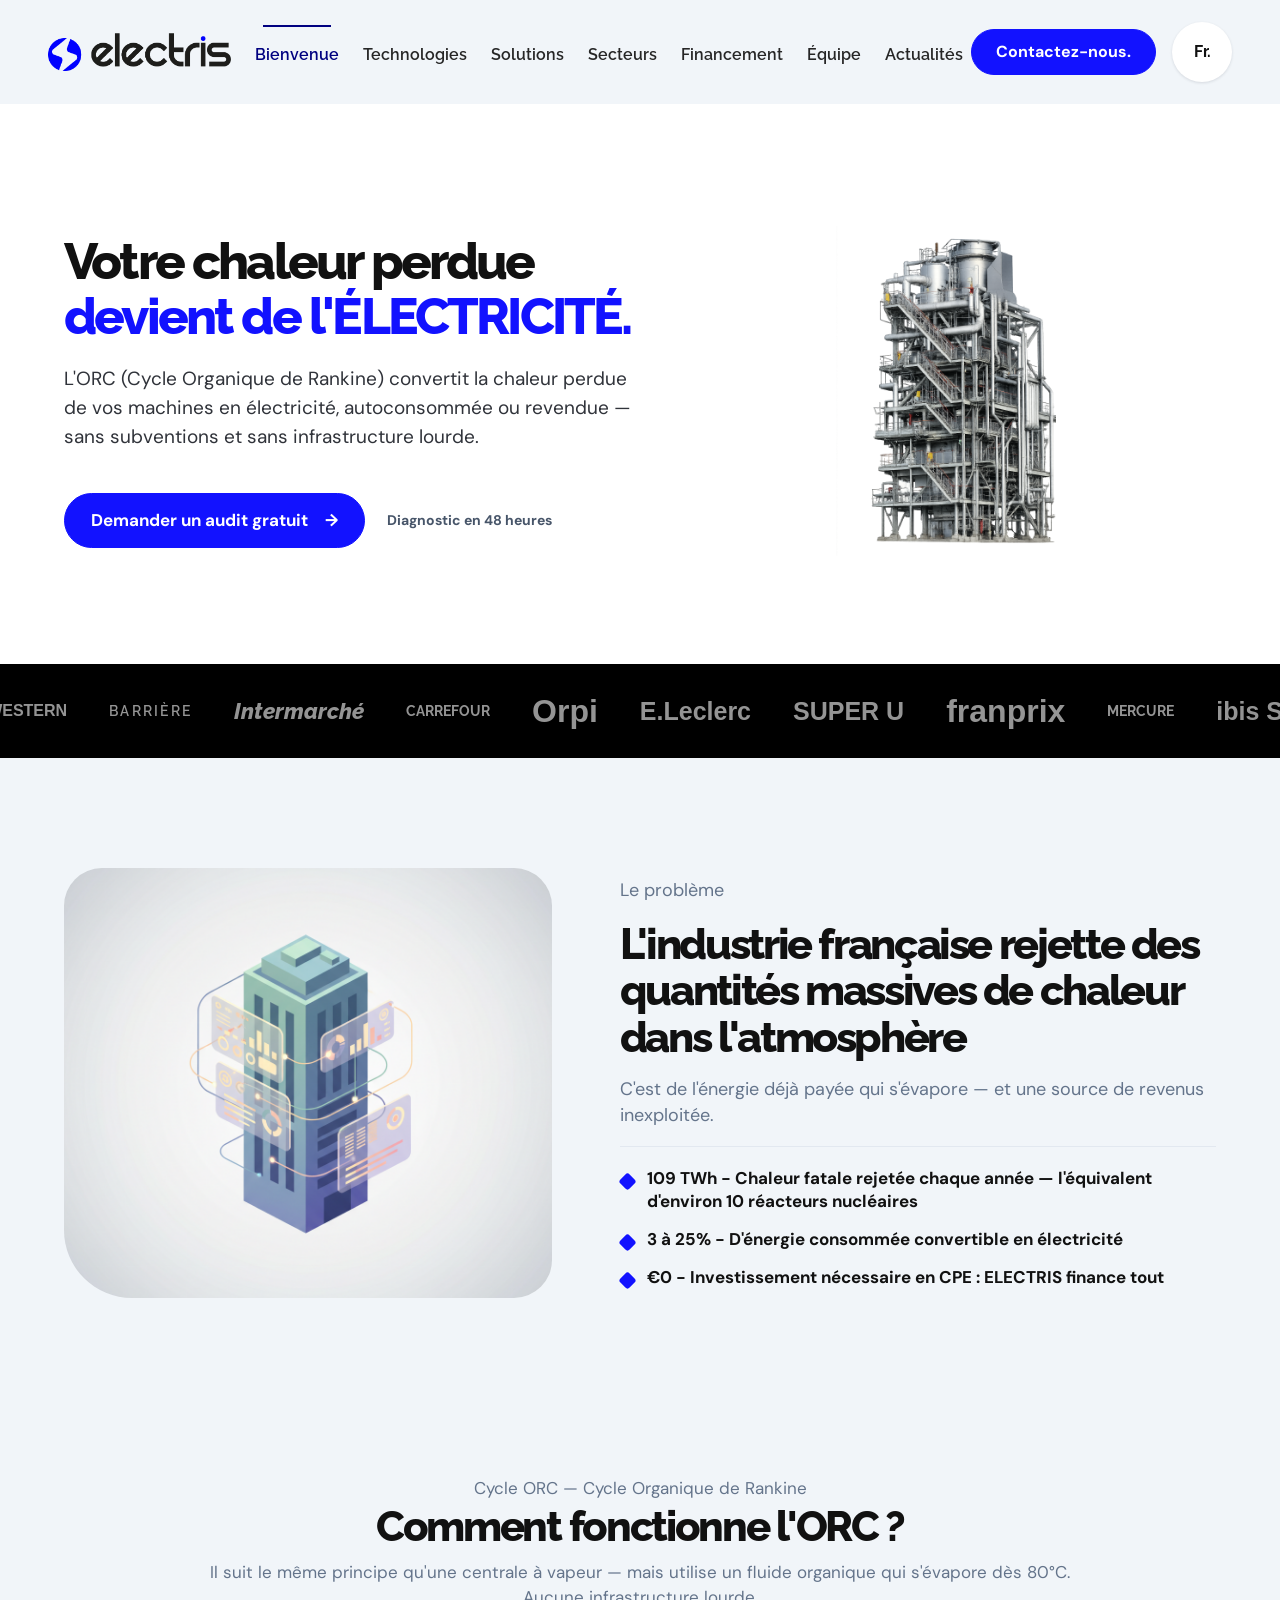
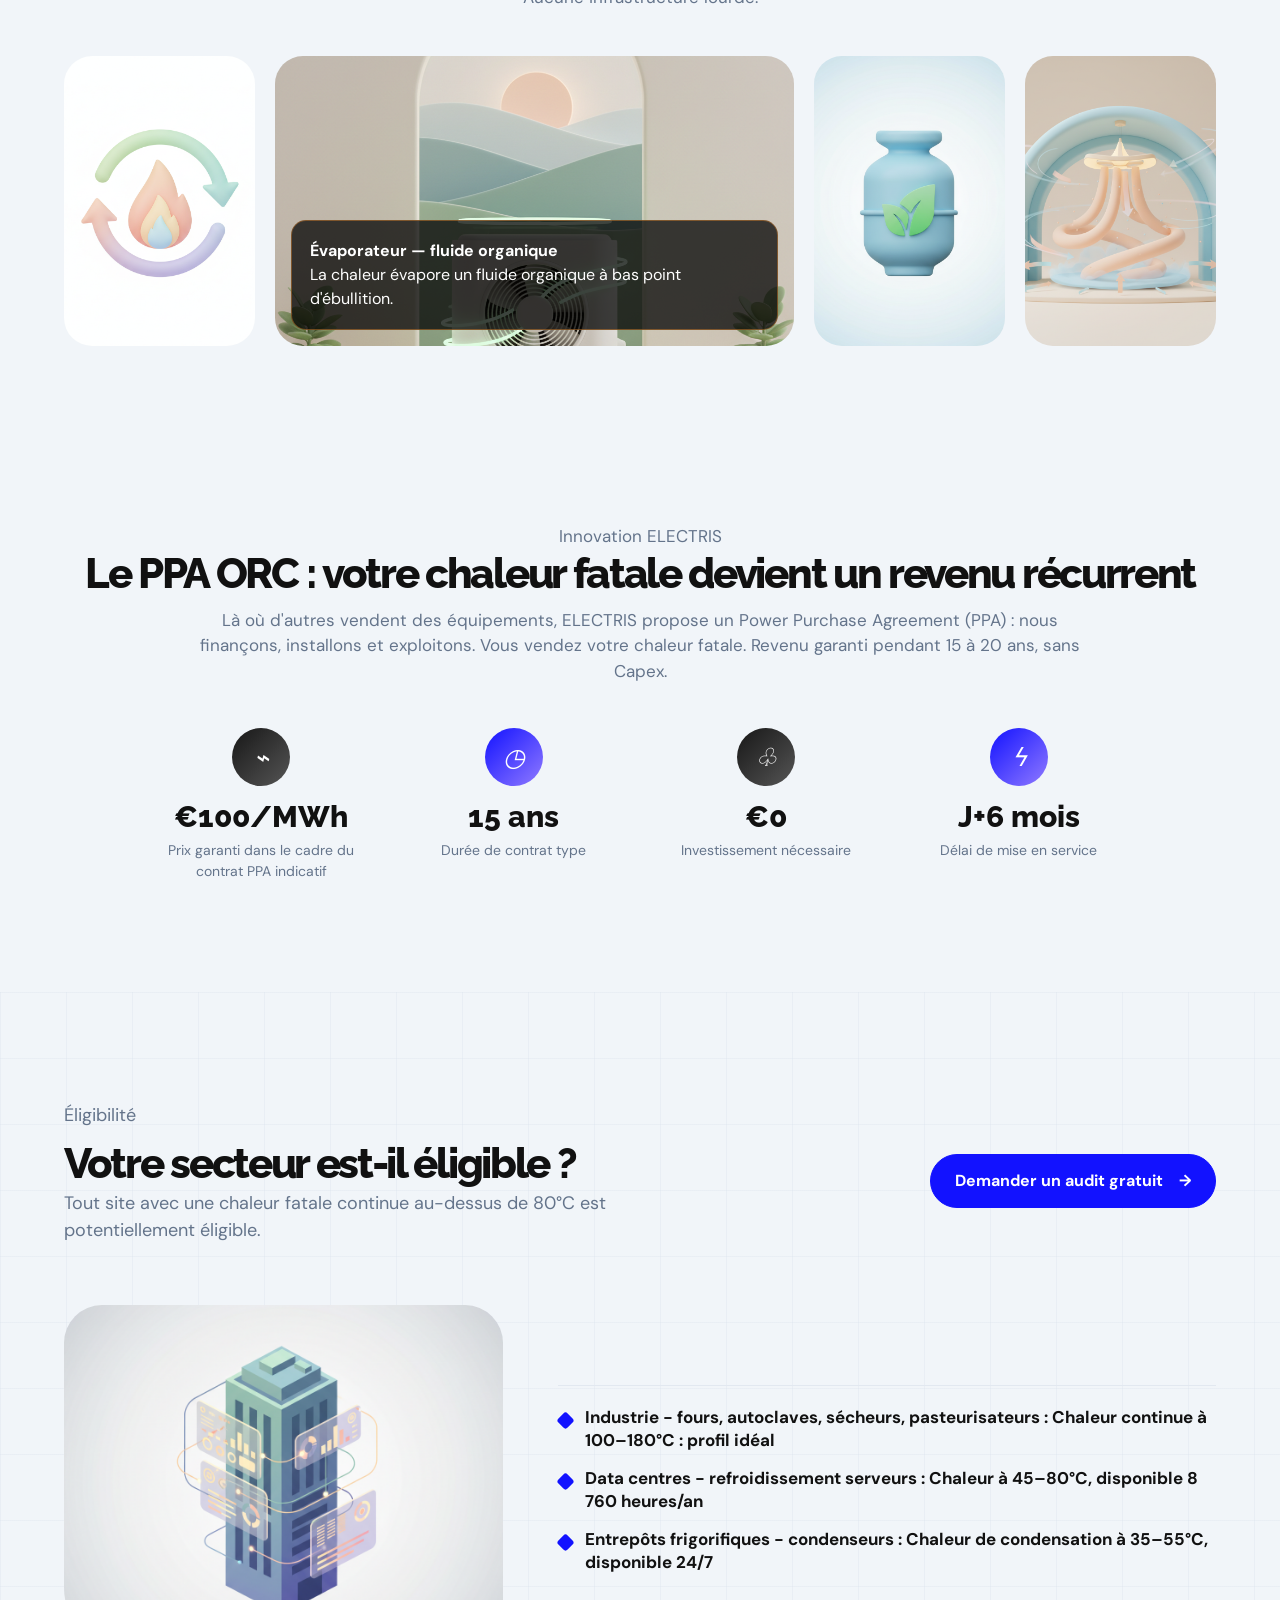
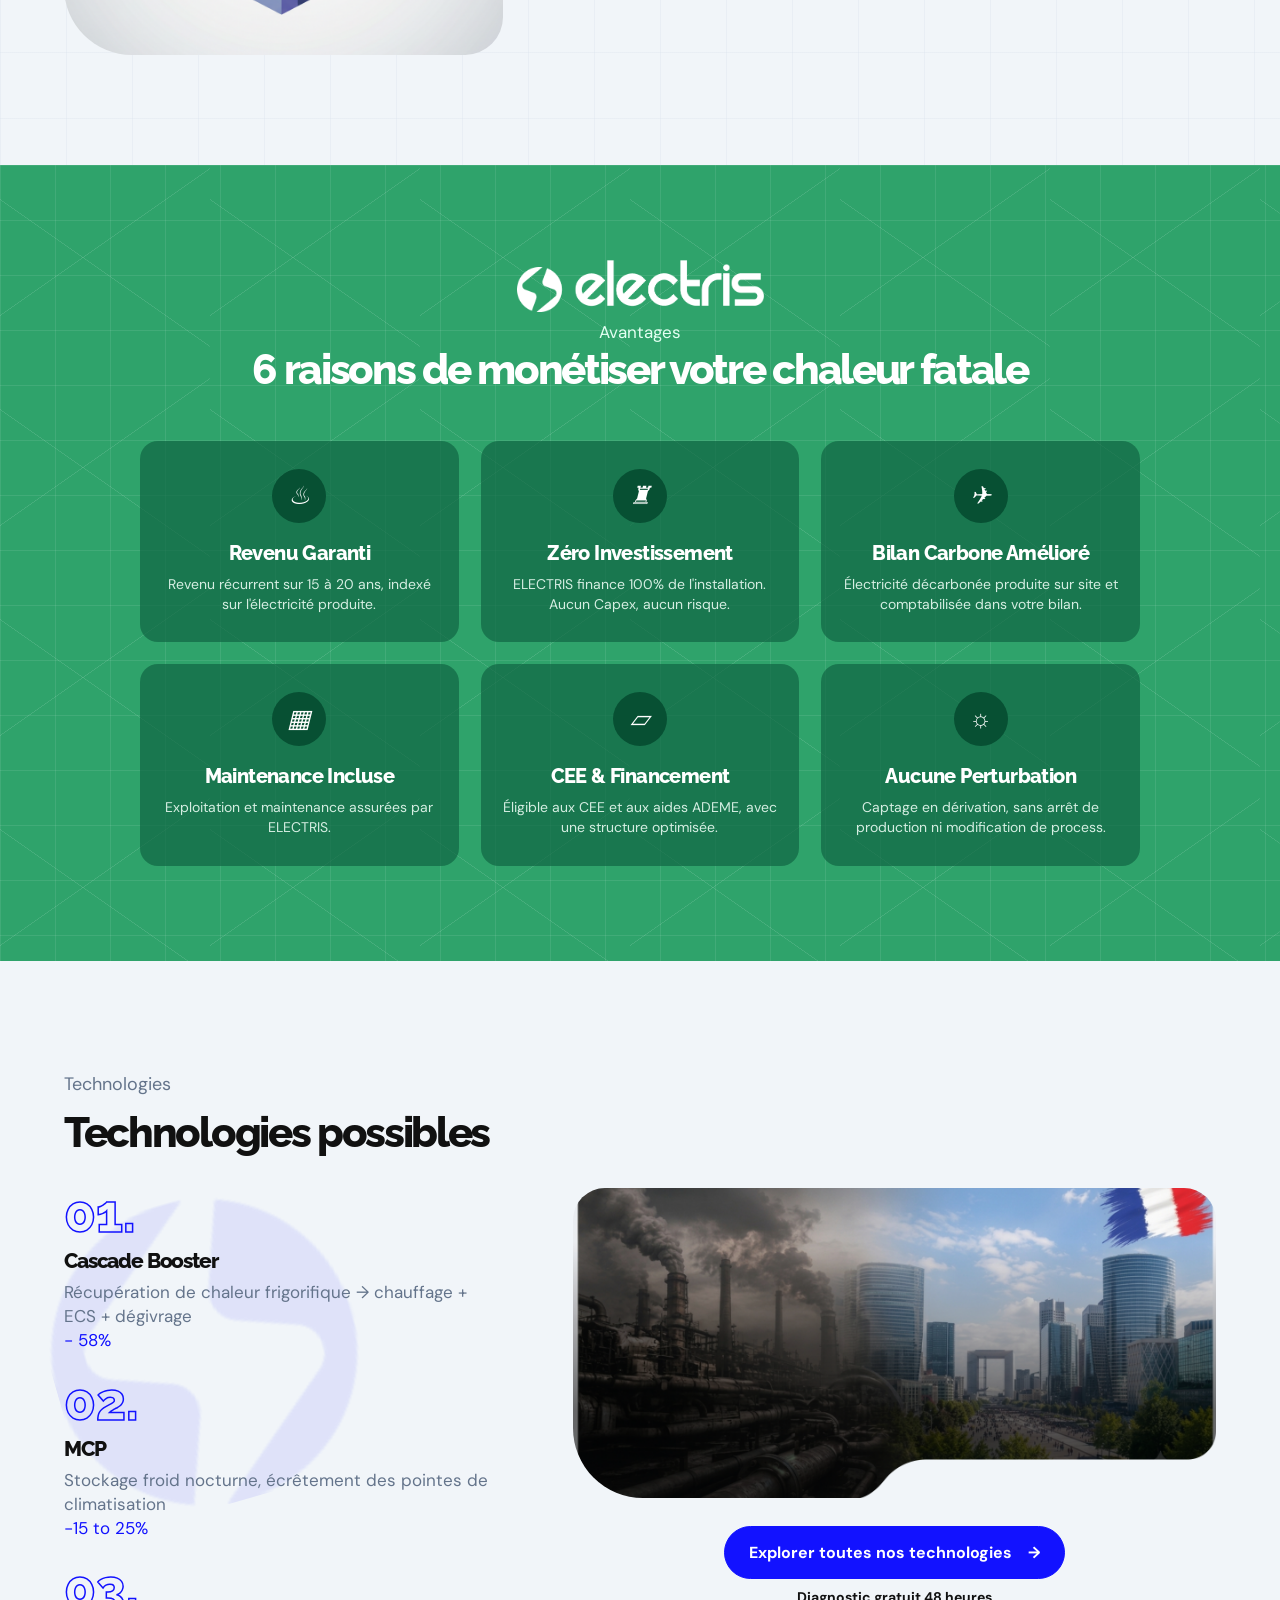
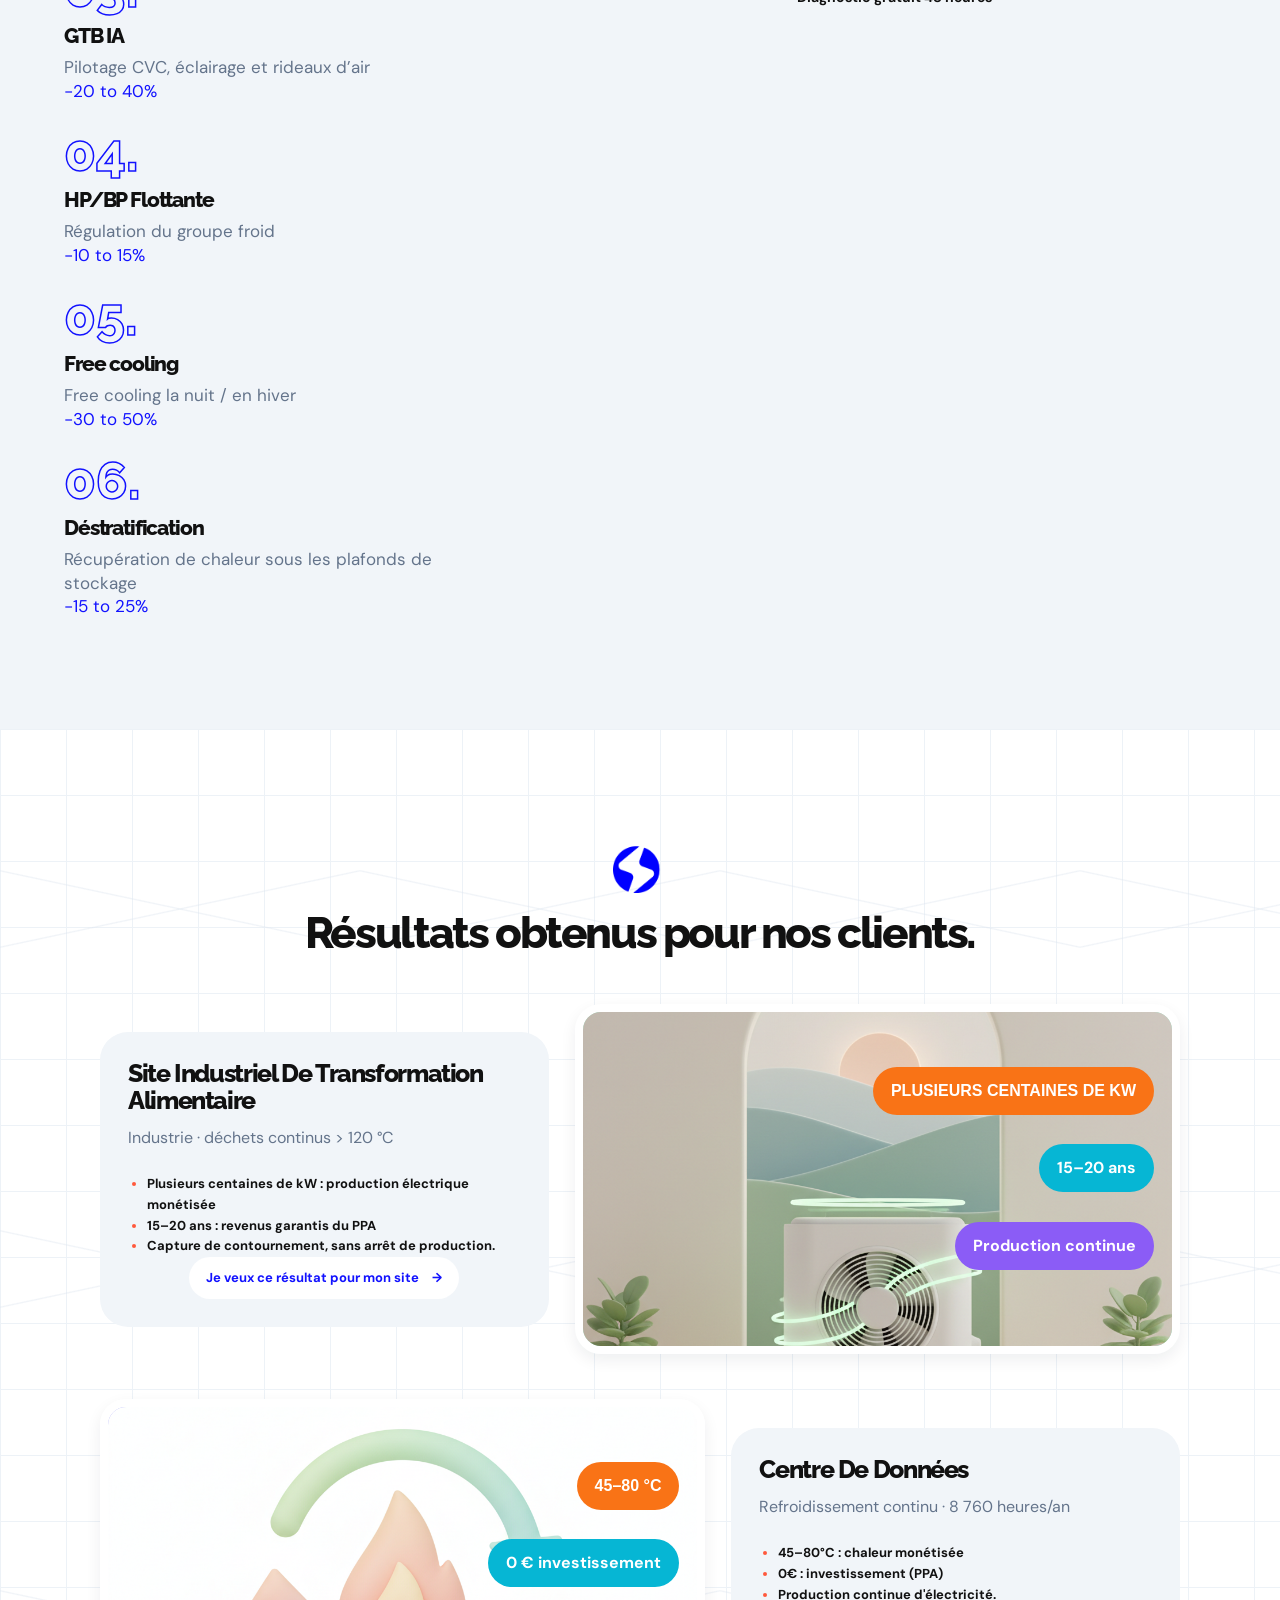
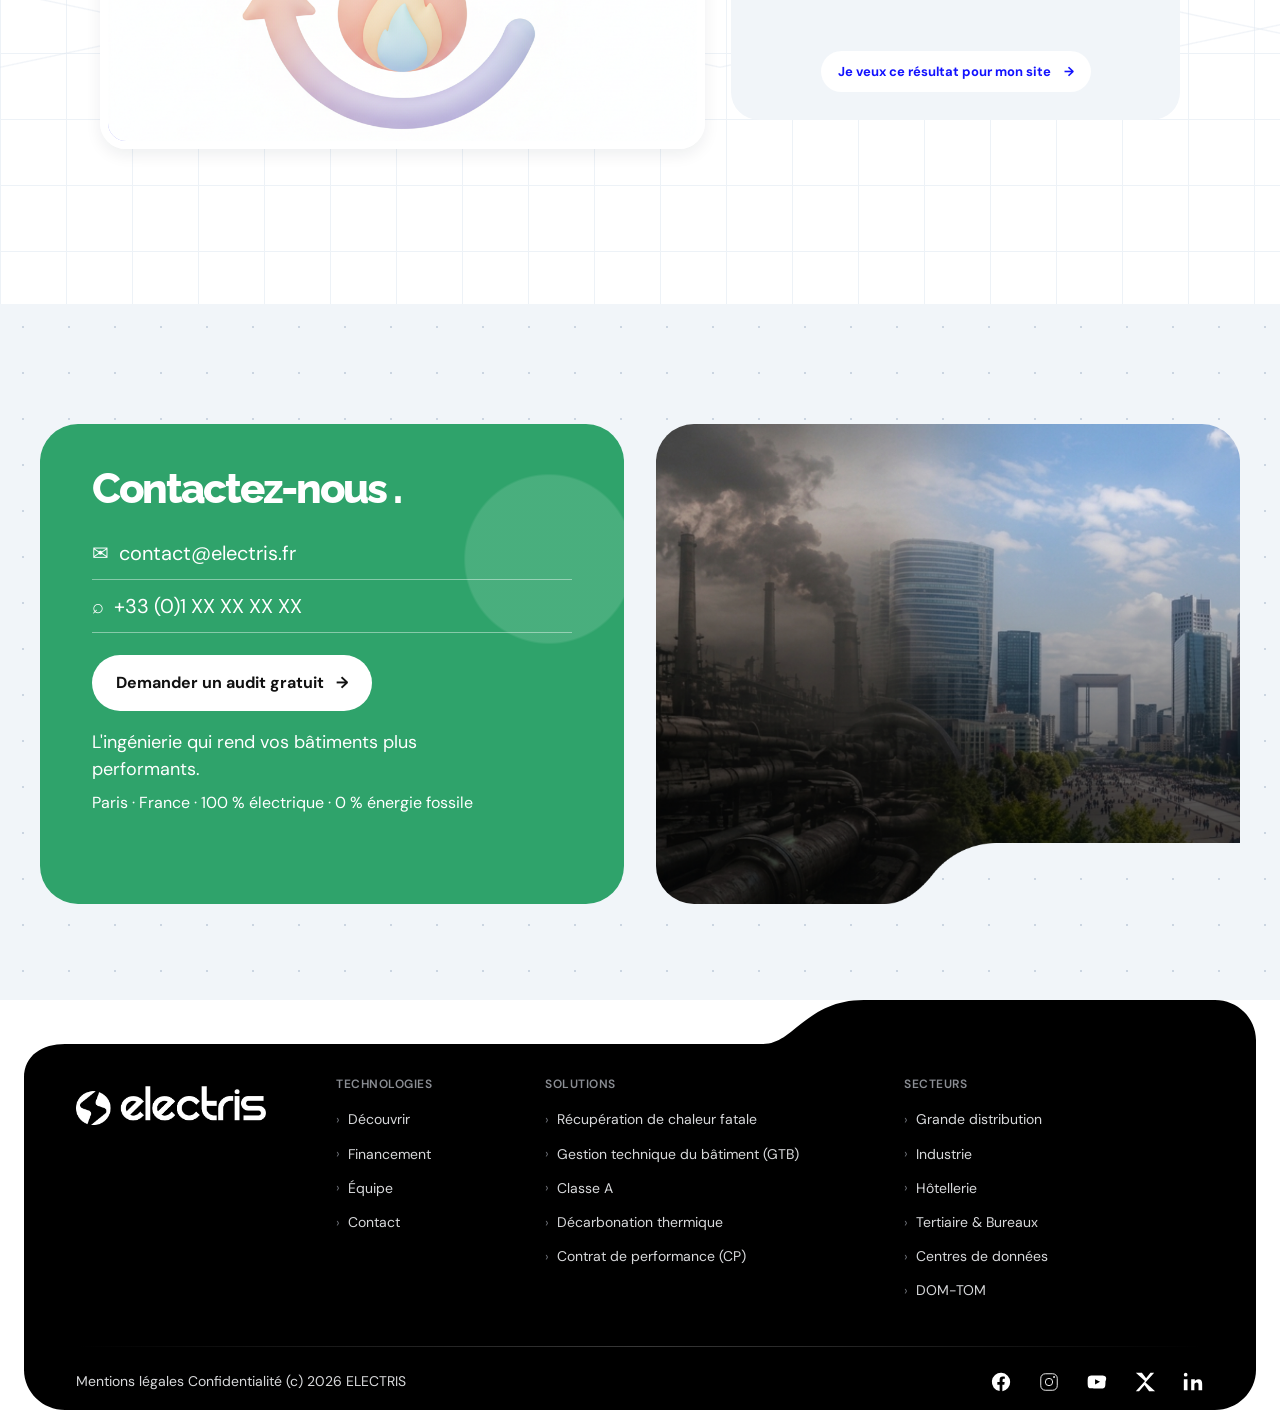
==== commit ac31b0ec: "fixing ok3 pgae" ====
--- a/ok3.html
+++ b/ok3.html
@@ -17,6 +17,8 @@
     <link rel="stylesheet" href="style.css" />
     <link rel="stylesheet" href="technology.css" />
     <link rel="stylesheet" href="orc.css" />
+    <link rel="stylesheet" href="results.css" />
+    <link rel="stylesheet" href="orc-reference.css" />
   </head>
   <body class="orc-page technology-page">
     <div class="site-frame" id="top">
@@ -41,10 +43,10 @@
             <div class="collapse navbar-collapse" id="mainNav">
               <ul class="navbar-nav mx-auto align-items-lg-center">
                 <li class="nav-item">
-                  <a class="nav-link" href="index.html">Bienvenue</a>
-                </li>
-                <li class="nav-item">
-                  <a class="nav-link active" href="tech-hone.html"
+                  <a class="nav-link active" href="index.html">Bienvenue</a>
+                </li>
+                <li class="nav-item">
+                  <a class="nav-link" href="tech-hone.html"
                     >Technologies</a
                   >
                 </li>
@@ -265,7 +267,8 @@
         <section class="advantages">
           <div class="orc-shell">
             <div class="center-heading">
-              <p class="eyebrow">◈<br />Avantages</p>
+              <span class="electris-mark electris-mark-light" aria-hidden="true"><img src="assets/images/logo/electris-logo.png" alt="" /></span>
+              <p class="eyebrow">Avantages</p>
               <h2>6 raisons de monétiser votre chaleur fatale</h2>
             </div>
             <div class="advantage-grid">
@@ -318,7 +321,8 @@
           </div>
         </section>
         <section class="section possible">
-          <div class="orc-shell">
+          <div class="orc-shell possible-shell">
+            <span class="possible-watermark" aria-hidden="true"><img src="assets/images/logo/electris-logo.png" alt="" /></span>
             <p class="eyebrow">Technologies</p>
             <h2>Technologies possibles</h2>
             <div class="possible-grid">
@@ -391,8 +395,8 @@
         </section>
         <section class="section results">
           <div class="orc-shell">
-            <div class="center-heading">
-              <p class="eyebrow">◈</p>
+            <div class="center-heading results-heading">
+              <span class="electris-mark" aria-hidden="true"><img src="assets/images/logo/electris-logo.png" alt="" /></span>
               <h2>Résultats obtenus pour nos clients.</h2>
             </div>
             <div class="result-grid">
--- a/results.css
+++ b/results.css
@@ -0,0 +1 @@
+.results-heading .electris-mark{display:block;width:54px;height:54px;margin:0 auto 14px;overflow:hidden}.results-heading .electris-mark img{display:block;width:256px;max-width:none;height:54px;object-fit:contain;object-position:left center}.results-heading h2{font-size:clamp(34px,3.4vw,48px)}.results .result-grid{align-items:center}.results .result-card{min-height:292px;display:flex;flex-direction:column;justify-content:center}.results .result-card ul{padding-left:19px;margin:8px 0 0;font-size:13px;line-height:1.6;font-weight:700}.results .result-card li::marker{color:#ff593d}.results .result-card .btn{align-self:center;margin-top:auto!important;font-size:13px}.results .result-visual{border:8px solid #fff;box-shadow:0 6px 16px #0f172a12}.results .result-grid.reverse .result-visual{background:#9da5ed}@media(max-width:575px){.results-heading .electris-mark{width:46px;height:46px}.results-heading .electris-mark img{width:218px;height:46px}.results .result-card{min-height:0}}
--- a/orc-reference.css
+++ b/orc-reference.css
@@ -0,0 +1,3 @@
+/* Visual layers taken from the supplied ORC reference. */
+.orc-page .dot-list{border-top:1px solid #e2e8f0;padding-top:20px}.orc-page .dot-list li:before{width:13px;height:13px;transform:rotate(45deg);border-radius:3px}.orc-page .cut-image{border-radius:38px 38px 38px 68px}.orc-page .eligibility{background-image:linear-gradient(#d9e2ec55 1px,transparent 1px),linear-gradient(90deg,#d9e2ec55 1px,transparent 1px);background-size:66px 66px}.orc-page .advantages{position:relative;overflow:hidden;background-image:linear-gradient(145deg,transparent 0 42%,#ffffff20 42.1% 42.25%,transparent 42.35%),linear-gradient(35deg,transparent 0 49%,#ffffff20 49.1% 49.25%,transparent 49.35%),linear-gradient(#ffffff16 1px,transparent 1px),linear-gradient(90deg,#ffffff16 1px,transparent 1px);background-size:210px 210px,210px 210px,55px 55px,55px 55px}.electris-mark-light{width:52px;height:52px;margin:0 auto 6px;filter:brightness(0) invert(1)}.electris-mark-light img{width:247px;height:52px;max-width:none;object-fit:contain;object-position:left center}.possible-shell{position:relative;isolation:isolate}.possible-shell>*:not(.possible-watermark){position:relative;z-index:1}.possible-watermark{position:absolute;z-index:0;top:74px;left:-20px;width:355px;height:355px;overflow:hidden;opacity:.07;transform:rotate(-16deg)}.possible-watermark img{width:1680px;height:355px;max-width:none;object-fit:contain;object-position:left center}.possible-photo{border-radius:32px 32px 32px 70px}.results{background-image:linear-gradient(168deg,transparent 49.7%,#dce4ee70 50%,transparent 50.3%),linear-gradient(12deg,transparent 49.7%,#dce4ee70 50%,transparent 50.3%),linear-gradient(#edf2f7 1px,transparent 1px),linear-gradient(90deg,#edf2f7 1px,transparent 1px);background-size:360px 360px,360px 360px,66px 66px,66px 66px}.results .result-card{border-radius:28px}.results .result-grid:first-of-type .result-visual{background:linear-gradient(90deg,#fff 0 58%,#a9efd2 58%)}.results .result-grid.reverse .result-visual{background:linear-gradient(90deg,#a2a4f9 0 41%,#fff 41%)}
+@media(max-width:575px){.possible-watermark{left:-100px;width:280px;height:280px}.orc-page .advantages{background-size:140px 140px,140px 140px,42px 42px,42px 42px}}
